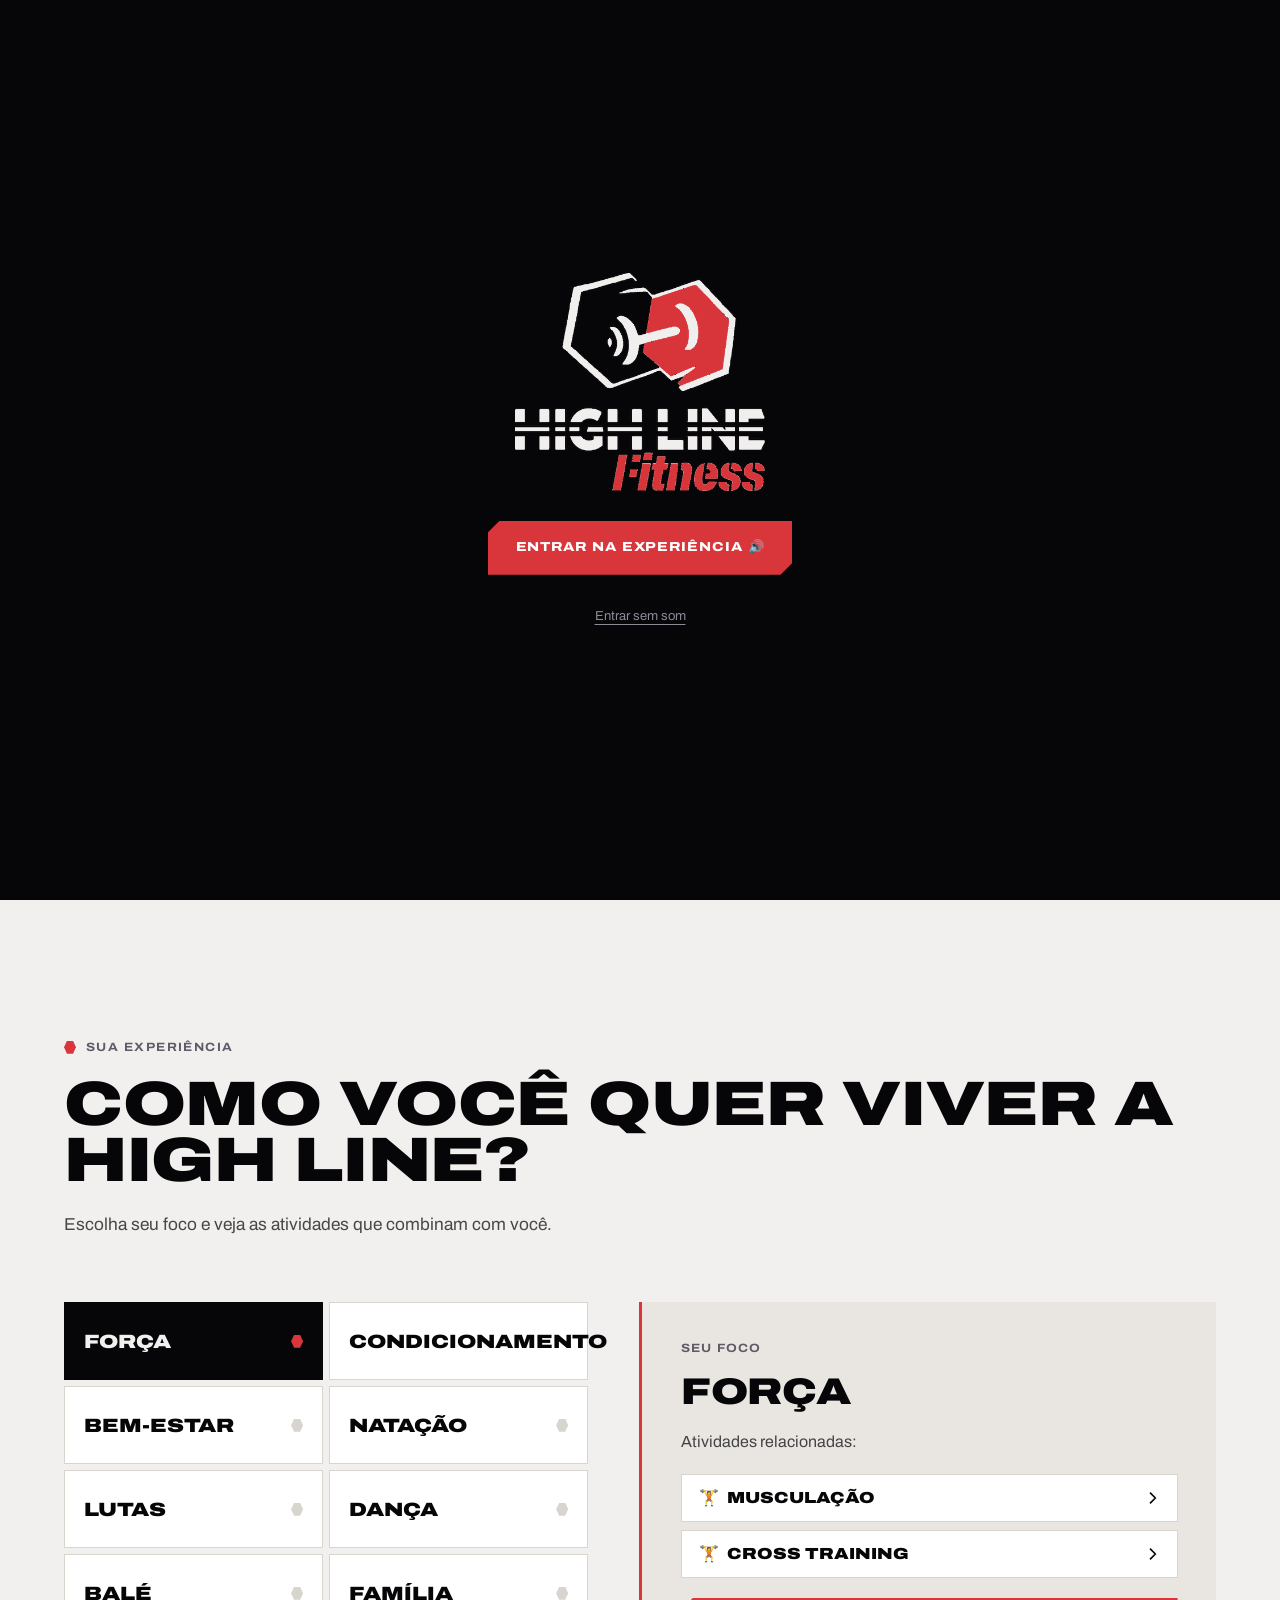
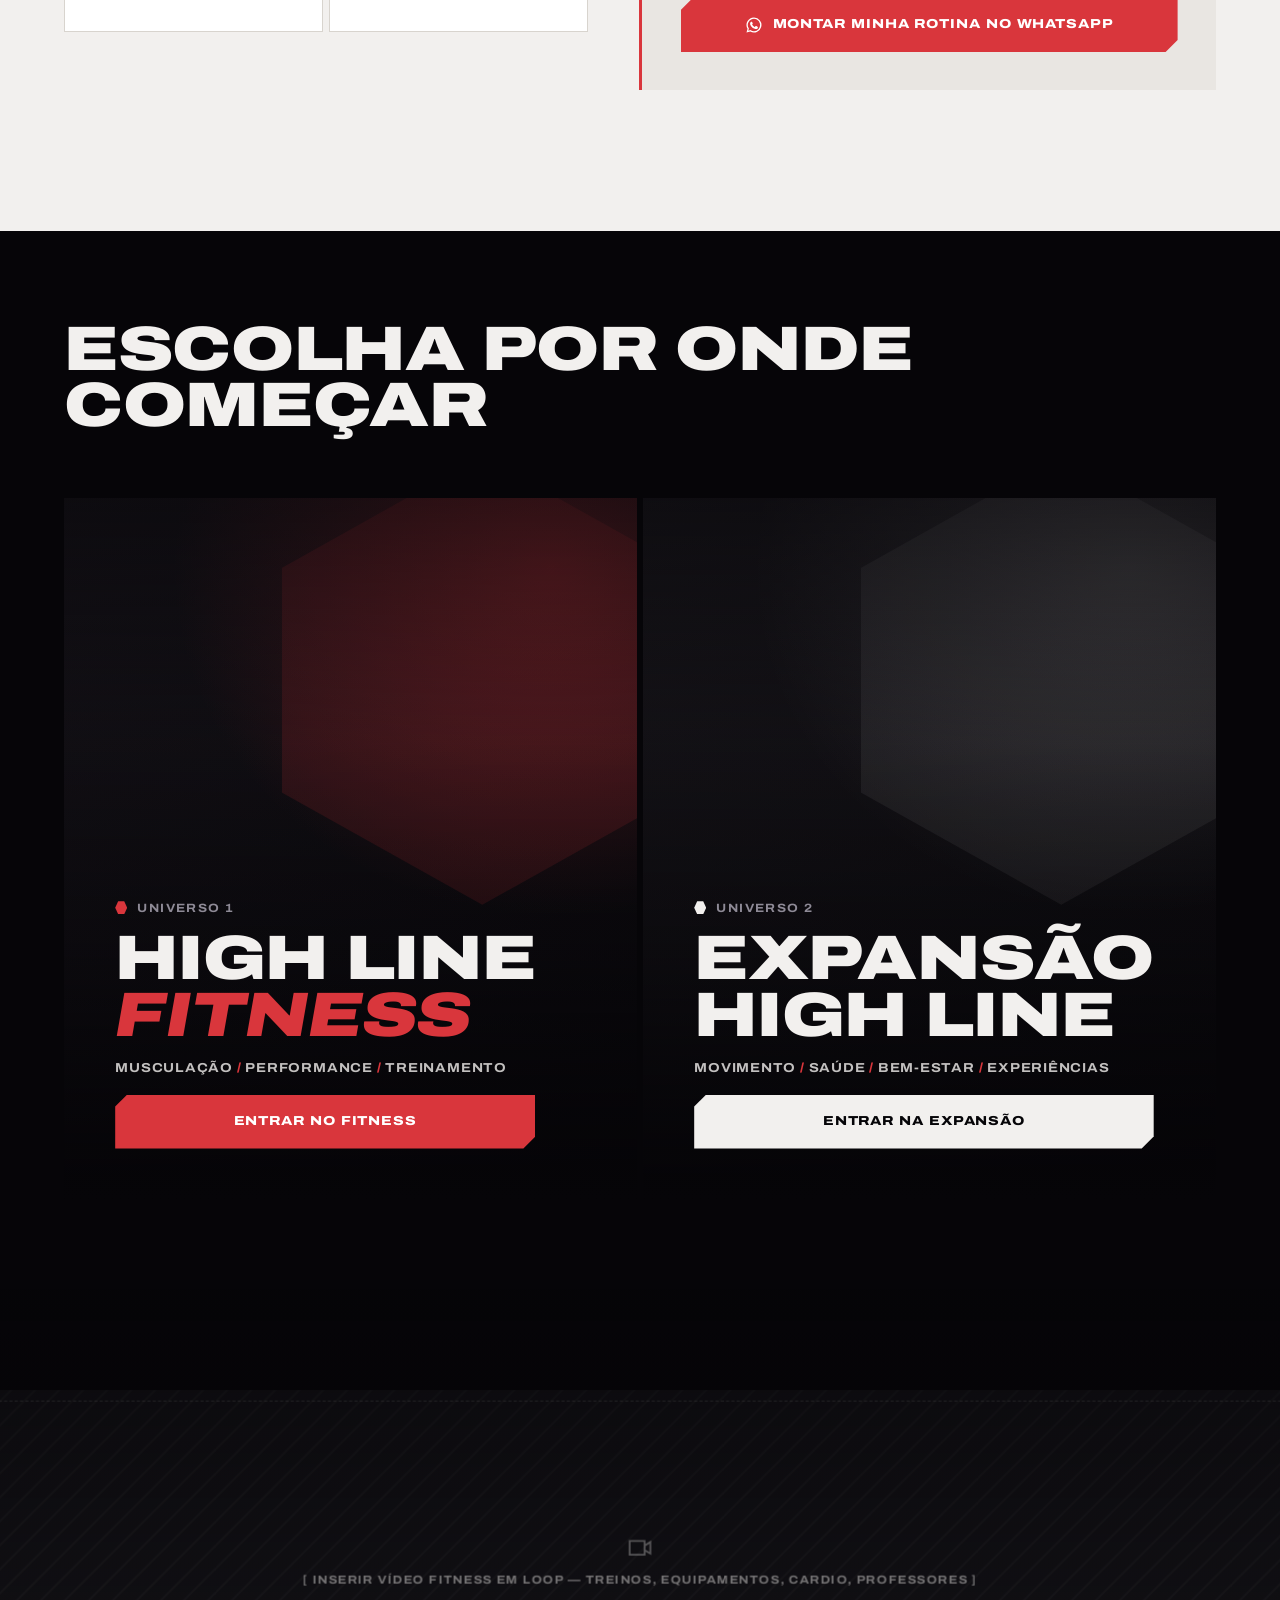
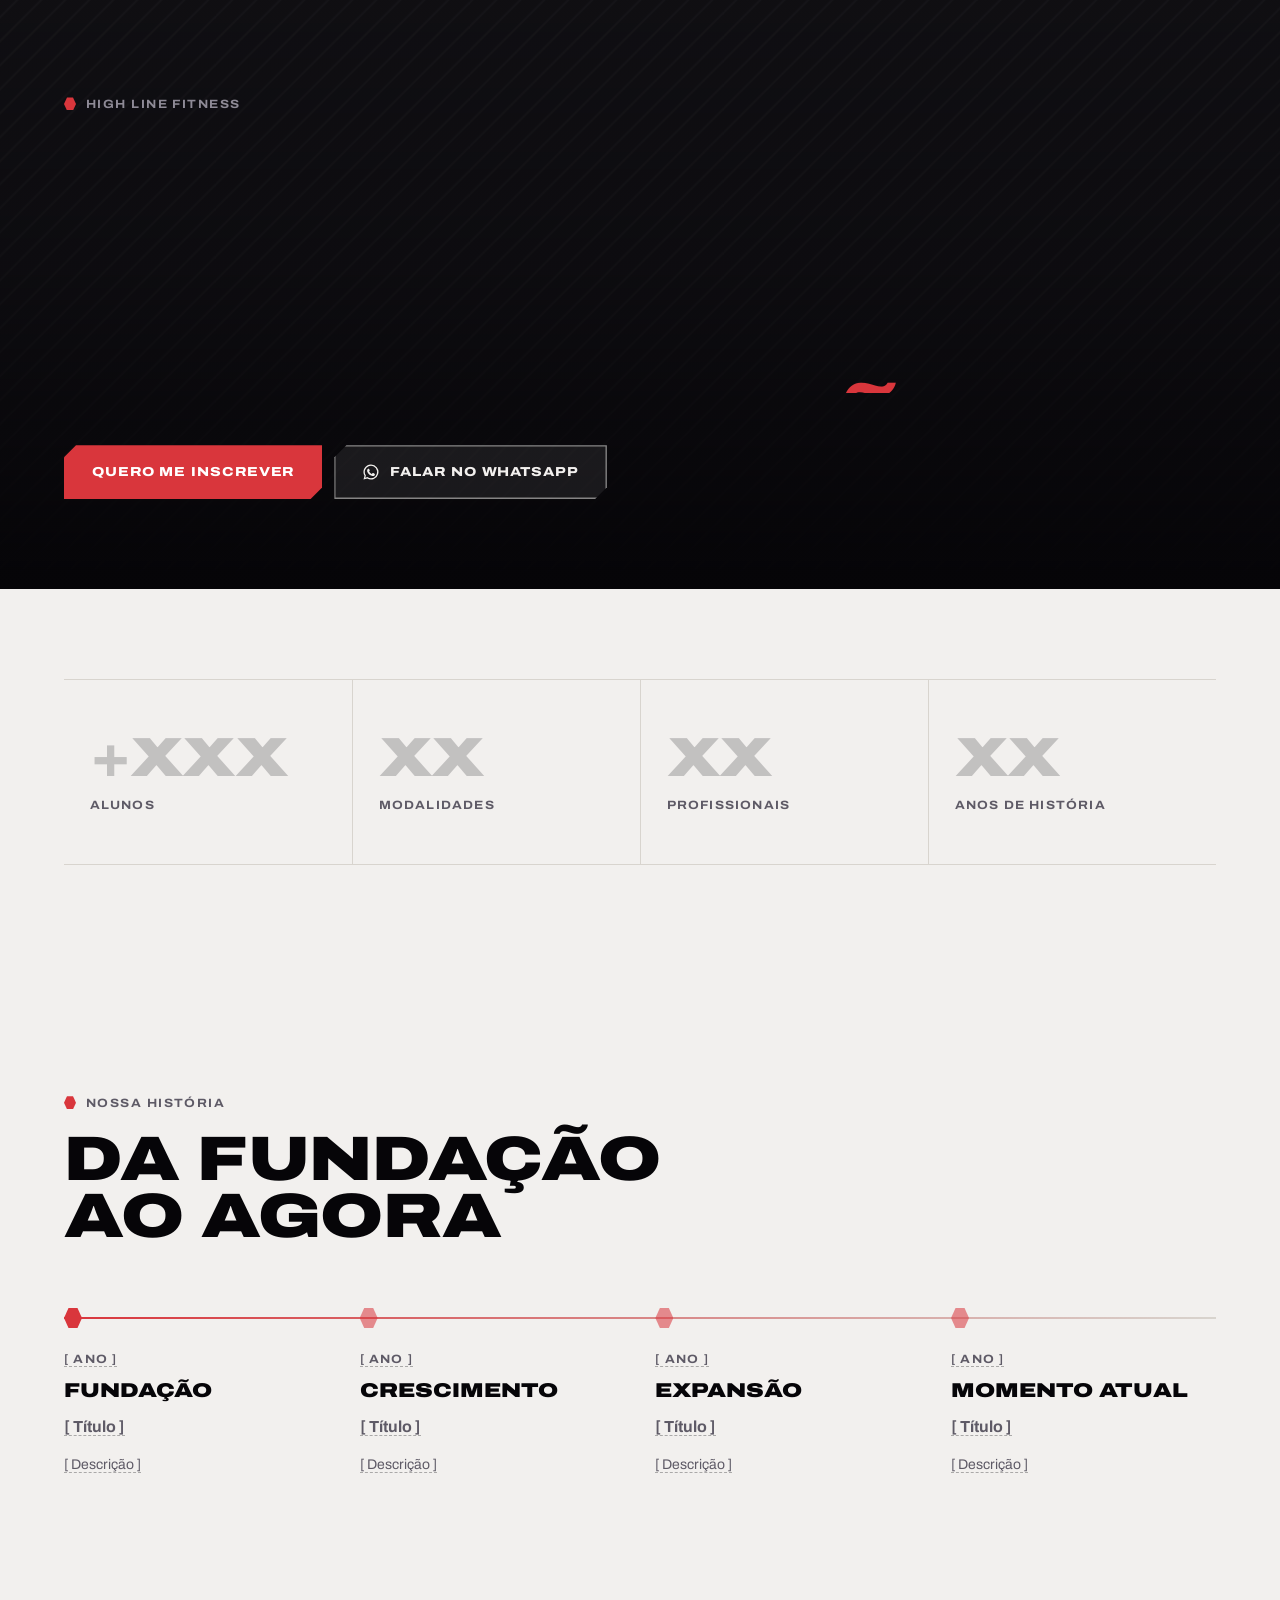
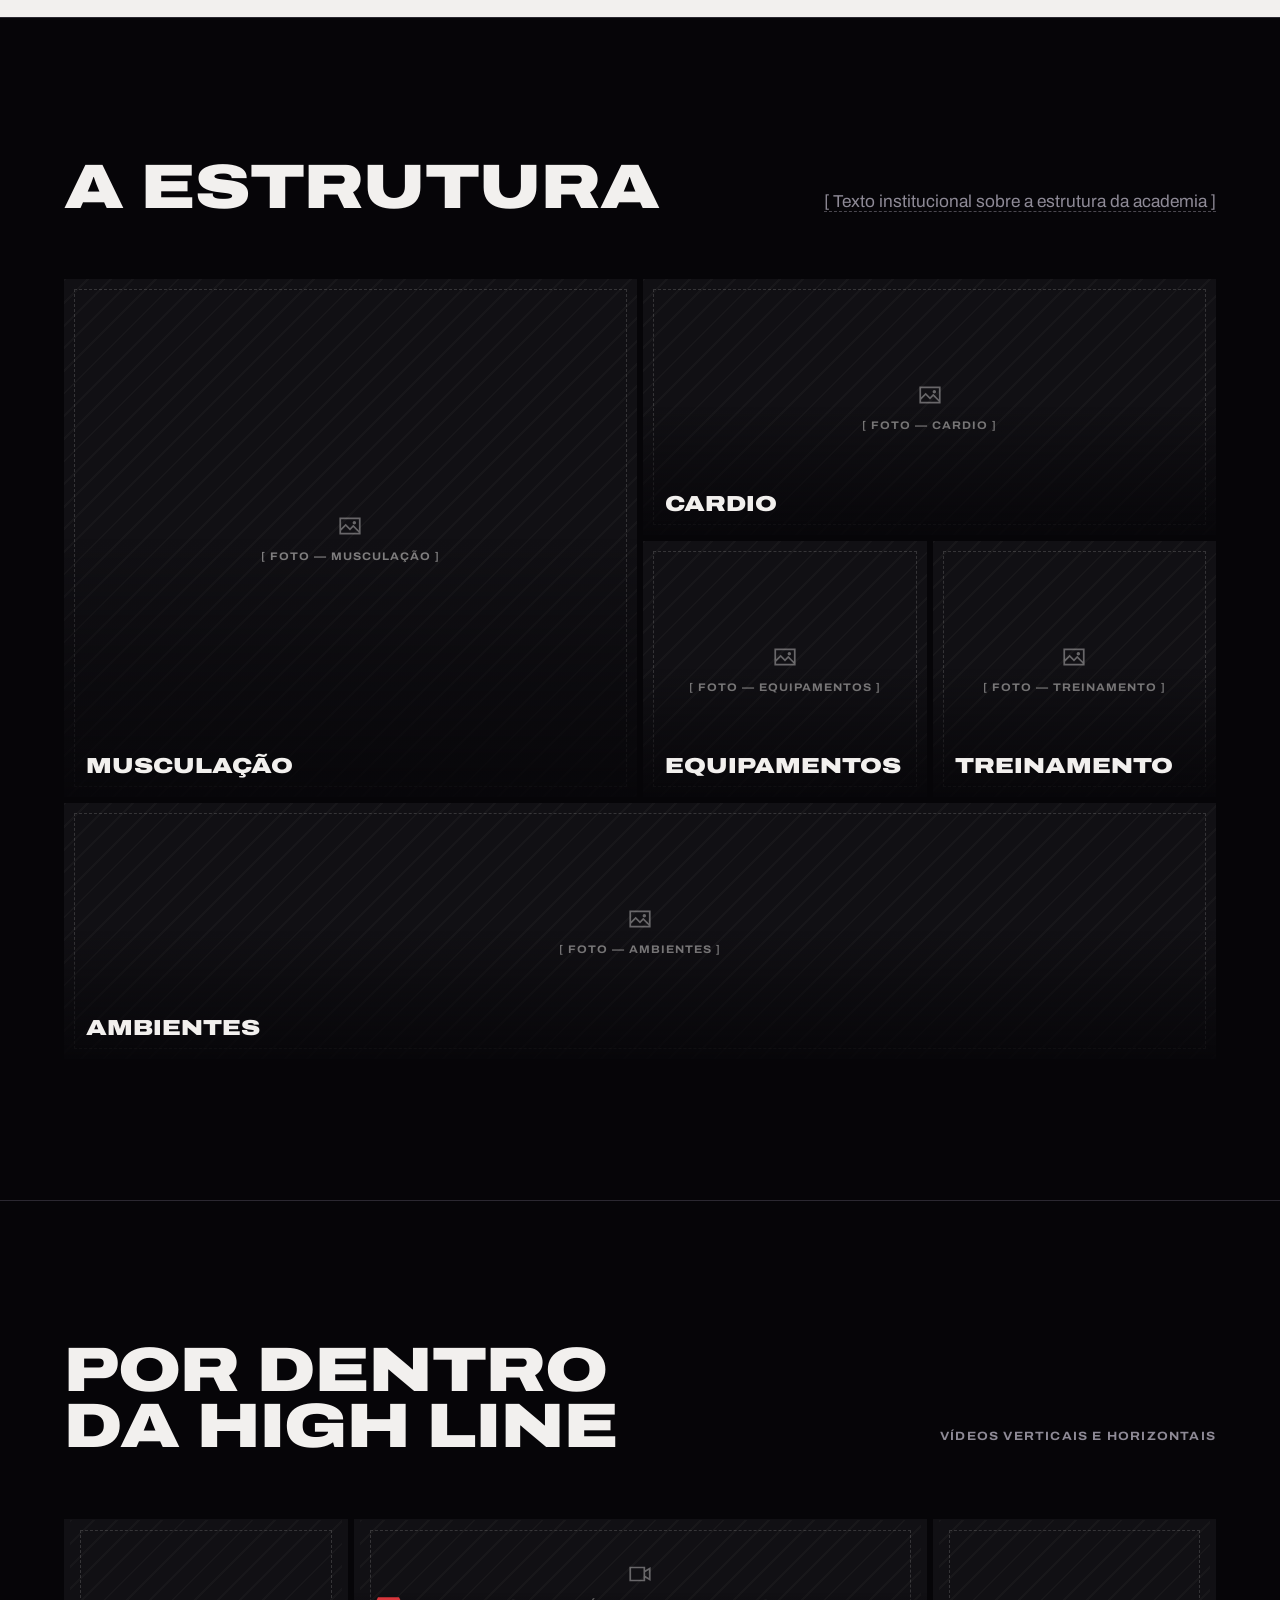
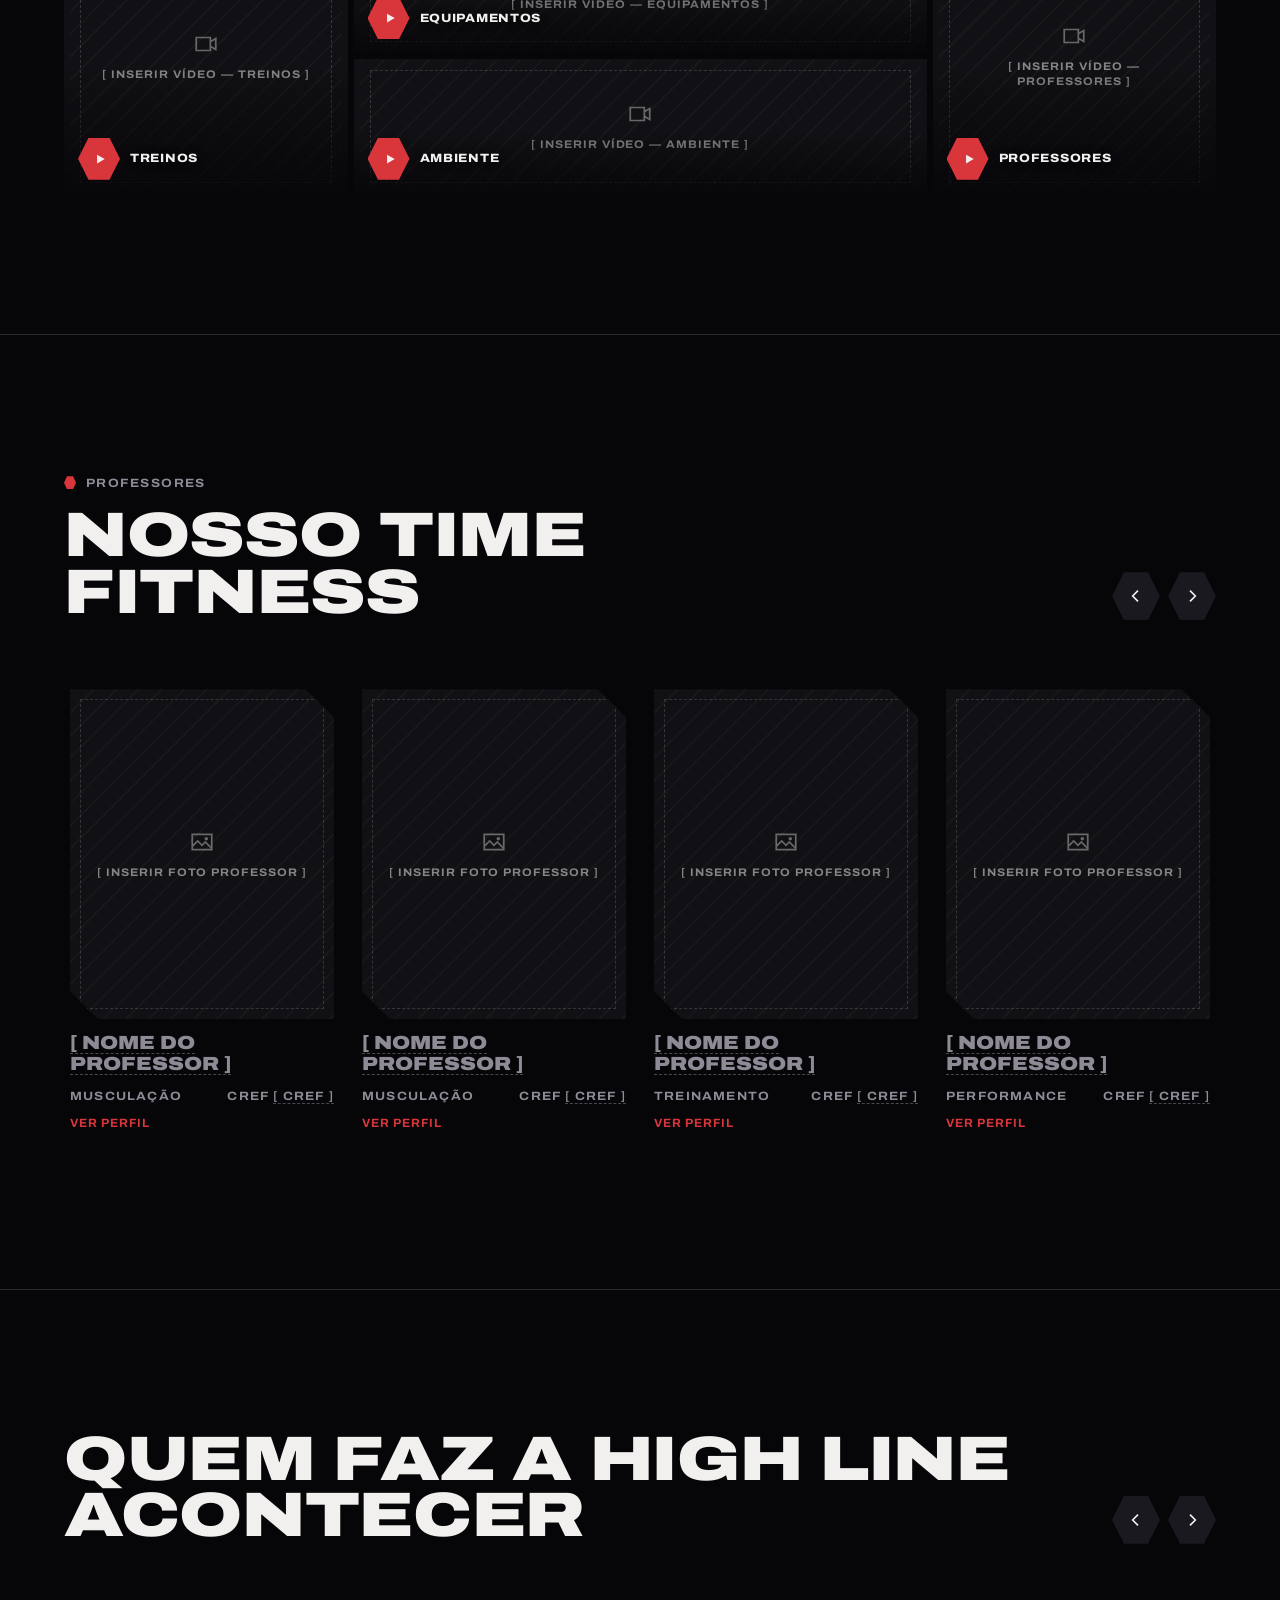
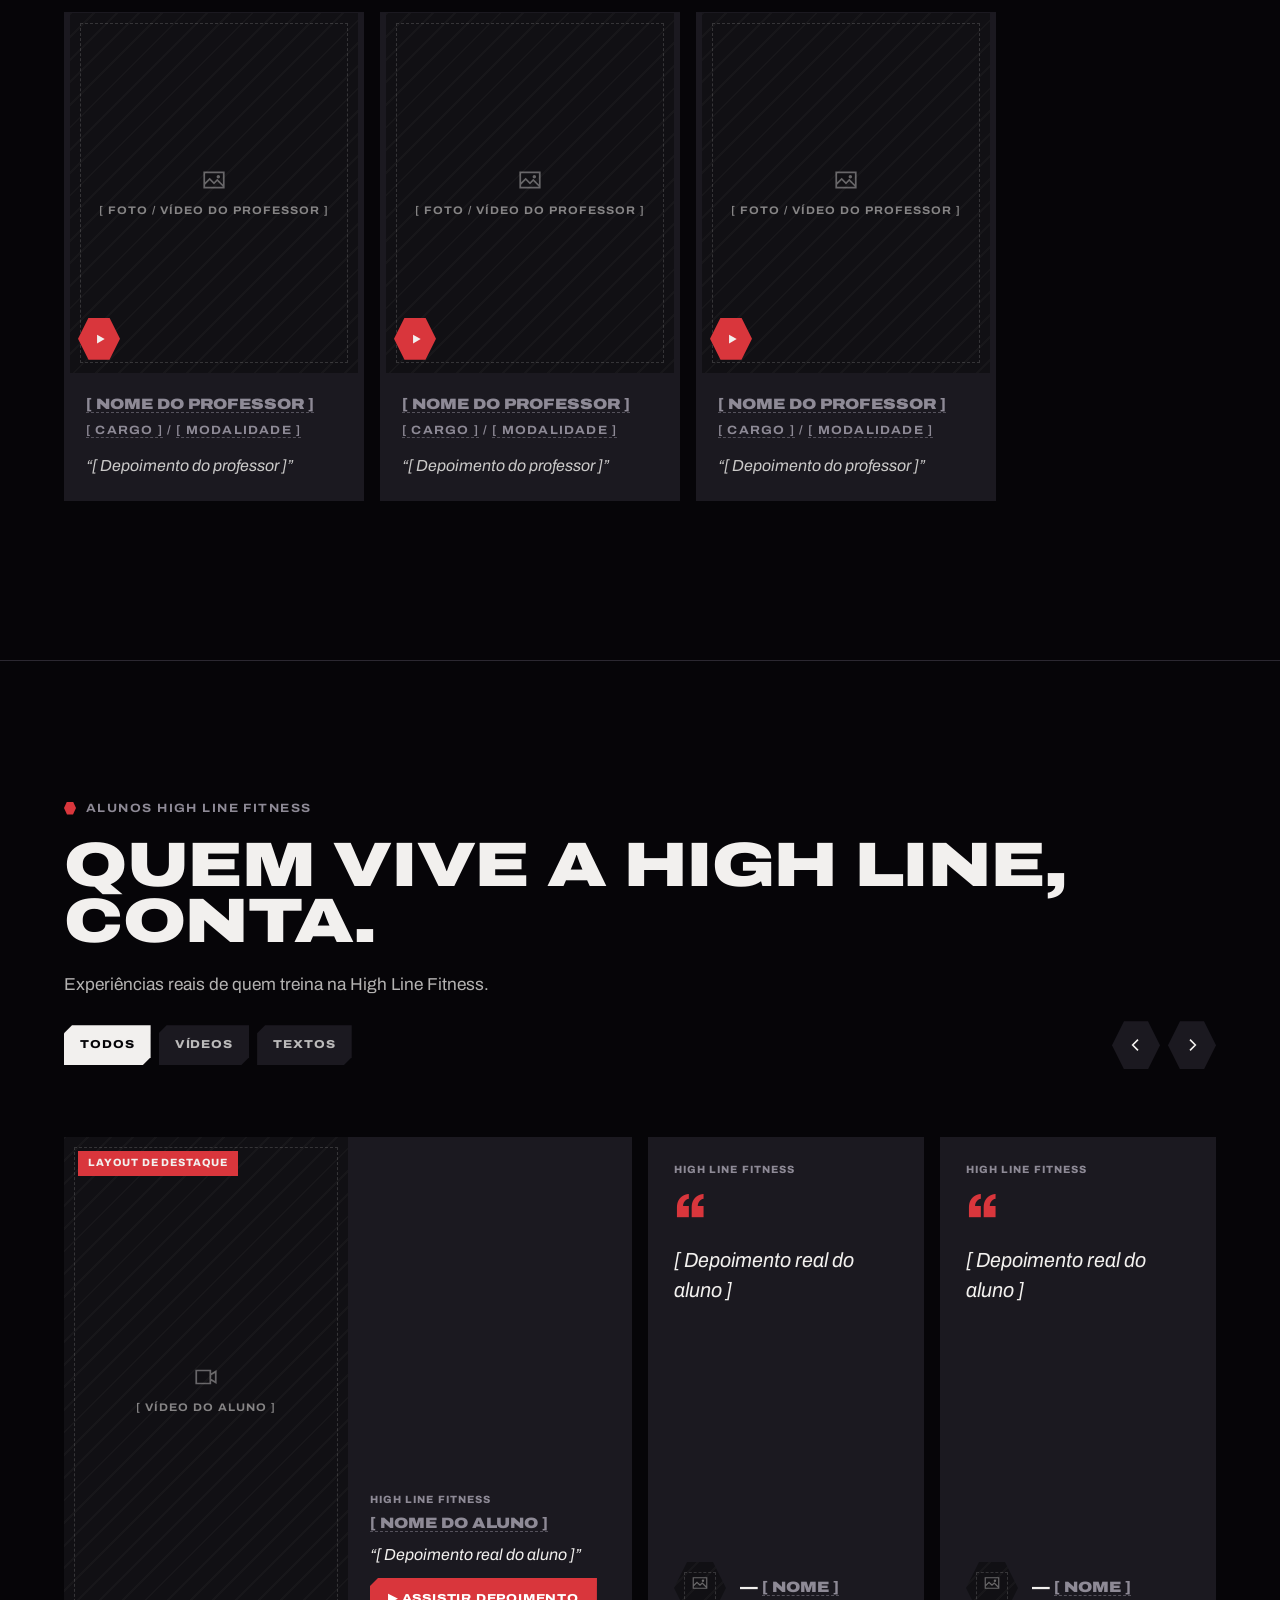
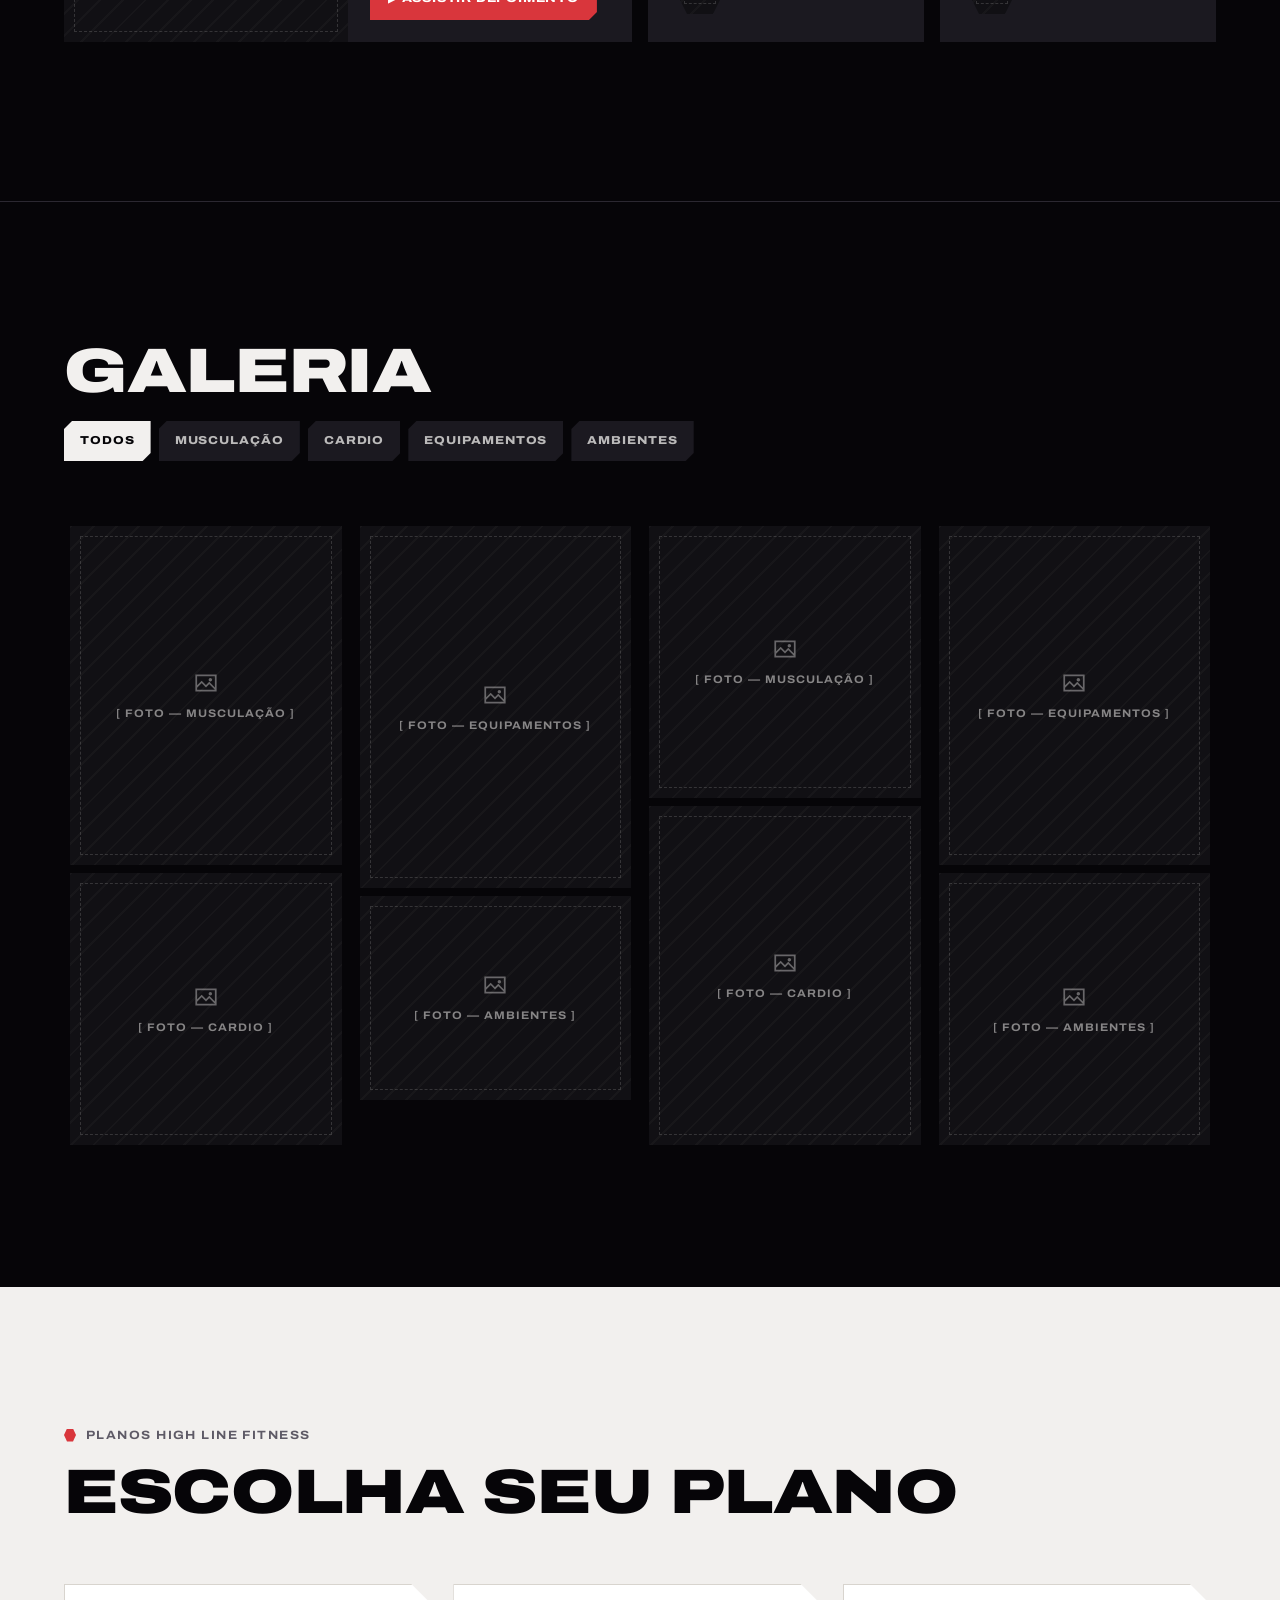
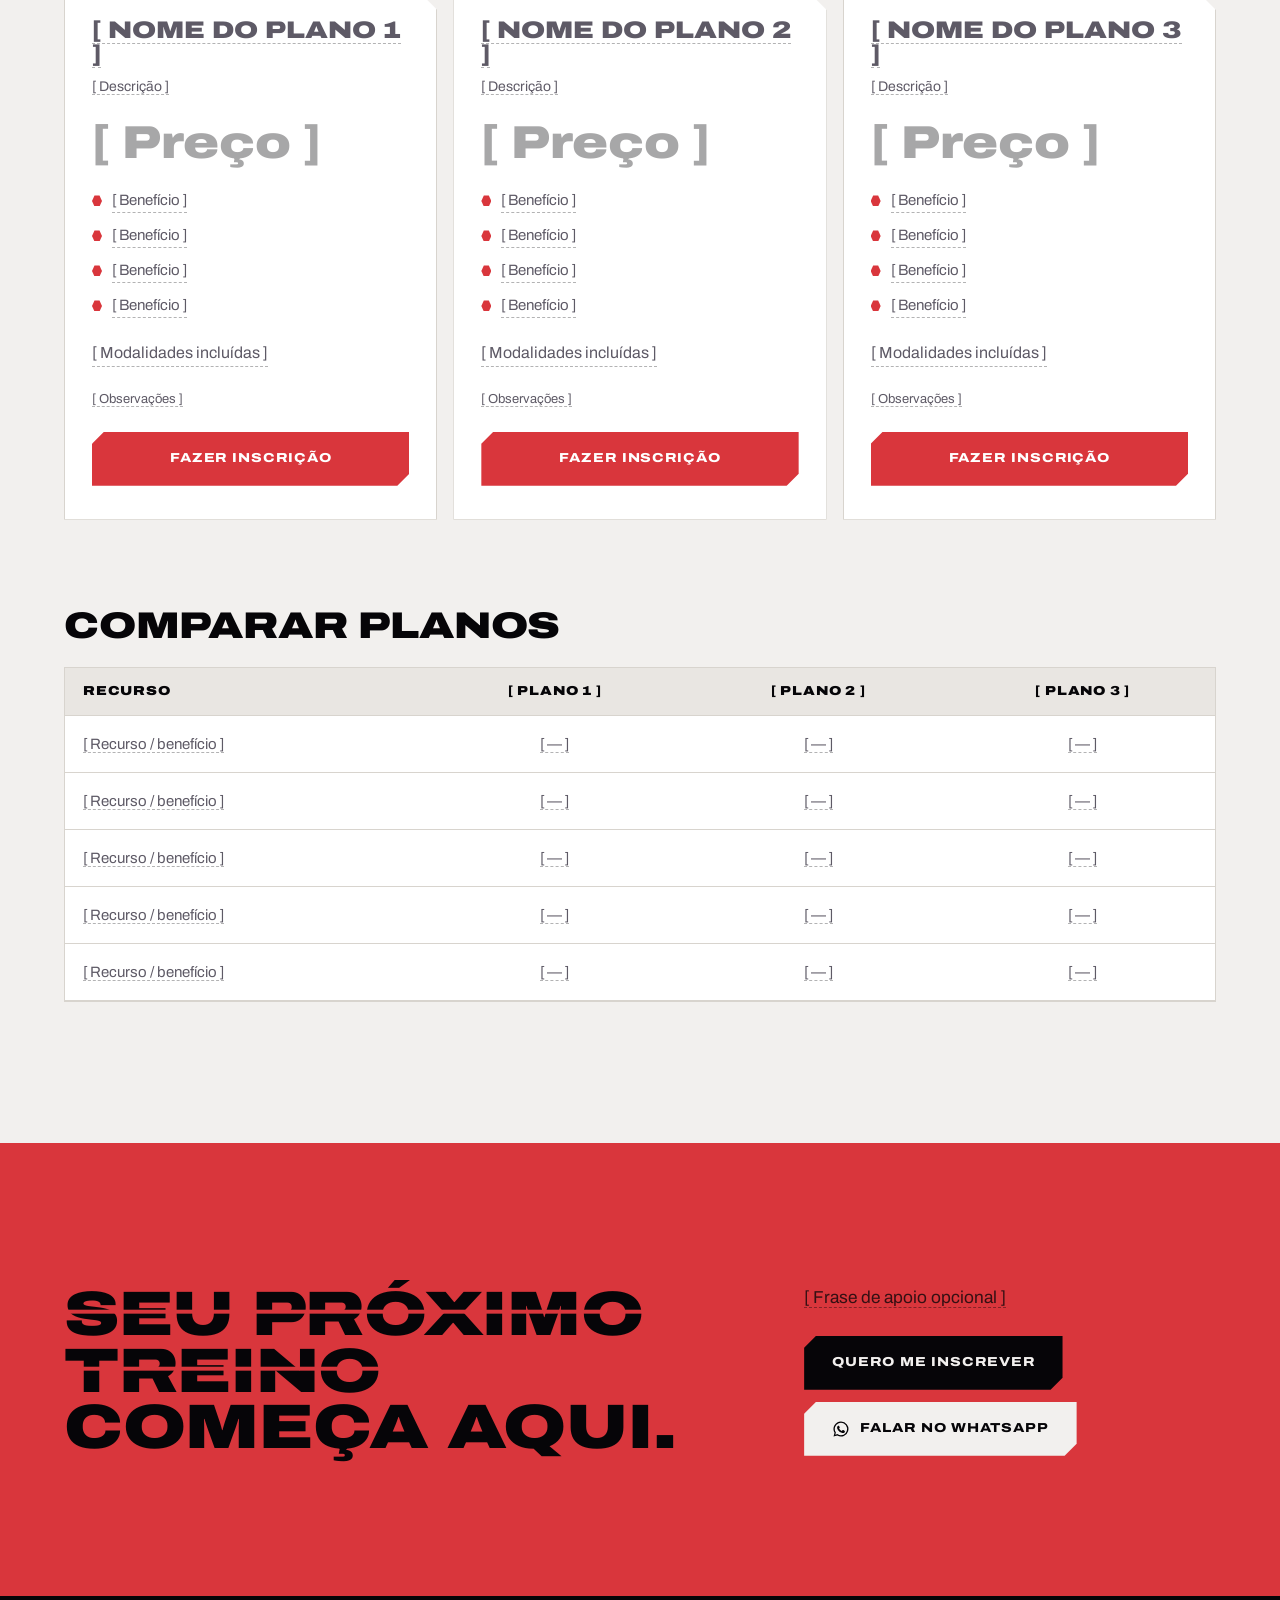
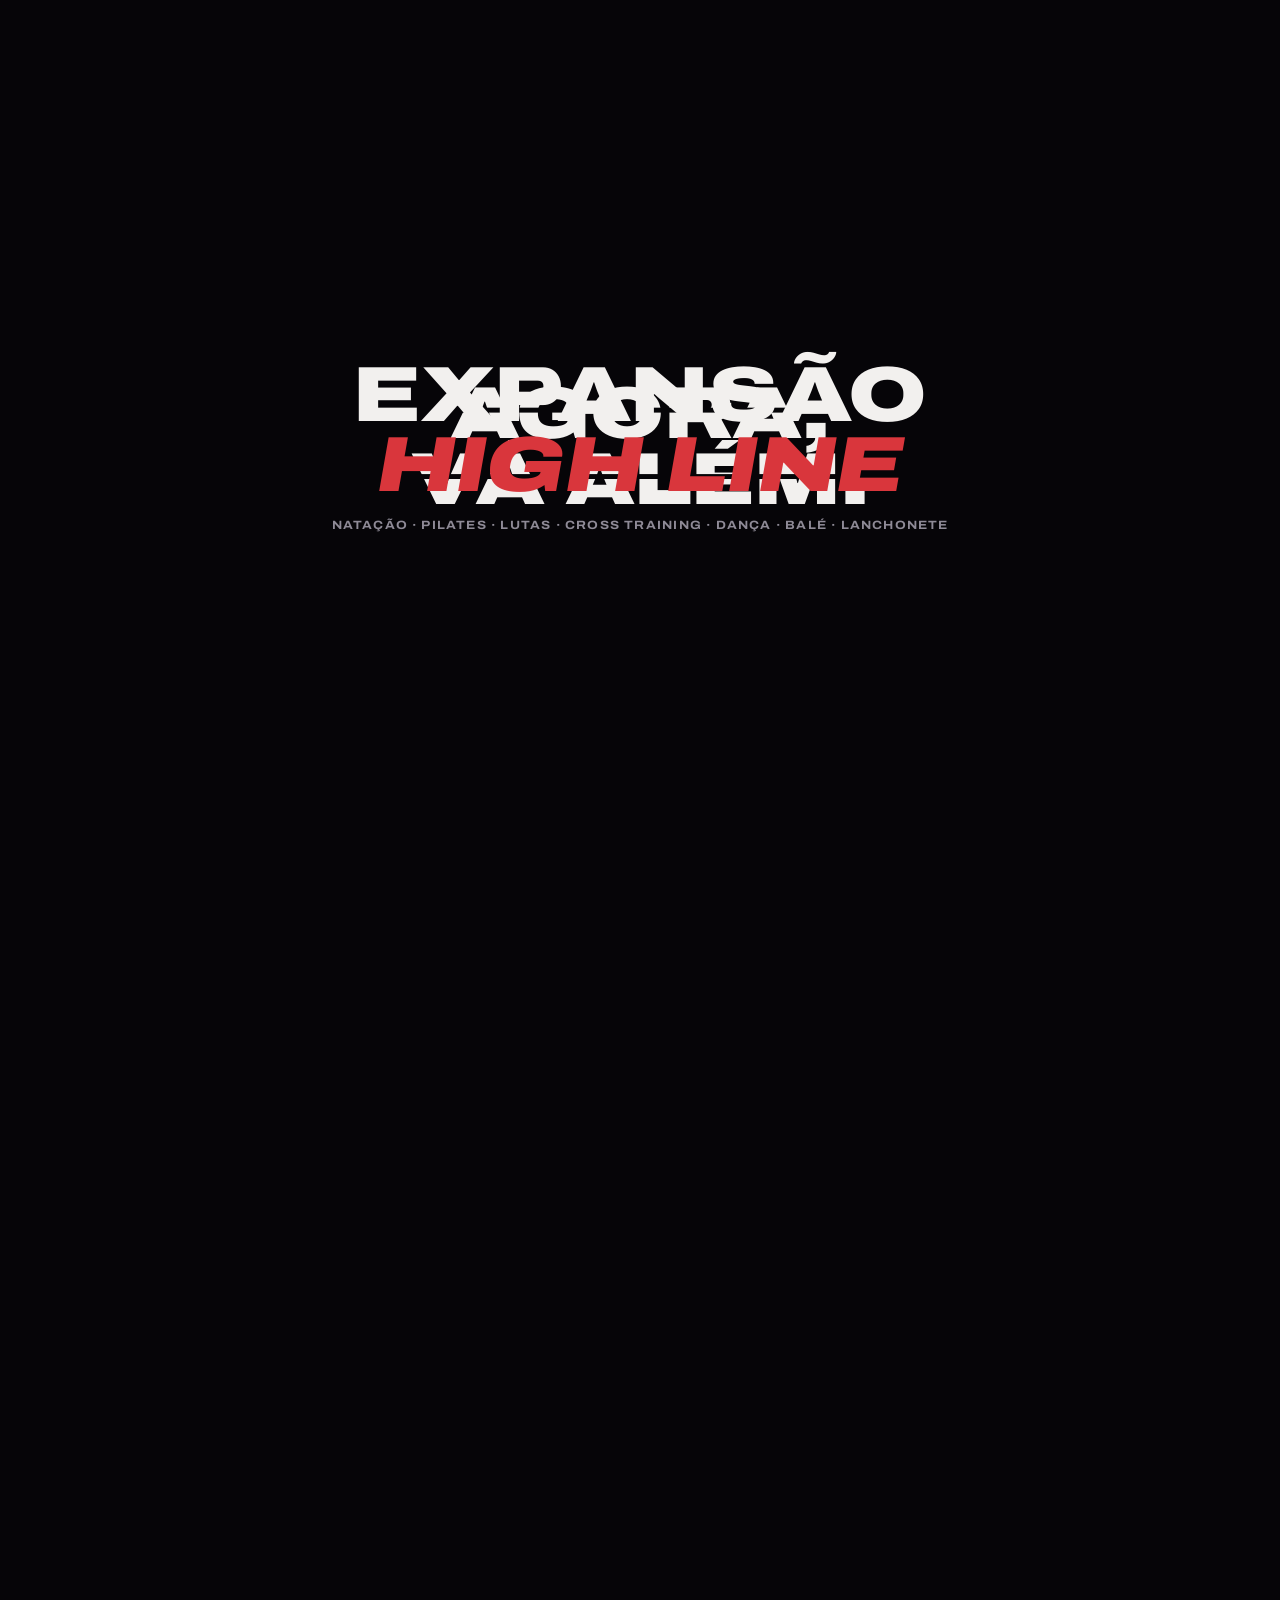
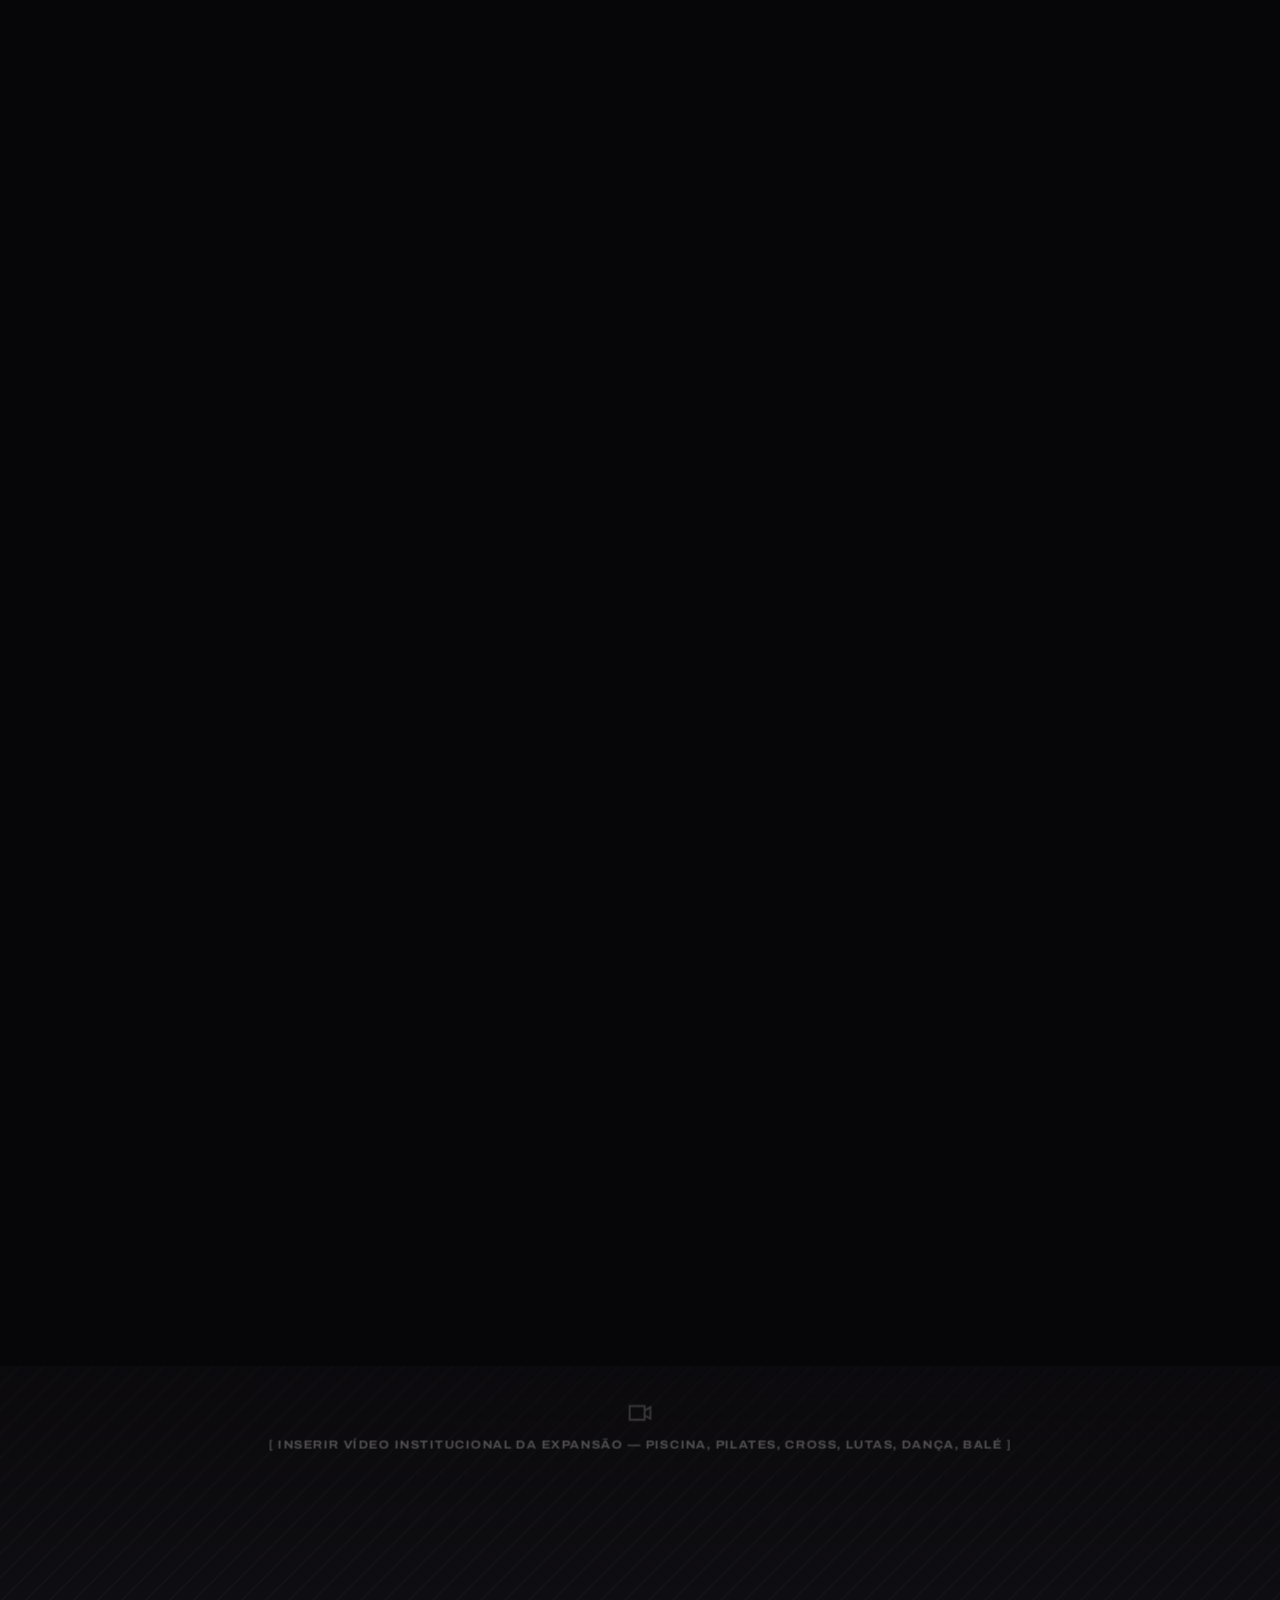
==== index.html @ fccf5918 "Add files via upload" ====
<!DOCTYPE html>
<html lang="pt-BR">
<head>
<meta charset="utf-8">
<meta name="viewport" content="width=device-width, initial-scale=1, viewport-fit=cover">
<title>High Line Fitness — Dois espaços. Uma experiência.</title>
<meta name="description" content="High Line Fitness e Expansão High Line: musculação, natação, Pilates, lutas, Cross Training, dança, balé e lanchonete.">
<meta name="theme-color" content="#060508">
<link rel="icon" type="image/png" href="assets/img/simbolo.png">
<link rel="preconnect" href="https://fonts.googleapis.com">
<link rel="preconnect" href="https://fonts.gstatic.com" crossorigin>
<link href="https://fonts.googleapis.com/css2?family=Archivo:ital,wdth,wght@0,62..125,100..900;1,62..125,100..900&family=Cormorant+Garamond:ital,wght@0,500;1,400;1,500&display=swap" rel="stylesheet">
<link rel="stylesheet" href="assets/css/styles.css">
</head>
<body>
<!-- ===== Ícones (sprite) ===== -->
<svg width="0" height="0" style="position:absolute" aria-hidden="true">
  <symbol id="i-wa" viewBox="0 0 24 24"><path fill="currentColor" d="M12 2a10 10 0 0 0-8.6 15.1L2 22l5-1.3A10 10 0 1 0 12 2zm0 18.2c-1.5 0-3-.4-4.3-1.2l-.3-.2-3 .8.8-2.9-.2-.3A8.2 8.2 0 1 1 12 20.2zm4.5-6.1c-.2-.1-1.5-.7-1.7-.8-.2-.1-.4-.1-.6.1l-.8 1c-.1.2-.3.2-.5.1a6.7 6.7 0 0 1-3.3-2.9c-.3-.4.2-.4.7-1.3.1-.2 0-.3 0-.4l-.8-1.8c-.2-.5-.4-.4-.6-.4h-.5a1 1 0 0 0-.7.3 3 3 0 0 0-.9 2.2c0 1.3.9 2.5 1 2.7.1.2 1.8 2.8 4.4 3.9 1.6.7 2.3.8 3.1.6.5-.1 1.5-.6 1.7-1.2.2-.6.2-1.1.2-1.2-.1-.1-.3-.2-.5-.3z"/></symbol>
  <symbol id="i-play" viewBox="0 0 24 24"><path fill="currentColor" d="M7 4.5v15l13-7.5z"/></symbol>
  <symbol id="i-pause" viewBox="0 0 24 24"><path fill="currentColor" d="M6 4h4v16H6zM14 4h4v16h-4z"/></symbol>
  <symbol id="i-vol" viewBox="0 0 24 24"><path fill="none" stroke="currentColor" stroke-width="2" d="M4 9h4l5-4v14l-5-4H4zM16.5 8.5a5 5 0 0 1 0 7M19 6a8.5 8.5 0 0 1 0 12"/></symbol>
  <symbol id="i-mute" viewBox="0 0 24 24"><path fill="none" stroke="currentColor" stroke-width="2" d="M4 9h4l5-4v14l-5-4H4zM16 9l6 6M22 9l-6 6"/></symbol>
  <symbol id="i-l" viewBox="0 0 24 24"><path fill="none" stroke="currentColor" stroke-width="2.4" d="M15 4l-8 8 8 8"/></symbol>
  <symbol id="i-r" viewBox="0 0 24 24"><path fill="none" stroke="currentColor" stroke-width="2.4" d="M9 4l8 8-8 8"/></symbol>
  <symbol id="i-x" viewBox="0 0 24 24"><path fill="none" stroke="currentColor" stroke-width="2.6" d="M5 5l14 14M19 5L5 19"/></symbol>
  <symbol id="i-img" viewBox="0 0 24 24"><path fill="none" stroke="currentColor" stroke-width="1.6" d="M3 5h18v14H3zM3 16l5-5 4 4 3-3 6 6"/><circle cx="16" cy="9" r="1.6" fill="currentColor"/></symbol>
  <symbol id="i-vid" viewBox="0 0 24 24"><path fill="none" stroke="currentColor" stroke-width="1.6" d="M3 6h13v12H3zM16 10l5-3v10l-5-3"/></symbol>
  <symbol id="i-pin" viewBox="0 0 24 24"><path fill="none" stroke="currentColor" stroke-width="1.6" d="M12 21s7-6.2 7-12a7 7 0 0 0-14 0c0 5.8 7 12 7 12z"/><circle cx="12" cy="9" r="2.4" fill="none" stroke="currentColor" stroke-width="1.6"/></symbol>
  <symbol id="i-user" viewBox="0 0 24 24"><circle cx="12" cy="8" r="4" fill="none" stroke="currentColor" stroke-width="1.6"/><path fill="none" stroke="currentColor" stroke-width="1.6" d="M4 21c1-4.5 4.5-6.5 8-6.5s7 2 8 6.5"/></symbol>
  <symbol id="i-ig" viewBox="0 0 24 24"><rect x="3" y="3" width="18" height="18" rx="5" fill="none" stroke="currentColor" stroke-width="1.8"/><circle cx="12" cy="12" r="4.2" fill="none" stroke="currentColor" stroke-width="1.8"/><circle cx="17.3" cy="6.7" r="1.2" fill="currentColor"/></symbol>
  <symbol id="i-fb" viewBox="0 0 24 24"><path fill="currentColor" d="M13.5 21v-7.5H16l.4-3h-2.9V8.6c0-.9.3-1.5 1.5-1.5h1.5V4.4a20 20 0 0 0-2.3-.1c-2.3 0-3.8 1.4-3.8 3.9v2.3H8v3h2.4V21z"/></symbol>
  <symbol id="i-tt" viewBox="0 0 24 24"><path fill="currentColor" d="M16.5 3c.4 2.2 1.8 3.6 4 3.8v3a7 7 0 0 1-4-1.3v6.3a5.8 5.8 0 1 1-5.8-5.8h.6v3.1a2.7 2.7 0 1 0 2.1 2.7V3z"/></symbol>
  <symbol id="i-yt" viewBox="0 0 24 24"><path fill="currentColor" d="M21.6 7.2a2.6 2.6 0 0 0-1.8-1.8C18.2 5 12 5 12 5s-6.2 0-7.8.4a2.6 2.6 0 0 0-1.8 1.8C2 8.8 2 12 2 12s0 3.2.4 4.8a2.6 2.6 0 0 0 1.8 1.8C5.8 19 12 19 12 19s6.2 0 7.8-.4a2.6 2.6 0 0 0 1.8-1.8c.4-1.6.4-4.8.4-4.8s0-3.2-.4-4.8zM10 15V9l5.2 3z"/></symbol>
</svg>

<!-- ===== 2. Portão da experiência sonora ===== -->
<div class="gate" id="gate" role="dialog" aria-label="Entrar no site">
  <div class="gate__half gate__half--t"></div>
  <div class="gate__half gate__half--b"></div>
  <div class="gate__line"></div>
  <div class="gate__box">
    <img src="assets/img/logo.png" alt="High Line Fitness">
    <button class="btn btn--red" id="gateSound">Entrar na experiência 🔊</button>
    <button class="gate__skip" id="gateMute">Entrar sem som</button>
  </div>
</div>

<!-- ===== Cortina cinematográfica (ida para o Fitness) ===== -->
<div class="curtain" id="curtain" aria-hidden="true">
  <div class="curtain__half curtain__half--t"></div>
  <div class="curtain__half curtain__half--b"></div>
  <div class="curtain__line"></div>
  <div class="curtain__c">
    <p class="d"><span class="ln"><span class="slit">High Line</span></span><span class="ln"><span class="it red">Fitness</span></span></p>
    <p class="meta curtain__sub">Musculação / Performance / Treinamento</p>
  </div>
</div>

<!-- ===== 3. Menu principal ===== -->
<header class="hdr" id="hdr">
  <div class="hdr__in">
    <a class="hdr__logo" href="#inicio" aria-label="High Line Fitness — início"><img src="assets/img/logo-horizontal.png" alt="High Line Fitness" width="394" height="96"></a>
    <nav class="nav" id="nav" aria-label="Principal">
      <a href="#inicio" data-key="inicio">Início</a>
      <div class="nav__i" data-mega="fitness"><button class="nav__btn" data-key="fitness" aria-expanded="false" aria-controls="mega-fitness">Fitness<svg class="nav__car" viewBox="0 0 24 24"><path fill="none" stroke="currentColor" stroke-width="2.6" d="M6 9l6 6 6-6"/></svg></button></div>
      <div class="nav__i" data-mega="expansao"><button class="nav__btn" data-key="expansao" aria-expanded="false" aria-controls="mega-expansao">Expansão<svg class="nav__car" viewBox="0 0 24 24"><path fill="none" stroke="currentColor" stroke-width="2.6" d="M6 9l6 6 6-6"/></svg></button></div>
      <a href="#professores" data-key="professores">Professores</a>
      <a href="#depoimentos" data-key="depoimentos">Depoimentos</a>
      <a href="#planos" data-key="planos">Planos</a>
      <a href="#contato" data-key="contato">Contato</a>
      <a class="nav__xp" href="#personalizar" data-key="experiencia"><span class="nav__hex"></span>Sua experiência</a>
    </nav>
    <div class="hdr__act">
      <a class="hdr__ico hdr__ig" data-social="instagram" target="_blank" rel="noopener" aria-label="Instagram"><svg><use href="#i-ig"/></svg></a>
      <a class="btn btn--ghost btn--sm hdr__ins" data-link="inscricao" target="_blank" rel="noopener">Inscreva-se</a>
      <a class="btn btn--red btn--sm hdr__wa" data-wa="geral" target="_blank" rel="noopener" aria-label="Falar no WhatsApp"><svg class="wa-ico"><use href="#i-wa"/></svg><span class="hdr__wa-t">WhatsApp</span></a>
    </div>
    <button class="burger" id="burger" aria-label="Abrir menu" aria-expanded="false"><span></span></button>
  </div>

  <!-- Mega menu: Fitness -->
  <div class="mega" id="mega-fitness">
    <div class="mega__in">
      <div class="mega__intro">
        <span class="tag">Universo 1</span>
        <p class="d d-m">High Line<br><span class="it red">Fitness</span></p>
        <p class="mega__lead">Musculação / Performance / Treinamento</p>
        <a class="btn btn--red btn--sm" href="#fitness">Ir para o Fitness →</a>
      </div>
      <div class="mega__grid">
        <a class="mlink" href="#historia"><span class="mlink__t">Nossa história</span><span class="mlink__d">Da fundação ao momento atual</span></a>
        <a class="mlink" href="#estrutura"><span class="mlink__t">Estrutura</span><span class="mlink__d">Musculação, cardio, equipamentos</span></a>
        <a class="mlink" href="#videos-fitness"><span class="mlink__t">Vídeos</span><span class="mlink__d">Treinos, ambiente e bastidores</span></a>
        <a class="mlink" href="#professores"><span class="mlink__t">Nosso time</span><span class="mlink__d">Professores e perfis completos</span></a>
        <a class="mlink" href="#depoimentos"><span class="mlink__t">Depoimentos</span><span class="mlink__d">Quem vive a High Line, conta</span></a>
        <a class="mlink" href="#galeria"><span class="mlink__t">Galeria</span><span class="mlink__d">Fotos por categoria</span></a>
        <a class="mlink" href="#planos"><span class="mlink__t">Planos</span><span class="mlink__d">Escolha seu plano</span></a>
        <a class="mlink" href="#comparar-fitness"><span class="mlink__t">Comparar planos</span><span class="mlink__d">Benefícios lado a lado</span></a>
        <a class="mlink mlink--wa" data-wa="musculacao" target="_blank" rel="noopener"><span class="mlink__t">WhatsApp</span><span class="mlink__d">Falar sobre musculação</span></a>
      </div>
    </div>
  </div>

  <!-- Mega menu: Expansão -->
  <div class="mega" id="mega-expansao">
    <div class="mega__in">
      <div class="mega__intro">
        <span class="tag tag--exp">Universo 2</span>
        <p class="d d-m">Expansão<br>High Line</p>
        <p class="mega__lead">Movimento / Saúde / Bem-estar / Experiências</p>
        <a class="btn btn--light btn--sm" href="#expansao">Ir para a Expansão →</a>
      </div>
      <div>
        <p class="meta" style="margin:0 0 12px">Atividades</p>
        <div class="mega__acts" id="megaActs"></div>
      </div>
      <div class="mega__side">
        <p class="meta" style="margin:0 0 12px">Explore</p>
        <a href="#horarios">Horários <span>→</span></a>
        <a href="#professores-expansao">Professores <span>→</span></a>
        <a href="#depoimentos-expansao">Depoimentos <span>→</span></a>
        <a href="#vivido">Vídeos dos alunos <span>→</span></a>
        <a href="#planos-expansao">Planos <span>→</span></a>
      </div>
    </div>
  </div>

  <!-- 45. Navegação entre os dois universos -->
  <div class="uni" id="uni">
    <a href="#fitness" data-u="fitness"><span class="uni__dot"></span>← High Line Fitness</a>
    <span class="uni__bar"><i id="uniBar"></i></span>
    <a href="#expansao" data-u="expansao">Expansão High Line →<span class="uni__dot"></span></a>
  </div>
  <i class="hdr__prog" id="hdrProg" aria-hidden="true"></i>
</header>
<nav class="mnav" id="mnav" aria-label="Menu mobile">
  <a class="mnav__xp" href="#personalizar"><span class="nav__hex"></span>Monte sua experiência</a>
  <a href="#inicio">Início</a>
  <a href="#fitness">Fitness</a>
  <div class="mnav__sub">
    <a class="chip" href="#estrutura">Estrutura</a><a class="chip" href="#videos-fitness">Vídeos</a><a class="chip" href="#galeria">Galeria</a><a class="chip" href="#planos">Planos</a>
  </div>
  <a href="#expansao">Expansão</a>
  <div class="mnav__sub" id="mnavActs"></div>
  <a href="#professores">Professores</a>
  <a href="#depoimentos">Depoimentos</a>
  <a href="#planos">Planos</a>
  <a href="#contato">Contato</a>
  <div class="btns mnav__btns">
    <a class="btn btn--ghost" data-link="inscricao" target="_blank" rel="noopener">Inscreva-se</a>
    <a class="btn btn--red" data-wa="geral" target="_blank" rel="noopener"><svg class="wa-ico"><use href="#i-wa"/></svg>Falar no WhatsApp</a>
  </div>
</nav>

<main>
<!-- ===== 1. Abertura cinematográfica ===== -->
<section class="open shade" id="inicio" data-wa-ctx="geral">
  <div class="open__split" id="openMedia">
    <div class="slot" data-media="fachadaFitness" data-label="[ Inserir foto da fachada — High Line Fitness ]"></div>
    <div class="slot" data-media="fachadaExpansao" data-label="[ Inserir foto da fachada — Expansão High Line ]"></div>
  </div>
  <div class="wrap open__content">
    <img class="open__logo" src="assets/img/simbolo.png" alt="" aria-hidden="true">
    <h1 class="d d-xl reveal-t"><span class="ln"><span class="slit">High Line</span></span><span class="ln"><span class="it red">Fitness</span></span></h1>
    <p class="open__sub">Dois espaços. Uma experiência.</p>
    <div class="btns">
      <a class="btn btn--red" href="#fitness">Conheça a High Line Fitness</a>
      <a class="btn btn--ghost" href="#expansao">Explore a Expansão</a>
      <a class="btn btn--light" href="#personalizar"><span class="nav__hex"></span>Monte sua experiência</a>
    </div>
  </div>
  <div class="open__scroll">Role</div>
</section>

<!-- ===== 34. Experiência personalizada (2ª seção) ===== -->
<section class="sec sec--light" id="personalizar" data-wa-ctx="geral">
  <div class="wrap">
    <div class="head">
      <span class="tag">Sua experiência</span>
      <h2 class="d d-l rv">Como você quer viver a High Line?</h2>
      <p class="lead">Escolha seu foco e veja as atividades que combinam com você.</p>
    </div>
    <div class="pers">
      <div class="pers__opts" id="persOpts"></div>
      <div class="pers__res" id="persRes" aria-live="polite"></div>
    </div>
  </div>
</section>

<!-- ===== 4. Duas experiências ===== -->
<section class="sec sec--tight" id="universos" data-wa-ctx="geral">
  <div class="wrap head">
    <h2 class="d d-l rv">Escolha por onde começar</h2>
  </div>
  <div class="duo full-bleed" style="padding:0 var(--pad)">
    <a class="duo__p shade" href="#fitness">
      <div class="slot" data-media="painelFitness" data-fallback="fachadaFitness" data-optional="fit"></div>
      <div class="duo__txt">
        <span class="tag">Universo 1</span>
        <h3 class="d d-l">High Line<br><span class="it red">Fitness</span></h3>
        <p class="duo__mods">Musculação <b>/</b> Performance <b>/</b> Treinamento</p>
        <span class="btn btn--red">Entrar no Fitness</span>
      </div>
    </a>
    <a class="duo__p shade" href="#expansao">
      <div class="slot" data-media="painelExpansao" data-fallback="fachadaExpansao" data-optional="exp"></div>
      <div class="duo__txt">
        <span class="tag tag--exp">Universo 2</span>
        <h3 class="d d-l">Expansão<br>High Line</h3>
        <p class="duo__mods">Movimento <b>/</b> Saúde <b>/</b> Bem-estar <b>/</b> Experiências</p>
        <span class="btn btn--light">Entrar na Expansão</span>
      </div>
    </a>
  </div>
</section>

<!-- ================================================= -->
<!-- ================ HIGH LINE FITNESS =============== -->
<!-- ================================================= -->
<div id="fitness" data-universe="fitness">

<!-- 5. Hero fitness -->
<section class="hero shade" data-wa-ctx="musculacao">
  <div class="slot slot--cover" data-media="fitnessHero" data-type="video" data-label="[ Inserir vídeo fitness em loop — treinos, equipamentos, cardio, professores ]"></div>
  <div class="wrap hero__c">
    <span class="tag">High Line Fitness</span>
    <h2 class="d d-xl reveal-t"><span class="ln"><span class="slit">Seu treino.</span></span><span class="ln"><span class="slit">Seu ritmo.</span></span><span class="ln"><span class="it red">Sua evolução.</span></span></h2>
    <i class="hero__bar" aria-hidden="true"></i>
    <div class="btns">
      <a class="btn btn--red" data-link="inscricao" target="_blank" rel="noopener">Quero me inscrever</a>
      <a class="btn btn--ghost" data-wa="musculacao" target="_blank" rel="noopener"><svg class="wa-ico"><use href="#i-wa"/></svg>Falar no WhatsApp</a>
    </div>
  </div>
</section>

<!-- 6. Números -->
<section class="sec sec--tight sec--light" data-wa-ctx="musculacao">
  <div class="wrap">
    <div class="nums" id="nums"></div>
  </div>
</section>

<!-- 7. História -->
<section class="sec sec--line sec--light" id="historia" data-wa-ctx="musculacao">
  <div class="wrap">
    <div class="head">
      <span class="tag">Nossa história</span>
      <h2 class="d d-l rv">Da fundação<br>ao agora</h2>
    </div>
    <div class="tl" id="timeline"></div>
  </div>
</section>

<!-- 8. Estrutura -->
<section class="sec sec--line" id="estrutura" data-wa-ctx="musculacao">
  <div class="wrap">
    <div class="head head--split">
      <h2 class="d d-l rv">A estrutura</h2>
      <p class="lead"><span class="tp">[ Texto institucional sobre a estrutura da academia ]</span></p>
    </div>
    <div class="bento" id="bento"></div>
  </div>
</section>

<!-- 9. Vídeos fitness -->
<section class="sec sec--line" id="videos-fitness" data-wa-ctx="musculacao">
  <div class="wrap">
    <div class="head head--split">
      <h2 class="d d-l rv">Por dentro<br>da High Line</h2>
      <p class="meta">Vídeos verticais e horizontais</p>
    </div>
    <div class="vgrid" id="videosFitness"></div>
  </div>
</section>

<!-- 10. Time fitness -->
<section class="sec sec--line" id="professores" data-wa-ctx="musculacao">
  <div class="wrap head head--split">
    <div style="display:grid;gap:18px">
      <span class="tag">Professores</span>
      <h2 class="d d-l rv">Nosso time<br>fitness</h2>
    </div>
    <div class="rail-ctl" data-for="railProfFitness"></div>
  </div>
  <div class="rail-wrap full-bleed"><div class="rail" id="railProfFitness"></div></div>
</section>

<!-- 11. Depoimentos dos professores -->
<section class="sec sec--line" data-wa-ctx="musculacao">
  <div class="wrap head head--split">
    <h2 class="d d-l rv">Quem faz a High Line acontecer</h2>
    <div class="rail-ctl" data-for="railStaff"></div>
  </div>
  <div class="rail-wrap full-bleed"><div class="rail tst-rail" id="railStaff"></div></div>
</section>

<!-- 12. Depoimentos reais — alunos fitness -->
<section class="sec sec--line" id="depoimentos" data-wa-ctx="musculacao">
  <div class="wrap head">
    <span class="tag">Alunos High Line Fitness</span>
    <h2 class="d d-l rv">Quem vive a High Line, conta.</h2>
    <p class="lead">Experiências reais de quem treina na High Line Fitness.</p>
    <div class="head--split" style="display:grid;gap:18px;align-items:center">
      <div class="chips" data-filter-for="tstFitness">
        <button class="chip on" data-f="todos">Todos</button>
        <button class="chip" data-f="video">Vídeos</button>
        <button class="chip" data-f="texto">Textos</button>
      </div>
      <div class="rail-ctl" data-for="tstFitness"></div>
    </div>
  </div>
  <div class="rail-wrap full-bleed"><div class="rail tst-rail" id="tstFitness"></div></div>
</section>

<!-- 16. Galeria fitness -->
<section class="sec sec--line" id="galeria" data-wa-ctx="musculacao">
  <div class="wrap">
    <div class="head">
      <h2 class="d d-l rv">Galeria</h2>
      <div class="chips" data-filter-for="gal">
        <button class="chip on" data-f="todos">Todos</button>
        <button class="chip" data-f="musculacao">Musculação</button>
        <button class="chip" data-f="cardio">Cardio</button>
        <button class="chip" data-f="equipamentos">Equipamentos</button>
        <button class="chip" data-f="ambientes">Ambientes</button>
      </div>
    </div>
    <div class="gal" id="gal"></div>
  </div>
</section>

<!-- 18. Planos fitness -->
<section class="sec sec--line sec--light" id="planos" data-wa-ctx="planos">
  <div class="wrap">
    <div class="head">
      <span class="tag">Planos High Line Fitness</span>
      <h2 class="d d-l rv">Escolha seu plano</h2>
    </div>
    <div class="plans" id="plansFitness"></div>
    <!-- 19. Comparador -->
    <h3 class="d d-m" id="comparar-fitness" style="margin:clamp(56px,7vw,96px) 0 24px">Comparar planos</h3>
    <div id="cmpFitness"></div>
  </div>
</section>

<!-- 20. CTA fitness -->
<section class="sec cta-red" data-wa-ctx="musculacao">
  <div class="wrap cta-red__row">
    <h2 class="d d-l"><span class="slit ink">Seu próximo treino</span><br>começa aqui.</h2>
    <div style="display:grid;gap:24px">
      <p class="lead"><span style="border-bottom:1px dashed rgba(6,5,8,.4)">[ Frase de apoio opcional ]</span></p>
      <div class="btns">
        <a class="btn btn--ink" data-link="inscricao" target="_blank" rel="noopener">Quero me inscrever</a>
        <a class="btn btn--light" data-wa="musculacao" target="_blank" rel="noopener"><svg class="wa-ico"><use href="#i-wa"/></svg>Falar no WhatsApp</a>
      </div>
    </div>
  </div>
</section>
</div><!-- /fitness -->

<!-- 21. Transição cinematográfica -->
<section class="trans" id="trans" aria-label="Transição para a Expansão High Line">
  <div class="trans__stage">
    <div class="trans__line"></div>
    <div class="trans__a"><h2 class="d"><span class="slit">Agora,</span><br><span class="slit">vá além.</span></h2></div>
    <div class="trans__b">
      <h2 class="d">Expansão<br><span class="it red">High Line</span></h2>
      <p class="meta">Natação · Pilates · Lutas · Cross Training · Dança · Balé · Lanchonete</p>
    </div>
  </div>
</section>

<!-- ================================================= -->
<!-- ================ EXPANSÃO HIGH LINE ============== -->
<!-- ================================================= -->
<div id="expansao" data-universe="expansao">

<!-- 22. Hero expansão -->
<section class="hero shade" data-wa-ctx="expansao">
  <div class="slot slot--cover" data-media="expansaoHero" data-type="video" data-label="[ Inserir vídeo institucional da Expansão — piscina, Pilates, Cross, lutas, dança, balé ]"></div>
  <div class="wrap hero__c">
    <span class="tag tag--exp">Expansão High Line</span>
    <h2 class="d d-xl reveal-t"><span class="ln"><span class="slit">Muito além</span></span><span class="ln"><span class="slit">da musculação.</span></span></h2>
    <i class="hero__bar" aria-hidden="true"></i>
    <div class="btns"><a class="btn btn--light" href="#atividades">Explorar atividades</a></div>
  </div>
</section>

<!-- 23 + 31. Atividades + filtro -->
<section class="sec" id="atividades" data-wa-ctx="expansao">
  <div class="wrap">
    <div class="head">
      <h2 class="d d-l rv">Atividades</h2>
    </div>
    <div class="filters-row">
      <span class="meta">Filtrar por público</span>
      <div class="chips" id="actFilter">
        <button class="chip on" data-f="todas">Todas</button>
        <button class="chip" data-f="criancas">Crianças</button>
        <button class="chip" data-f="adultos">Adultos</button>
        <button class="chip" data-f="performance">Performance</button>
        <button class="chip" data-f="bem-estar">Bem-estar</button>
        <button class="chip" data-f="familia">Família</button>
      </div>
    </div>
    <div class="acts-nav" id="actsNav"></div>
    <p class="note" id="actFilterNote" hidden></p>
  </div>
</section>

<!-- 24–30. Seções de cada atividade (geradas pelo componente ActivitySection) -->
<div id="actSections"></div>

<!-- 32. Horários -->
<section class="sec sec--line sec--light" id="horarios" data-wa-ctx="expansao">
  <div class="wrap">
    <div class="head head--split">
      <h2 class="d d-l rv">Horários</h2>
      <p class="lead">Selecione o dia para ver as aulas.</p>
    </div>
    <div class="days" id="days" role="tablist"></div>
    <div class="sched" id="sched"></div>
  </div>
</section>

<!-- 33. Professores da expansão -->
<section class="sec sec--line" id="professores-expansao" data-wa-ctx="expansao">
  <div class="wrap head head--split">
    <div style="display:grid;gap:18px">
      <span class="tag tag--exp">Professores</span>
      <h2 class="d d-l rv">Professores<br>da Expansão</h2>
    </div>
    <div class="rail-ctl" data-for="railProfExp"></div>
  </div>
  <div class="rail-wrap full-bleed"><div class="rail" id="railProfExp"></div></div>
</section>

<!-- 13. Depoimentos reais — expansão -->
<section class="sec sec--line" id="depoimentos-expansao" data-wa-ctx="expansao">
  <div class="wrap head">
    <span class="tag tag--exp">Alunos Expansão High Line</span>
    <h2 class="d d-l rv">Experiências que vão além.</h2>
    <p class="lead">Conheça a experiência de quem vive a Expansão High Line.</p>
    <div class="head--split" style="display:grid;gap:18px;align-items:center">
      <div class="chips" data-filter-for="tstExp">
        <button class="chip on" data-f="todos">Todos</button>
        <button class="chip" data-f="natacao">Natação</button>
        <button class="chip" data-f="pilates">Pilates</button>
        <button class="chip" data-f="lutas">Lutas</button>
        <button class="chip" data-f="cross">Cross Training</button>
        <button class="chip" data-f="danca">Dança</button>
        <button class="chip" data-f="bale">Balé</button>
      </div>
      <div class="rail-ctl" data-for="tstExp"></div>
    </div>
  </div>
  <div class="rail-wrap full-bleed"><div class="rail tst-rail" id="tstExp"></div></div>
</section>

<!-- 14. Vídeos de experiências -->
<section class="sec sec--line" id="vivido" data-wa-ctx="expansao">
  <div class="wrap">
    <div class="head head--split">
      <h2 class="d d-l rv">Vivido por quem está aqui.</h2>
      <p class="meta">Toque para assistir</p>
    </div>
    <div class="mosaic" id="mosaic"></div>
  </div>
</section>

<!-- 35. Planos expansão -->
<section class="sec sec--line sec--light" id="planos-expansao" data-wa-ctx="planos">
  <div class="wrap">
    <div class="head">
      <span class="tag tag--exp">Planos</span>
      <h2 class="d d-l rv">Encontre seu plano</h2>
    </div>
    <div class="plans" id="plansExp"></div>
    <p class="note">Os nomes dos cards acima são apenas estrutura de exemplo. Substitua pelos planos reais em <b>HL.planosExpansao</b>.</p>
    <!-- 36. Comparador geral -->
    <h3 class="d d-m" style="margin:clamp(56px,7vw,96px) 0 24px">Comparador geral</h3>
    <div id="cmpGeral"></div>
  </div>
</section>
</div><!-- /expansao -->

<!-- 37. Localização -->
<section class="sec sec--line sec--light" id="contato" data-wa-ctx="geral">
  <div class="wrap">
    <div class="head"><h2 class="d d-l rv">Encontre a High Line</h2></div>
    <div class="loc" id="loc"></div>
  </div>
</section>

<!-- 38. Redes sociais -->
<section class="sec sec--tight" data-wa-ctx="geral">
  <div class="wrap">
    <div class="head"><h2 class="d d-m">Acompanhe a High Line</h2></div>
    <div class="social" id="social"></div>
  </div>
</section>

<!-- 39. CTA final -->
<section class="final shade" data-wa-ctx="geral">
  <div class="slot slot--cover" data-media="ctaFinal" data-optional="fit"></div>
  <div class="wrap final__c">
    <h2 class="d d-xl"><span class="slit">Seu movimento</span><br><span class="slit">não tem limites.</span></h2>
    <p class="final__sub">High Line Fitness + Expansão High Line</p>
    <div class="btns" style="justify-content:center">
      <a class="btn btn--red" data-link="inscricao" target="_blank" rel="noopener">Quero me inscrever</a>
      <a class="btn btn--ghost" data-wa="geral" target="_blank" rel="noopener"><svg class="wa-ico"><use href="#i-wa"/></svg>Falar no WhatsApp</a>
    </div>
  </div>
</section>
</main>

<!-- 40. Rodapé -->
<footer class="foot">
  <div class="wrap">
    <div class="foot__g">
      <div style="display:grid;gap:20px;align-content:start">
        <img src="assets/img/logo.png" alt="High Line Fitness">
        <p class="lead" style="font-size:14px"><span class="tp">[ Frase curta institucional ]</span></p>
      </div>
      <div>
        <h3 class="meta">Navegue</h3>
        <ul>
          <li><a href="#inicio">Início</a></li><li><a href="#fitness">Fitness</a></li><li><a href="#expansao">Expansão</a></li>
          <li><a href="#atividades">Atividades</a></li><li><a href="#professores">Professores</a></li><li><a href="#depoimentos">Depoimentos</a></li>
          <li><a href="#planos">Planos</a></li><li><a href="#contato">Contato</a></li>
        </ul>
      </div>
      <div>
        <h3 class="meta">Contato</h3>
        <ul id="footContato"></ul>
      </div>
      <div>
        <h3 class="meta">Redes</h3>
        <ul id="footRedes"></ul>
      </div>
    </div>
    <div class="foot__bot">
      <span>© <span id="year"></span> High Line Fitness. Todos os direitos reservados.</span>
      <span class="tp">[ CNPJ / razão social ]</span>
    </div>
  </div>
</footer>

<!-- 17. WhatsApp contextual (flutuante) -->
<a class="wa-float" id="waFloat" target="_blank" rel="noopener" aria-label="Falar no WhatsApp">
  <span class="wa-float__i"><svg><use href="#i-wa"/></svg></span>
  <span class="wa-float__t" id="waFloatT">Falar no WhatsApp</span>
</a>

<!-- 2. Controle de áudio global -->
<div class="aud" id="aud" role="group" aria-label="Música ambiente">
  <button id="audToggle" aria-label="Ligar som"><svg><use href="#i-mute"/></svg></button>
  <span class="aud__eq" aria-hidden="true"><i></i><i></i><i></i><i></i></span>
  <span class="aud__name" id="audName">Trilha principal</span>
</div>

<!-- Modal do professor -->
<dialog class="modal" id="profModal" aria-label="Perfil do professor">
  <button class="m-x" data-close aria-label="Fechar"><svg><use href="#i-x"/></svg></button>
  <div id="profModalBody"></div>
</dialog>

<!-- Modal de vídeo -->
<dialog class="modal vm" id="vidModal" aria-label="Vídeo">
  <button class="m-x" data-close aria-label="Fechar"><svg><use href="#i-x"/></svg></button>
  <div class="vm__stage" id="vmStage"></div>
  <div class="vm__bar">
    <div><div class="meta" id="vmCount"></div><div class="d d-s" id="vmTitle" style="margin-top:6px"></div></div>
    <div class="vm__nav">
      <button id="vmPrev" aria-label="Vídeo anterior"><svg><use href="#i-l"/></svg></button>
      <button id="vmNext" aria-label="Próximo vídeo"><svg><use href="#i-r"/></svg></button>
    </div>
  </div>
</dialog>

<!-- Conteúdo editável -->
<script src="assets/js/config.js"></script>
<!-- Componentes e interações -->
<script src="assets/js/app.js"></script>
</body>
</html>
---- assets/css/styles.css ----
/* =========================================================
   HIGH LINE FITNESS — ESTILOS
   Paleta da marca: vermelho + preto + branco
   ========================================================= */
:root{
  --ink:#060508;        /* preto da marca (fundo do logo) */
  --carbon:#111014;     /* superfícies */
  --graphite:#1B1920;   /* cards */
  --line:#2B2831;       /* divisórias */
  --steel:#8E8A96;      /* texto secundário */
  --chalk:#F2F0EE;      /* branco da marca */
  --red:#D9363C;        /* vermelho da marca */
  --red-deep:#9E1F26;
  --bg:var(--ink); --fg:var(--chalk);
  --display:"Archivo","Arial Black","Helvetica Neue",Arial,sans-serif;
  --serif:"Cormorant Garamond",Georgia,"Times New Roman",serif;
  --pad:clamp(20px,5vw,72px);
  --max:1280px;
  --hdr:64px;
  --cut:12px;           /* chanfro (ecoa o hexágono do logo) */
  box-sizing:border-box;
  padding-top:env(safe-area-inset-top,0px);
  padding-bottom:env(safe-area-inset-bottom,0px);
}
/* A marca é escura: os dois temas usam a mesma base preta */
@media (prefers-color-scheme:dark){:root:not([data-theme="light"]){--bg:#060508;--fg:#F2F0EE}}
:root[data-theme="dark"]{--bg:#060508;--fg:#F2F0EE}

*,*::before,*::after{box-sizing:inherit}
html{scroll-behavior:smooth;scroll-padding-top:calc(var(--hdr) + 40px + env(safe-area-inset-top,0px));-webkit-text-size-adjust:100%}
body{margin:0;background:var(--bg);color:var(--fg);font:400 16px/1.6 var(--display);font-stretch:100%;-webkit-font-smoothing:antialiased;overflow-x:hidden}
img,video,iframe{max-width:100%;display:block}
a{color:inherit;text-decoration:none}
button{font:inherit;color:inherit;background:none;border:0;cursor:pointer}
:focus-visible{outline:2px solid var(--red);outline-offset:3px}
.sr{position:absolute;width:1px;height:1px;overflow:hidden;clip:rect(0 0 0 0)}
body.locked{overflow:hidden}

/* ---------- Tipografia ---------- */
.d{font-family:var(--display);font-weight:900;font-stretch:125%;text-transform:uppercase;line-height:.9;letter-spacing:-.005em;margin:0}
.d-xl{font-size:clamp(38px,8vw,126px)}
.d-l{font-size:clamp(28px,4.9vw,72px)}
.d-m{font-size:clamp(23px,2.9vw,40px)}
.d-s{font-size:clamp(20px,2vw,26px);line-height:1}
.it{font-style:italic}
.red{color:var(--red)}
/* A "linha" do logo: corte horizontal atravessando o título */
.slit{--c:var(--chalk);color:transparent;-webkit-background-clip:text;background-clip:text;
  background-image:linear-gradient(180deg,var(--c) 0 52%,transparent 52% 59%,var(--c) 59% 100%);
  background-size:100% 1lh;background-repeat:repeat-y}
.slit.red{--c:var(--red)}
.slit.ink{--c:var(--ink)}
.lead{font-size:clamp(16px,1.35vw,19px);line-height:1.6;color:rgba(242,240,238,.74);max-width:58ch;margin:0}
.meta{font:700 12px/1.2 var(--display);font-stretch:112%;letter-spacing:.1em;text-transform:uppercase;color:var(--steel)}
.tp{color:var(--steel);border-bottom:1px dashed rgba(142,138,150,.5)} /* texto placeholder */
.tp-block{display:block;padding:14px 16px;border:1px dashed rgba(242,240,238,.16);color:var(--steel);font-size:14px;line-height:1.5}

/* ---------- Layout ---------- */
.wrap{max-width:var(--max);margin:0 auto;padding:0 var(--pad)}
.sec{position:relative;padding:clamp(84px,11vw,150px) 0}
.sec--tight{padding:clamp(60px,7vw,96px) 0}
.sec--line{border-top:1px solid var(--line)}
.head{display:grid;gap:22px;margin-bottom:clamp(36px,5vw,64px)}
.head--split{grid-template-columns:1fr auto;align-items:end}
.tag{display:inline-flex;align-items:center;gap:10px;font:700 12px/1 var(--display);font-stretch:112%;letter-spacing:.12em;text-transform:uppercase;color:var(--steel)}
.tag::before{content:"";width:12px;height:13px;background:var(--red);clip-path:polygon(25% 0,75% 0,100% 50%,75% 100%,25% 100%,0 50%)}
.tag--exp::before{background:var(--chalk)}

/* ---------- Botões (cantos chanfrados = hexágono) ---------- */
.btn{display:inline-flex;align-items:center;justify-content:center;gap:10px;min-height:54px;padding:0 28px;
  font:800 13px/1 var(--display);font-stretch:118%;letter-spacing:.07em;text-transform:uppercase;white-space:nowrap;
  clip-path:polygon(var(--cut) 0,100% 0,100% calc(100% - var(--cut)),calc(100% - var(--cut)) 100%,0 100%,0 var(--cut));
  transition:background .25s,color .25s,transform .25s}
.btn--red{background:var(--red);color:#fff}
.btn--red:hover{background:#ea4148}
.btn--light{background:var(--chalk);color:var(--ink)}
.btn--light:hover{background:#fff}
.btn--ghost{background:rgba(242,240,238,.08);color:var(--chalk);box-shadow:inset 0 0 0 1.5px rgba(242,240,238,.5)}
.btn--ghost:hover{background:rgba(242,240,238,.16)}
.btn--ink{background:var(--ink);color:var(--chalk)}
.btn--ink:hover{background:#1a1720}
.btn--sm{min-height:42px;padding:0 18px;font-size:11.5px;--cut:8px}
.btns{display:flex;flex-wrap:wrap;gap:12px}
.wa-ico{width:18px;height:18px;flex:none}

/* ---------- Placeholders de mídia ---------- */
.slot{position:relative;overflow:hidden;background:var(--carbon);aspect-ratio:var(--r,16/9)}
.slot.is-empty{background:repeating-linear-gradient(135deg,rgba(255,255,255,.028) 0 2px,transparent 2px 16px),var(--carbon)}
.slot.is-empty::after{content:"";position:absolute;inset:10px;border:1px dashed rgba(242,240,238,.16);pointer-events:none}
.slot__ph{position:absolute;inset:0;display:grid;place-content:center;justify-items:center;gap:10px;padding:18px;text-align:center;
  color:rgba(242,240,238,.52);font:700 11px/1.35 var(--display);font-stretch:110%;letter-spacing:.09em;text-transform:uppercase;z-index:1}
.slot__ph svg{width:26px;height:26px;opacity:.75}
.slot img,.slot video,.slot iframe{position:absolute;inset:0;width:100%;height:100%;object-fit:cover;border:0}
.slot--cover{position:absolute;inset:0;aspect-ratio:auto}
.slot--cover .slot__ph,.open__split .slot__ph{place-content:start center;padding-top:calc(var(--hdr) + 72px + env(safe-area-inset-top,0px))}
.slot--v{--r:9/16}.slot--h{--r:16/9}.slot--p{--r:4/5}.slot--sq{--r:1/1}.slot--w{--r:21/9}
.shade::before{content:"";position:absolute;inset:0;z-index:2;pointer-events:none;
  background:linear-gradient(180deg,rgba(6,5,8,.55) 0%,rgba(6,5,8,.1) 35%,rgba(6,5,8,.35) 65%,var(--ink) 100%)}

/* ---------- Portão de entrada (áudio) ---------- */
.gate{position:fixed;inset:0;z-index:200;display:grid;place-items:center;background:var(--ink)}
.gate__half{position:absolute;left:0;right:0;height:50%;background:var(--ink);transition:transform 1.1s cubic-bezier(.77,0,.18,1) .35s}
.gate__half--t{top:0}.gate__half--b{bottom:0}
.gate__line{position:absolute;left:0;top:50%;height:3px;width:100%;background:var(--red);transform:scaleX(0);transform-origin:left;transition:transform .5s cubic-bezier(.6,0,.2,1),opacity .4s 1s;z-index:2}
.gate__box{position:relative;z-index:3;display:grid;justify-items:center;gap:30px;padding:24px;text-align:center;transition:opacity .35s}
.gate__box img{width:min(250px,56vw);height:auto}
.gate__skip{font-size:13px;color:var(--steel);text-decoration:underline;text-underline-offset:4px}
.gate.open .gate__box{opacity:0}
.gate.open .gate__line{transform:scaleX(1);opacity:0}
.gate.open .gate__half--t{transform:translateY(-100%)}
.gate.open .gate__half--b{transform:translateY(100%)}
.gate.gone{display:none}

/* ---------- Header ---------- */
.hdr{position:fixed;inset:0 0 auto 0;z-index:60;padding-top:env(safe-area-inset-top,0px);transition:background .3s,border-color .3s;border-bottom:1px solid transparent}
.hdr.scrolled{background:rgba(6,5,8,.88);-webkit-backdrop-filter:blur(14px);backdrop-filter:blur(14px);border-color:var(--line)}
.hdr__in{height:var(--hdr);display:flex;align-items:center;gap:20px;max-width:1480px;margin:0 auto;padding:0 var(--pad)}
.hdr__logo{flex:none;display:block}
.hdr__logo img{height:40px;width:auto;max-width:none}
.nav{display:flex;gap:2px;margin-left:auto}
.nav a{position:relative;padding:10px 12px;font:700 12px/1 var(--display);font-stretch:112%;letter-spacing:.09em;text-transform:uppercase;color:rgba(242,240,238,.7);transition:color .2s}
.nav a:hover,.nav a.on{color:#fff}
.nav a.on::after{content:"";position:absolute;left:12px;right:12px;bottom:2px;height:2px;background:var(--red)}
.burger{display:none;margin-left:auto;width:44px;height:44px;place-items:center}
.burger span,.burger span::before,.burger span::after{display:block;width:22px;height:2px;background:var(--chalk);position:relative;transition:.3s}
.burger span::before,.burger span::after{content:"";position:absolute;left:0}
.burger span::before{top:-7px}.burger span::after{top:7px}
.menu-open .burger span{background:transparent}
.menu-open .burger span::before{top:0;transform:rotate(45deg)}
.menu-open .burger span::after{top:0;transform:rotate(-45deg)}
/* barra dos dois universos */
.uni{display:flex;justify-content:space-between;align-items:center;height:40px;max-width:1480px;margin:0 auto;padding:0 var(--pad);border-top:1px solid var(--line);
  font:800 11.5px/1 var(--display);font-stretch:118%;letter-spacing:.09em;text-transform:uppercase;transition:opacity .3s;opacity:0;pointer-events:none}
.hdr.show-uni .uni{opacity:1;pointer-events:auto}
.uni a{color:var(--steel);display:flex;align-items:center;gap:8px;padding:8px 0;transition:color .2s}
.uni a.on{color:var(--chalk)}
.uni a.on .uni__dot{background:var(--red)}
.uni__dot{width:8px;height:9px;background:var(--line);clip-path:polygon(25% 0,75% 0,100% 50%,75% 100%,25% 100%,0 50%)}
.uni__bar{flex:1;height:2px;margin:0 20px;background:var(--line);position:relative;overflow:hidden}
.uni__bar i{position:absolute;inset:0;background:var(--red);transform-origin:left;transform:scaleX(var(--p,0))}

/* ---------- Abertura ---------- */
.open{position:relative;min-height:100vh;min-height:100svh;display:flex;align-items:flex-end;overflow:hidden}
.open__split{position:absolute;inset:0;display:grid;grid-template-columns:1fr 1fr}
.open__split .slot{aspect-ratio:auto}
.open__split::after{content:"";position:absolute;top:0;bottom:0;left:50%;width:3px;background:var(--red);transform:skewX(-8deg);z-index:3}
.open__content{position:relative;z-index:4;width:100%;padding-bottom:clamp(48px,9vh,110px)}
.open__logo{width:72px;height:auto;margin-bottom:26px}
.open h1{margin-bottom:22px}
.open h1 .it{display:block}
.open__sub{font:800 clamp(15px,1.6vw,22px)/1.2 var(--display);font-stretch:120%;letter-spacing:.14em;text-transform:uppercase;margin:0 0 34px}
.open__scroll{position:absolute;right:var(--pad);bottom:clamp(48px,9vh,110px);z-index:4;writing-mode:vertical-rl;font:700 11px/1 var(--display);letter-spacing:.2em;text-transform:uppercase;color:var(--steel);display:flex;align-items:center;gap:14px}
.open__scroll::after{content:"";width:1px;height:70px;background:linear-gradient(var(--red),transparent)}

/* ---------- Dois universos ---------- */
.duo{display:flex;gap:6px;min-height:clamp(520px,78vh,760px)}
.duo__p{position:relative;flex:1;overflow:hidden;display:flex;align-items:flex-end;transition:flex .6s cubic-bezier(.6,0,.2,1)}
.duo__p:hover,.duo__p:focus-within{flex:1.35}
.duo__p .slot{position:absolute;inset:0;aspect-ratio:auto;transition:transform 1.2s cubic-bezier(.2,.6,.2,1)}
.duo__p:hover .slot{transform:scale(1.04)}
.duo__txt{position:relative;z-index:3;padding:clamp(26px,4vw,52px);display:grid;gap:16px}
.duo__mods{font:700 13px/1.5 var(--display);font-stretch:112%;letter-spacing:.06em;text-transform:uppercase;color:rgba(242,240,238,.8);margin:0}
.duo__mods b{color:var(--red);font-weight:900}

/* ---------- Hero de universo ---------- */
.hero{position:relative;min-height:100vh;min-height:100svh;display:flex;align-items:flex-end;overflow:hidden}
.hero .slot--cover{will-change:transform}
.hero__c{position:relative;z-index:4;width:100%;padding-bottom:clamp(56px,10vh,120px);display:grid;gap:30px}
.hero__c .d-xl{font-size:clamp(38px,7vw,116px)}

/* ---------- Números ---------- */
.nums{display:grid;grid-template-columns:repeat(4,1fr);border-top:1px solid var(--line);border-bottom:1px solid var(--line)}
.num{padding:clamp(28px,4vw,52px) clamp(14px,2vw,28px);border-left:1px solid var(--line)}
.num:first-child{border-left:0}
.num__v{font:900 clamp(32px,4.3vw,64px)/1 var(--display);font-stretch:125%;letter-spacing:-.01em}
.num__v.is-ph{color:rgba(242,240,238,.28)}
.num__l{margin-top:12px}

/* ---------- Timeline ---------- */
.tl{display:grid;grid-template-columns:repeat(4,1fr);gap:clamp(18px,2.4vw,34px);position:relative;counter-reset:tl}
.tl::before{content:"";position:absolute;left:0;right:0;top:9px;height:2px;background:linear-gradient(90deg,var(--red),var(--line))}
.tl__i{position:relative;padding-top:44px;display:grid;gap:14px;align-content:start}
.tl__i::before{content:"";position:absolute;top:0;left:0;width:18px;height:20px;background:var(--red);clip-path:polygon(25% 0,75% 0,100% 50%,75% 100%,25% 100%,0 50%)}
.tl__i:not(:first-child)::before{background:var(--ink);box-shadow:inset 0 0 0 3px var(--red)}
.tl__i:not(:first-child)::before{background:var(--red);clip-path:polygon(25% 0,75% 0,100% 50%,75% 100%,25% 100%,0 50%);opacity:.55}
.tl__step{font:900 20px/1 var(--display);font-stretch:125%;text-transform:uppercase}
.tl__i p{margin:0;font-size:14px;color:var(--steel)}

/* ---------- Bento (estrutura) ---------- */
.bento{display:grid;grid-template-columns:repeat(4,1fr);grid-auto-rows:clamp(180px,20vw,280px);gap:6px}
.bento__t{position:relative;overflow:hidden;display:flex;align-items:flex-end}
.bento__t .slot{position:absolute;inset:0;aspect-ratio:auto;transition:transform .9s cubic-bezier(.2,.6,.2,1)}
.bento__t:hover .slot{transform:scale(1.05)}
.bento__t:nth-child(1){grid-column:span 2;grid-row:span 2}
.bento__t:nth-child(2){grid-column:span 2}
.bento__t:nth-child(5){grid-column:span 4}
.bento__lbl{position:relative;z-index:3;padding:20px 22px;font:900 clamp(16px,1.7vw,24px)/1 var(--display);font-stretch:125%;text-transform:uppercase}
.bento__t::after{content:"";position:absolute;inset:0;z-index:2;background:linear-gradient(180deg,transparent 50%,rgba(6,5,8,.85));pointer-events:none}

/* ---------- Grade de vídeos ---------- */
.vgrid{display:grid;grid-template-columns:repeat(6,1fr);gap:6px;align-items:start}
.vcard{position:relative;display:block;width:100%;text-align:left;overflow:hidden;background:var(--carbon)}
.vgrid .vcard.is-v{grid-column:span 1}
.vgrid .vcard.is-h{grid-column:span 2}
.vcard .slot{transition:transform .8s cubic-bezier(.2,.6,.2,1)}
.vcard:hover .slot{transform:scale(1.04)}
.vcard__play{position:absolute;z-index:3;left:14px;bottom:14px;right:14px;display:flex;align-items:center;gap:10px}
.vcard__btn{flex:none;width:42px;height:42px;display:grid;place-items:center;background:var(--red);clip-path:polygon(25% 0,75% 0,100% 50%,75% 100%,25% 100%,0 50%)}
.vcard__btn svg{width:14px;height:14px;margin-left:2px}
.vcard__t{font:800 12px/1.25 var(--display);font-stretch:112%;letter-spacing:.06em;text-transform:uppercase;text-shadow:0 1px 8px rgba(0,0,0,.6)}
.vcard::after{content:"";position:absolute;inset:0;z-index:2;background:linear-gradient(180deg,transparent 55%,rgba(6,5,8,.85));pointer-events:none}

/* ---------- Carrossel ---------- */
.rail-wrap{position:relative}
.rail{display:grid;grid-auto-flow:column;grid-auto-columns:var(--cw,minmax(260px,300px));gap:16px;overflow-x:auto;scroll-snap-type:x mandatory;padding:4px var(--pad) 18px;
  scrollbar-width:thin;scrollbar-color:var(--red) transparent;overscroll-behavior-x:contain}
.rail::-webkit-scrollbar{height:4px}
.rail::-webkit-scrollbar-thumb{background:var(--red)}
.rail>*{scroll-snap-align:start}
.rail-ctl{display:flex;gap:8px}
.rail-ctl button{width:48px;height:48px;display:grid;place-items:center;background:var(--graphite);transition:background .2s;clip-path:polygon(25% 0,75% 0,100% 50%,75% 100%,25% 100%,0 50%)}
.rail-ctl button:hover{background:var(--red)}
.rail-ctl svg{width:16px;height:16px}
.full-bleed{max-width:1480px;margin:0 auto}

/* ---------- Professor ---------- */
.pcard{display:grid;gap:14px;text-align:left;width:100%}
.pcard .slot{--r:4/5;clip-path:polygon(0 0,calc(100% - 28px) 0,100% 28px,100% 100%,28px 100%,0 calc(100% - 28px))}
.pcard__n{font:900 19px/1.1 var(--display);font-stretch:118%;text-transform:uppercase}
.pcard__m{display:flex;justify-content:space-between;gap:8px}
.pcard:hover .pcard__n{color:var(--red)}
.pcard__more{font:700 12px/1 var(--display);letter-spacing:.08em;text-transform:uppercase;color:var(--red)}

/* ---------- Depoimentos ---------- */
.chips{display:flex;flex-wrap:wrap;gap:8px}
.chip{min-height:40px;padding:0 16px;font:800 11.5px/1 var(--display);font-stretch:115%;letter-spacing:.08em;text-transform:uppercase;
  background:var(--graphite);color:rgba(242,240,238,.75);transition:.2s;clip-path:polygon(8px 0,100% 0,100% calc(100% - 8px),calc(100% - 8px) 100%,0 100%,0 8px)}
.chip:hover{color:#fff}
.chip.on{background:var(--chalk);color:var(--ink)}
.tst-rail{--cw:minmax(270px,300px)}
.tst{position:relative;display:flex;flex-direction:column;background:var(--graphite);min-height:100%}
.tst--text{padding:28px 26px;gap:22px}
.tst--text .q{font:400 italic clamp(19px,1.6vw,22px)/1.45 var(--display);font-stretch:95%;margin:0;flex:1}
.tst--text .q::before{content:"“";display:block;font:900 64px/0.6 var(--display);color:var(--red);margin-bottom:10px}
.tst__who{display:flex;align-items:center;gap:14px}
.tst__who .slot{width:52px;flex:none;--r:1/1;clip-path:polygon(25% 0,75% 0,100% 50%,75% 100%,25% 100%,0 50%)}
.tst__who .slot__ph{font-size:0}
.tst__who .slot__ph svg{width:18px;height:18px}
.tst__n{font:900 15px/1.15 var(--display);font-stretch:118%;text-transform:uppercase}
.tst--video .slot{--r:9/16}
.tst--video .tst__body{position:absolute;z-index:3;left:0;right:0;bottom:0;padding:22px;display:grid;gap:10px}
.tst--video::after{content:"";position:absolute;inset:0;z-index:2;background:linear-gradient(180deg,transparent 45%,rgba(6,5,8,.92));pointer-events:none}
.tst--video .btn{justify-self:start}
.tst.is-full{grid-column:span 2}
.tst.is-full.tst--video{display:grid;grid-template-columns:1fr 1fr}
.tst__badge{position:absolute;z-index:4;top:14px;left:14px;padding:7px 10px;background:var(--red);font:800 10.5px/1 var(--display);letter-spacing:.08em;text-transform:uppercase}
.stars{color:var(--red);letter-spacing:3px;font-size:14px}
.tst__unit{font:800 10.5px/1 var(--display);letter-spacing:.1em;text-transform:uppercase;color:var(--steel)}
.empty{padding:40px 28px;border:1px dashed rgba(242,240,238,.18);color:var(--steel);text-align:center;font-size:15px}
.pill{display:inline-block;padding:5px 9px;background:rgba(217,54,60,.14);color:#ff7a80;font:800 10.5px/1 var(--display);letter-spacing:.08em;text-transform:uppercase}

/* ---------- Galeria ---------- */
.gal{columns:4 220px;column-gap:6px}
.gal__i{break-inside:avoid;margin-bottom:6px;display:block;width:100%;position:relative}
.gal__i .slot{transition:filter .3s}
.gal__i:hover .slot{filter:brightness(1.15)}
.gal__i[hidden]{display:none}

/* ---------- Planos ---------- */
.plans{display:grid;grid-template-columns:repeat(auto-fit,minmax(260px,1fr));gap:16px}
.plan{position:relative;display:flex;flex-direction:column;gap:22px;padding:34px 28px;background:var(--graphite);
  clip-path:polygon(0 0,calc(100% - 26px) 0,100% 26px,100% 100%,0 100%)}
.plan.is-hot{background:var(--chalk);color:var(--ink)}
.plan.is-hot .meta,.plan.is-hot .tp{color:#5d5964}
.plan__name{font:900 24px/1 var(--display);font-stretch:125%;text-transform:uppercase}
.plan__price{font:900 clamp(34px,3.6vw,48px)/1 var(--display);font-stretch:120%}
.plan__price small{font-size:14px;font-weight:600;color:var(--steel);margin-left:6px}
.plan ul{list-style:none;margin:0;padding:0;display:grid;gap:10px;flex:1}
.plan li{display:flex;gap:10px;font-size:15px}
.plan li::before{content:"";flex:none;width:10px;height:11px;margin-top:7px;background:var(--red);clip-path:polygon(25% 0,75% 0,100% 50%,75% 100%,25% 100%,0 50%)}
.plan__obs{font-size:13px;color:var(--steel);margin:0}
.plan .btn{width:100%}
.note{display:flex;gap:10px;align-items:flex-start;margin-top:22px;font-size:13.5px;color:var(--steel)}
.note::before{content:"i";flex:none;width:20px;height:20px;display:grid;place-items:center;border:1px solid var(--steel);border-radius:50%;font:700 12px/1 var(--display)}

/* ---------- Tabelas ---------- */
.tbl-wrap{overflow-x:auto;border:1px solid var(--line)}
.tbl{width:100%;border-collapse:collapse;min-width:640px;font-size:15px}
.tbl th,.tbl td{padding:16px 18px;text-align:left;border-bottom:1px solid var(--line)}
.tbl thead th{font:900 13px/1.2 var(--display);font-stretch:118%;letter-spacing:.06em;text-transform:uppercase;background:var(--carbon);position:sticky;top:0}
.tbl td:not(:first-child),.tbl th:not(:first-child){text-align:center}
.tbl tbody tr:hover{background:rgba(242,240,238,.03)}
.yes{color:var(--red);font-weight:900}
.no{color:var(--line)}

/* ---------- CTA vermelho ---------- */
.cta-red{background:var(--red);color:var(--ink);overflow:hidden}
.cta-red .d{color:var(--ink)}
.cta-red__row{display:grid;grid-template-columns:1.7fr 1fr;gap:40px;align-items:end}
.cta-red .lead{color:rgba(6,5,8,.78)}

/* ---------- Transição Fitness → Expansão ---------- */
.trans{position:relative;height:330vh;background:var(--ink)}
.trans__stage{position:sticky;top:0;height:100vh;height:100svh;display:grid;place-items:center;overflow:hidden;text-align:center}
.trans__a,.trans__b{grid-area:1/1;padding:0 var(--pad)}
.trans__a{opacity:calc(1 - var(--p2,0));transform:scale(calc(.82 + var(--p1,0) * .28))}
.trans__a .d{font-size:clamp(34px,7vw,116px)}
.trans__line{position:absolute;left:0;top:50%;width:100%;height:3px;background:var(--red);transform:scaleX(var(--p2,0));z-index:1}
.trans__b{opacity:var(--p3,0);transform:translateY(calc((1 - var(--p3,0)) * 30px));z-index:2}
.trans__b .d{font-size:clamp(32px,6.1vw,102px)}
.trans__b p{margin:18px auto 0}

/* ---------- Atividades (navegação) ---------- */
.acts-nav{display:grid;grid-template-columns:repeat(7,1fr);gap:6px}
.anav{position:relative;display:grid;gap:14px;justify-items:start;padding:22px 18px 20px;background:var(--graphite);transition:background .25s,opacity .3s,transform .3s;min-height:150px;align-content:space-between}
.anav:hover{background:#26232b}
.anav__hex{width:46px;height:52px;display:grid;place-items:center;background:var(--red);clip-path:polygon(50% 0,100% 25%,100% 75%,50% 100%,0 75%,0 25%);font-size:21px}
.anav__n{font:900 14px/1.1 var(--display);font-stretch:118%;text-transform:uppercase}
.anav.dim{opacity:.25;transform:scale(.97)}
.filters-row{display:flex;flex-wrap:wrap;align-items:center;gap:14px 20px;margin-bottom:22px}

/* ---------- Seção de atividade (mini landing) ---------- */
.act{position:relative;padding:clamp(80px,10vw,140px) 0;border-top:1px solid var(--line)}
.act__top{display:grid;grid-template-columns:1fr 1.25fr;gap:clamp(28px,4vw,64px);align-items:center}
.act--flip .act__top{grid-template-columns:1.25fr 1fr}
.act--flip .act__media{order:-1}
.act__txt{display:grid;gap:22px;align-content:center}
.act__icon{width:58px;height:66px;display:grid;place-items:center;background:var(--red);clip-path:polygon(50% 0,100% 25%,100% 75%,50% 100%,0 75%,0 25%);font-size:26px}
.act__media .slot{--r:16/10}
.act__row{display:grid;grid-template-columns:repeat(3,1fr);gap:6px;margin-top:6px}
.act__row .slot{--r:4/3}
.act__grid{display:grid;grid-template-columns:1.2fr 1fr;gap:clamp(24px,3vw,48px);margin-top:clamp(40px,5vw,64px)}
.info{display:grid;grid-template-columns:repeat(2,1fr);border-top:1px solid var(--line);margin:0}
.info div{padding:18px 16px 18px 0;border-bottom:1px solid var(--line)}
.info dt{margin-bottom:6px}
.info dd{margin:0;font-size:15px}
.mini-prof{display:grid;grid-template-columns:96px 1fr;gap:18px;align-items:center;padding:18px;background:var(--graphite);text-align:left;width:100%}
.mini-prof .slot{--r:4/5;clip-path:polygon(0 0,calc(100% - 14px) 0,100% 14px,100% 100%,14px 100%,0 calc(100% - 14px))}
.mini-prof .slot__ph{font-size:0}
.side{display:grid;gap:14px;align-content:start}
.subs{display:grid;grid-template-columns:repeat(auto-fit,minmax(230px,1fr));gap:12px;margin-top:clamp(36px,4vw,56px)}
.sub{background:var(--graphite);display:grid;align-content:start}
.sub__b{padding:18px 18px 22px;display:grid;gap:10px}
.sub__b dl{margin:0;display:grid;gap:6px;font-size:14px}
.sub__b dl div{display:flex;justify-content:space-between;gap:10px;border-bottom:1px solid var(--line);padding-bottom:6px}
.sub__b dt{color:var(--steel)}
.sub__b dd{margin:0}
.act__block-t{margin:clamp(40px,5vw,64px) 0 18px}
/* Cross: energia */
.act--cross{background:linear-gradient(115deg,transparent 0 62%,rgba(217,54,60,.1) 62% 100%)}
.act--cross .act__icon{background:var(--chalk);color:var(--ink)}
/* Natação: frio */
.act--agua{background:radial-gradient(1200px 500px at 85% 0%,rgba(242,240,238,.05),transparent 60%)}
/* Balé: elegância */
.act--bale{background:var(--chalk);color:var(--ink);border-top:0}
.act--bale .d{font-family:var(--serif);font-weight:500;font-style:italic;text-transform:none;letter-spacing:-.01em;line-height:.95;font-stretch:100%}
.act--bale .lead,.act--bale .meta,.act--bale .tp{color:#5d5964}
.act--bale .slot{background:#e6e3df}
.act--bale .slot.is-empty{background:repeating-linear-gradient(135deg,rgba(6,5,8,.04) 0 2px,transparent 2px 16px),#e6e3df}
.act--bale .slot.is-empty::after{border-color:rgba(6,5,8,.18)}
.act--bale .slot__ph{color:rgba(6,5,8,.5)}
.act--bale .info,.act--bale .info div{border-color:#d3cfca}
.act--bale .mini-prof{background:#e6e3df}
.act--bale .act__icon{background:var(--ink)}
.act--bale .btn--ghost{color:var(--ink);box-shadow:inset 0 0 0 1.5px var(--ink);background:transparent}
.act--bale .tag{color:#5d5964}
.act--bale .tag::before{background:var(--ink)}
/* Lanchonete: lifestyle */
.act--cafe .prods{display:grid;grid-template-columns:repeat(3,1fr);gap:12px}
.prod{background:var(--graphite)}
.prod__b{padding:16px 16px 20px;display:grid;gap:6px}

/* ---------- Horários ---------- */
.days{display:flex;gap:6px;overflow-x:auto;padding-bottom:4px}
.day{flex:1;min-width:64px;min-height:56px;font:900 15px/1 var(--display);font-stretch:125%;letter-spacing:.04em;background:var(--graphite);color:var(--steel);transition:.2s}
.day.on{background:var(--red);color:#fff}
.sched{margin-top:12px}
.sched .tbl{min-width:0}
.sched__empty td{color:var(--steel);opacity:.55}

/* ---------- Experiência personalizada ---------- */
.pers{display:grid;grid-template-columns:minmax(0,1fr) minmax(0,1.1fr);gap:clamp(28px,4vw,64px);align-items:start}
.pers__opts{display:grid;grid-template-columns:repeat(2,minmax(0,1fr));gap:6px}
.popt{min-height:78px;padding:0 20px;text-align:left;font:900 clamp(16px,1.5vw,20px)/1 var(--display);font-stretch:125%;text-transform:uppercase;background:var(--graphite);transition:.2s;display:flex;align-items:center;justify-content:space-between}
.popt::after{content:"";width:12px;height:13px;background:var(--line);clip-path:polygon(25% 0,75% 0,100% 50%,75% 100%,25% 100%,0 50%);transition:.2s}
.popt:hover::after{background:var(--steel)}
.popt.on{background:var(--chalk);color:var(--ink)}
.popt.on::after{background:var(--red)}
.pers__res .btn{white-space:normal;text-align:center;line-height:1.2;padding-block:12px}
.pers__res{min-height:340px;padding:clamp(24px,3vw,40px);background:var(--carbon);border-left:3px solid var(--red);display:grid;gap:20px;align-content:start}
.pers__list{display:grid;gap:8px}
.pers__item{display:flex;align-items:center;justify-content:space-between;gap:12px;padding:16px 18px;background:var(--graphite);font:900 16px/1 var(--display);font-stretch:120%;text-transform:uppercase;transition:.2s}
.pers__item:hover{background:var(--red)}

/* ---------- Mosaico de vídeos ---------- */
.mosaic{display:grid;grid-template-columns:repeat(5,1fr);gap:6px}
.mosaic .vcard:nth-child(5n+2),.mosaic .vcard:nth-child(5n+4){margin-top:48px}

/* ---------- Localização ---------- */
.loc{display:grid;grid-template-columns:1.3fr 1fr;gap:6px}
.loc .slot{--r:auto;aspect-ratio:auto;min-height:420px}
.loc__info{background:var(--graphite);padding:clamp(28px,3.4vw,48px);display:grid;gap:22px;align-content:start}
.loc__info dl{margin:0;display:grid;gap:18px}
.loc__info dd{margin:4px 0 0;font-size:16px}

/* ---------- Redes ---------- */
.social{display:grid;grid-template-columns:repeat(4,1fr);gap:6px}
.soc{display:flex;align-items:center;justify-content:space-between;gap:12px;padding:28px 24px;background:var(--graphite);transition:background .25s}
.soc:hover{background:var(--red)}
.soc svg{width:30px;height:30px}
.soc__n{font:900 18px/1 var(--display);font-stretch:122%;text-transform:uppercase}
.soc__h{font-size:13px;color:var(--steel);margin-top:6px}
.soc:hover .soc__h{color:rgba(255,255,255,.8)}

/* ---------- CTA final ---------- */
.final{position:relative;min-height:92vh;display:flex;align-items:center;overflow:hidden;text-align:center}
.final .slot--cover{opacity:.55}
.final .d-xl{font-size:clamp(32px,5.8vw,96px)}
.final__c{position:relative;z-index:4;width:100%;display:grid;justify-items:center;gap:26px}
.final__sub{font:800 clamp(13px,1.3vw,17px)/1.3 var(--display);font-stretch:120%;letter-spacing:.14em;text-transform:uppercase;color:rgba(242,240,238,.8);margin:0}

/* ---------- Rodapé ---------- */
.foot{border-top:1px solid var(--line);padding:clamp(60px,7vw,96px) 0 calc(40px + env(safe-area-inset-bottom,0px))}
.foot__g{display:grid;grid-template-columns:1.3fr 1fr 1.2fr 1fr;gap:40px}
.foot__g img{width:150px;height:auto}
.foot h3{margin:0 0 16px}
.foot ul{list-style:none;margin:0;padding:0;display:grid;gap:10px;font-size:15px}
.foot a:hover{color:var(--red)}
.foot__bot{display:flex;flex-wrap:wrap;justify-content:space-between;gap:12px;margin-top:56px;padding-top:24px;border-top:1px solid var(--line);font-size:13px;color:var(--steel)}

/* ---------- Flutuantes ---------- */
.wa-float{position:fixed;right:max(18px,env(safe-area-inset-right,0px));bottom:calc(18px + env(safe-area-inset-bottom,0px));z-index:70;display:flex;align-items:center;gap:0;height:58px;padding:0 0 0 0;background:#1FAF55;color:#fff;
  clip-path:polygon(12px 0,100% 0,100% calc(100% - 12px),calc(100% - 12px) 100%,0 100%,0 12px);box-shadow:0 10px 30px rgba(0,0,0,.4);transition:transform .3s}
.wa-float:hover{transform:translateY(-2px)}
.wa-float__i{width:58px;height:58px;display:grid;place-items:center;flex:none}
.wa-float__i svg{width:28px;height:28px}
.wa-float__t{max-width:260px;overflow:hidden;white-space:nowrap;padding-right:20px;font:800 12.5px/1 var(--display);font-stretch:112%;letter-spacing:.05em;text-transform:uppercase;transition:max-width .4s,padding .4s}
.wa-float.compact .wa-float__t{max-width:0;padding-right:0}

.aud{position:fixed;left:max(18px,env(safe-area-inset-left,0px));bottom:calc(18px + env(safe-area-inset-bottom,0px));z-index:70;display:flex;align-items:center;gap:4px;height:52px;padding:0 8px;
  background:rgba(17,16,20,.9);-webkit-backdrop-filter:blur(12px);backdrop-filter:blur(12px);border:1px solid var(--line)}
.aud button{width:38px;height:38px;display:grid;place-items:center}
.aud button:hover{color:var(--red)}
.aud svg{width:18px;height:18px}
.aud__eq{display:flex;align-items:flex-end;gap:2px;height:16px;width:22px;margin:0 6px}
.aud__eq i{flex:1;background:var(--red);height:20%;transition:height .3s}
.aud.playing .aud__eq i{animation:eq 1s ease-in-out infinite}
.aud.playing .aud__eq i:nth-child(2){animation-delay:-.4s}
.aud.playing .aud__eq i:nth-child(3){animation-delay:-.7s}
.aud.playing .aud__eq i:nth-child(4){animation-delay:-.2s}
@keyframes eq{0%,100%{height:20%}50%{height:100%}}
.aud__vol{width:84px;accent-color:var(--red)}
.aud__name{font:700 10.5px/1.2 var(--display);letter-spacing:.08em;text-transform:uppercase;color:var(--steel);max-width:140px;padding:0 8px 0 4px;white-space:nowrap;overflow:hidden;text-overflow:ellipsis}

/* ---------- Modais ---------- */
dialog.modal{padding:0;border:0;background:var(--carbon);color:var(--chalk);width:min(1040px,calc(100vw - 32px));max-height:calc(100dvh - 32px);overflow:auto}
dialog.modal::backdrop{background:rgba(6,5,8,.86);-webkit-backdrop-filter:blur(6px);backdrop-filter:blur(6px)}
dialog.modal[open]{animation:mIn .35s cubic-bezier(.2,.7,.2,1)}
@keyframes mIn{from{opacity:0;transform:translateY(16px)}}
.m-x{position:sticky;top:0;float:right;z-index:5;width:52px;height:52px;display:grid;place-items:center;background:var(--red)}
.m-x svg{width:18px;height:18px}
.pm{display:grid;grid-template-columns:.9fr 1.1fr}
.pm .slot{--r:4/5;height:100%}
.pm__b{padding:clamp(26px,3.4vw,46px);display:grid;gap:22px;align-content:start}
.pm dl{margin:0;display:grid;grid-template-columns:1fr 1fr;gap:0}
.pm dl div{padding:14px 12px 14px 0;border-top:1px solid var(--line)}
.pm dd{margin:6px 0 0;font-size:15px}
.pm dl .wide{grid-column:span 2}
.vm{background:#000;width:min(1100px,calc(100vw - 24px))}
.vm__stage{position:relative;display:grid;place-items:center;min-height:50vh;max-height:calc(100dvh - 140px)}
.vm__stage video{max-width:100%;max-height:calc(100dvh - 140px)}
.vm__stage .slot{width:min(100%,900px)}
.vm__stage .slot--v{width:min(100%,360px)}
.vm__bar{display:flex;align-items:center;justify-content:space-between;gap:16px;padding:14px 18px;background:var(--carbon)}
.vm__nav{display:flex;gap:6px}
.vm__nav button{width:46px;height:46px;display:grid;place-items:center;background:var(--graphite)}
.vm__nav button:hover{background:var(--red)}
.vm__nav svg{width:16px;height:16px}

/* ---------- Menu mobile ---------- */
.mnav{position:fixed;inset:0;z-index:55;background:var(--ink);padding:calc(var(--hdr) + 30px + env(safe-area-inset-top,0px)) var(--pad) calc(30px + env(safe-area-inset-bottom,0px));
  display:grid;align-content:start;gap:4px;transform:translateY(-100%);transition:transform .5s cubic-bezier(.77,0,.18,1);visibility:hidden}
.menu-open .mnav{transform:none;visibility:visible}
.mnav a:not(.btn){font:900 clamp(30px,8vw,46px)/1.15 var(--display);font-stretch:125%;text-transform:uppercase;padding:4px 0;border-bottom:1px solid var(--line)}
.mnav .btn{margin-top:26px}

/* ---------- Revelação suave (só títulos) ---------- */
.rv{opacity:0;transform:translateY(24px);transition:opacity .9s ease,transform .9s cubic-bezier(.2,.7,.2,1)}
.rv.in{opacity:1;transform:none}

/* ---------- Responsivo ---------- */
@media (max-width:1180px){
  .nav a{padding:10px 8px;font-size:11px}
  .acts-nav{grid-template-columns:repeat(4,1fr)}
  .vgrid{grid-template-columns:repeat(4,1fr)}
  .mosaic{grid-template-columns:repeat(4,1fr)}
  .foot__g{grid-template-columns:1fr 1fr}
}
@media (max-width:980px){
  .pers,.act__top,.act--flip .act__top,.act__grid,.loc,.cta-red__row{grid-template-columns:minmax(0,1fr)}
  .nav{display:none}
  .burger{display:grid;margin-left:4px}
  .duo{flex-direction:column;min-height:0}
  .duo__p{min-height:62vh}
  .duo__p:hover,.duo__p:focus-within{flex:1}
  .nums{grid-template-columns:repeat(2,1fr)}
  .num:nth-child(3){border-left:0}
  .num:nth-child(n+3){border-top:1px solid var(--line)}
  .tl{grid-template-columns:1fr;gap:34px;padding-left:36px}
  .tl::before{left:8px;right:auto;top:0;bottom:0;width:2px;height:auto;background:linear-gradient(180deg,var(--red),var(--line))}
  .tl__i{padding-top:0}
  .tl__i::before{left:-36px}
  .bento{grid-template-columns:repeat(2,1fr)}
  .bento__t:nth-child(5){grid-column:span 2}
  .act--flip .act__media{order:0}
  .pm{grid-template-columns:1fr}
  .pm .slot{height:auto;max-height:60vh}
  .social{grid-template-columns:repeat(2,1fr)}
  .head--split{grid-template-columns:1fr}
  .tst.is-full{grid-column:auto}
  .tst.is-full.tst--video{display:flex}
}
@media (max-width:680px){
  :root{--hdr:58px}
  .hdr__logo img{height:34px}
  .uni{font-size:10px}
  .uni__bar{margin:0 10px}
  .open__split .slot__ph{padding-left:10px;padding-right:10px;font-size:9.5px}
  .open__scroll{display:none}
  .btns .btn{flex:1 1 100%}
  .acts-nav{grid-template-columns:repeat(2,1fr)}
  .anav{min-height:120px}
  /* vídeos viram carrossel horizontal no celular */
  .vgrid,.mosaic{display:grid;grid-auto-flow:column;grid-template-columns:none;grid-auto-columns:62vw;overflow-x:auto;scroll-snap-type:x mandatory;margin:0 calc(var(--pad) * -1);padding:0 var(--pad) 12px}
  .vgrid .vcard,.mosaic .vcard{scroll-snap-align:start;margin-top:0!important}
  .vgrid .vcard.is-h{grid-column:auto}
  .vgrid .vcard.is-h .slot{--r:9/16}
  .gal{columns:2}
  .info{grid-template-columns:1fr}
  .act__row{grid-template-columns:repeat(3,70%);overflow-x:auto;scroll-snap-type:x mandatory}
  .pers__opts{grid-template-columns:1fr 1fr}
  .popt{min-height:60px;font-size:13px;font-stretch:108%;padding:0 12px}
  .act--cafe .prods{grid-template-columns:repeat(2,1fr)}

  .social{grid-template-columns:1fr}
  .foot__g{grid-template-columns:1fr}
  .aud__vol,.aud__name{display:none}
  .wa-float .wa-float__t{max-width:0;padding-right:0}
  .pm dl{grid-template-columns:1fr}
  .pm dl .wide{grid-column:auto}
  .loc .slot{min-height:300px}
  .tst-rail{--cw:78vw}
  .rail{--cw:78vw}
}
@media (prefers-reduced-motion:reduce){
  *,*::before,*::after{animation:none!important;transition:none!important;scroll-behavior:auto!important}
  .rv{opacity:1;transform:none}
  .trans{height:auto}
  .trans__stage{position:relative;height:auto;padding:120px 0;gap:40px}
  .trans__a,.trans__b{grid-area:auto;opacity:1!important;transform:none!important}
  .trans__line{display:none}
}

/* ---------- Ajustes: grade de vídeos mista e depoimento em destaque ---------- */
.vgrid{grid-auto-rows:clamp(130px,10.5vw,180px);grid-auto-flow:dense}
.vgrid .vcard{height:100%}
.vgrid .vcard.is-v{grid-row:span 2}
.vgrid .vcard .slot{aspect-ratio:auto;height:100%}
.tst.is-full.tst--video .tst__body{position:static;align-content:end;background:var(--graphite)}
.tst.is-full.tst--video::after{display:none}
.tst.is-full.tst--video .slot{height:100%}
.side .vcard{display:block}
@media (max-width:680px){
  .vgrid{grid-auto-rows:auto;grid-auto-flow:column}
  .vgrid .vcard{height:auto}
  .vgrid .vcard.is-v{grid-row:auto}
  .vgrid .vcard .slot{aspect-ratio:9/16;height:auto}
}

/* ---------- Seções claras (mais branco) ---------- */
.sec--light{--steel:#5E5A66;--line:#D8D4CE;--graphite:#FFFFFF;--carbon:#E9E6E2;background:var(--chalk);color:var(--ink)}
.sec--light .slit:not(.red){--c:var(--ink)}
.sec--light .lead{color:rgba(6,5,8,.72)}
.sec--light .tp{border-color:rgba(6,5,8,.3)}
.sec--light .slot.is-empty{background:repeating-linear-gradient(135deg,rgba(6,5,8,.04) 0 2px,transparent 2px 16px),var(--carbon)}
.sec--light .slot.is-empty::after{border-color:rgba(6,5,8,.18)}
.sec--light .slot__ph{color:rgba(6,5,8,.5)}
.sec--light .num__v.is-ph{color:rgba(6,5,8,.2)}
.sec--light .tag::before{background:var(--red)}
.sec--light .plan{box-shadow:inset 0 0 0 1px var(--line)}
.sec--light .plan.is-hot{background:var(--ink);color:var(--chalk)}
.sec--light .plan.is-hot .meta,.sec--light .plan.is-hot .tp{color:#a9a5b1}
.sec--light .btn--ghost{background:transparent;color:var(--ink);box-shadow:inset 0 0 0 1.5px var(--ink)}
.sec--light .btn--ghost:hover{background:rgba(6,5,8,.06)}
.sec--light .tbl-wrap{background:#fff}
.sec--light .tbl tbody tr:hover{background:rgba(6,5,8,.03)}
.sec--light .day:not(.on){color:var(--steel);box-shadow:inset 0 0 0 1px var(--line)}
.sec--light .rail-ctl button{box-shadow:inset 0 0 0 1px var(--line)}
.sec--light .rail-ctl button:hover{color:#fff}
.sec--light .loc__info{box-shadow:inset 0 0 0 1px var(--line)}
.sec--light.sec--line{border-top-color:transparent}

/* ---------- Animação dos títulos (linha a linha) ---------- */
.ln{display:block;overflow:hidden;padding:0 .14em .12em 0;margin-bottom:-.12em}
.ln>span{display:inline-block;transform:translateY(112%);transition:transform 1.25s cubic-bezier(.19,1,.22,1)}
.ln .slit{background-image:linear-gradient(180deg,var(--c) 0 43%,transparent 43% 50%,var(--c) 50% 100%)}
.play .ln>span{transform:none}
.play .ln:nth-child(2)>span{transition-delay:.16s}
.play .ln:nth-child(3)>span{transition-delay:.32s}
.hero__bar{display:block;width:clamp(80px,10vw,140px);height:3px;background:var(--red);transform:scaleX(0);transform-origin:left;transition:transform 1s cubic-bezier(.6,0,.2,1) .55s}
.hero .tag,.hero .btns{opacity:0;transform:translateY(14px);transition:opacity .8s ease .15s,transform .8s cubic-bezier(.2,.7,.2,1) .15s}
.hero .btns{transition-delay:.7s}
.hero.play .hero__bar{transform:none}
.hero.play .tag,.hero.play .btns{opacity:1;transform:none}
.open .open__sub,.open .btns,.open__logo{opacity:0;transform:translateY(14px);transition:opacity .8s ease .5s,transform .8s cubic-bezier(.2,.7,.2,1) .5s}
.open .btns{transition-delay:.7s}
.open.play .open__sub,.open.play .btns,.open.play .open__logo{opacity:1;transform:none}
.open.play .open__logo{transition-delay:0s}
@media (prefers-reduced-motion:reduce){
  .ln>span,.hero .tag,.hero .btns,.open .open__sub,.open .btns,.open__logo{transform:none!important;opacity:1!important}
  .hero__bar{transform:none}
}

/* ---------- Cortina cinematográfica (Fitness) ---------- */
.curtain{position:fixed;inset:0;z-index:150;visibility:hidden;pointer-events:none}
.curtain.on{visibility:visible;pointer-events:auto}
.curtain__half{position:absolute;left:0;right:0;height:50.5%;background:var(--ink);transition:transform .75s cubic-bezier(.77,0,.18,1)}
.curtain__half--t{top:0;transform:translateY(-100%)}
.curtain__half--b{bottom:0;transform:translateY(100%)}
.curtain.close .curtain__half{transform:none}
.curtain.is-open .curtain__half--t{transform:translateY(-100%)}
.curtain.is-open .curtain__half--b{transform:translateY(100%)}
.curtain__line{position:absolute;left:0;top:50%;width:100%;height:3px;margin-top:-1.5px;background:var(--red);z-index:2;transform:scaleX(0);transform-origin:left;transition:transform .9s cubic-bezier(.6,0,.2,1),opacity .4s}
.curtain.show .curtain__line{transform:scaleX(1)}
.curtain.is-open .curtain__line{opacity:0}
.curtain__c{position:absolute;inset:0;z-index:3;display:grid;place-content:center;justify-items:center;gap:22px;text-align:center;padding:0 var(--pad);transition:opacity .4s}
.curtain__c .d{font-size:clamp(34px,6.4vw,104px)}
.curtain__sub{margin:0;opacity:0;transform:translateY(10px);transition:opacity .6s ease .45s,transform .6s ease .45s}
.curtain.show .curtain__sub{opacity:1;transform:none}
.curtain.is-open .curtain__c{opacity:0}

/* ---------- Cabeçalho completo ---------- */
.hdr.mega-open{background:rgba(6,5,8,.97);border-color:var(--line)}
.nav{align-items:center}
.nav__i{position:static}
.nav__btn{position:relative;display:flex;align-items:center;gap:6px;padding:10px 12px;font:700 12px/1 var(--display);font-stretch:112%;letter-spacing:.09em;text-transform:uppercase;color:rgba(242,240,238,.7);transition:color .2s}
.nav__btn:hover,.nav__btn.on,.nav__i.is-open .nav__btn{color:#fff}
.nav__btn.on::after{content:"";position:absolute;left:12px;right:24px;bottom:2px;height:2px;background:var(--red)}
.nav__car{width:12px;height:12px;transition:transform .3s}
.nav__i.is-open .nav__car{transform:rotate(180deg);color:var(--red)}
.nav__hex{display:inline-block;width:10px;height:11px;background:var(--red);clip-path:polygon(25% 0,75% 0,100% 50%,75% 100%,25% 100%,0 50%);flex:none}
.nav .nav__xp{display:inline-flex;align-items:center;gap:8px;margin-left:8px;padding:11px 14px;color:#fff;box-shadow:inset 0 0 0 1.5px var(--red);
  clip-path:polygon(8px 0,100% 0,100% calc(100% - 8px),calc(100% - 8px) 100%,0 100%,0 8px);transition:background .25s}
.nav .nav__xp:hover,.nav .nav__xp.on{background:var(--red)}
.nav .nav__xp:hover .nav__hex,.nav .nav__xp.on .nav__hex{background:#fff}
.nav .nav__xp.on::after{display:none}
.nav__xp .nav__hex{animation:hexPulse 2.4s ease-in-out infinite}
@keyframes hexPulse{0%,100%{transform:scale(1)}50%{transform:scale(1.35) rotate(30deg)}}
.hdr__act{display:flex;align-items:center;gap:8px;margin-left:12px}
.hdr__ico{width:42px;height:42px;display:grid;place-items:center;color:rgba(242,240,238,.75);transition:color .2s}
.hdr__ico:hover{color:var(--red)}
.hdr__ico svg{width:20px;height:20px}
.hdr__prog{position:absolute;left:0;bottom:-1px;height:2px;width:100%;background:var(--red);transform-origin:left;transform:scaleX(var(--p,0));opacity:.85}
.btn .nav__hex{margin-right:2px}
.btn--light .nav__hex{background:var(--red)}

.mega{position:absolute;left:0;right:0;top:calc(var(--hdr) + env(safe-area-inset-top,0px));background:rgba(6,5,8,.97);-webkit-backdrop-filter:blur(16px);backdrop-filter:blur(16px);
  border-top:1px solid var(--line);border-bottom:1px solid var(--line);opacity:0;visibility:hidden;transform:translateY(-10px);transition:opacity .3s,transform .35s cubic-bezier(.2,.7,.2,1),visibility .3s;z-index:2;max-height:calc(100vh - var(--hdr));overflow:auto}
.mega.is-open{opacity:1;visibility:visible;transform:none}
.mega__in{max-width:1480px;margin:0 auto;padding:34px var(--pad) 40px;display:grid;grid-template-columns:minmax(220px,1fr) 2.4fr;gap:clamp(28px,4vw,56px)}
#mega-expansao .mega__in{grid-template-columns:minmax(220px,1fr) 2fr minmax(180px,.8fr)}
.mega__intro{display:grid;gap:14px;align-content:start;justify-items:start}
.mega__intro .d-m{font-size:clamp(24px,2.4vw,34px)}
.mega__lead{margin:0;font:700 11.5px/1.5 var(--display);letter-spacing:.08em;text-transform:uppercase;color:var(--steel)}
.mega__grid{display:grid;grid-template-columns:repeat(3,1fr);gap:6px}
.mlink{display:grid;gap:6px;padding:16px 18px;background:var(--graphite);border-left:2px solid transparent;transition:background .2s,border-color .2s,transform .2s}
.mlink:hover{background:#25222a;border-color:var(--red);transform:translateX(3px)}
.mlink__t{font:900 14px/1.1 var(--display);font-stretch:118%;text-transform:uppercase}
.mlink__d{font-size:13px;color:var(--steel);line-height:1.35}
.mlink--wa{background:rgba(31,175,85,.12)}
.mlink--wa:hover{background:rgba(31,175,85,.22);border-color:#1FAF55}
.mega__acts{display:grid;grid-template-columns:repeat(4,1fr);gap:6px}
.mact{display:grid;gap:10px;justify-items:start;padding:14px;background:var(--graphite);transition:background .2s,transform .2s}
.mact:hover{background:var(--red);transform:translateY(-2px)}
.mact__hex{width:36px;height:40px;display:grid;place-items:center;background:var(--red);clip-path:polygon(50% 0,100% 25%,100% 75%,50% 100%,0 75%,0 25%);font-size:17px;transition:background .2s}
.mact:hover .mact__hex{background:var(--ink)}
.mact__n{font:900 12.5px/1.1 var(--display);font-stretch:115%;text-transform:uppercase}
.mega__side{display:grid;align-content:start}
.mega__side a{display:flex;justify-content:space-between;padding:12px 0;border-bottom:1px solid var(--line);font:800 13px/1 var(--display);font-stretch:112%;letter-spacing:.05em;text-transform:uppercase;color:rgba(242,240,238,.8);transition:color .2s,padding .2s}
.mega__side a:hover{color:#fff;padding-left:6px}
.mega__side a span{color:var(--red)}

/* menu mobile completo */
.mnav{overflow-y:auto}
.mnav a:not(.btn):not(.chip){font-size:clamp(24px,6.6vw,38px)}
.mnav .mnav__xp{display:flex;align-items:center;gap:12px;margin-bottom:14px;padding:16px 18px!important;border:1.5px solid var(--red)!important;font-size:clamp(16px,4.6vw,22px)!important}
.mnav__sub{display:flex;flex-wrap:wrap;gap:6px;padding:10px 0 14px;border-bottom:1px solid var(--line)}
.mnav__sub .chip{display:inline-flex;align-items:center;font-size:11px;min-height:36px}
.mnav__btns{margin-top:24px}
.mnav__btns .btn{flex:1 1 100%;margin:0}
a.chip{display:inline-flex;align-items:center}

/* seção "Sua experiência" em fundo claro */
.sec--light .popt{color:var(--ink);box-shadow:inset 0 0 0 1px var(--line)}
.sec--light .popt.on{background:var(--ink);color:var(--chalk);box-shadow:none}
.sec--light .pers__item{color:var(--ink);box-shadow:inset 0 0 0 1px var(--line)}
.sec--light .pers__item:hover{color:#fff}

@media (max-width:1360px){.hdr__ig,.hdr__ins{display:none}.nav a,.nav__btn{padding:10px 9px}}
@media (max-width:1180px){.nav .nav__xp{padding:10px 10px;font-size:10.5px}.nav a,.nav__btn{font-size:10.5px;padding:10px 7px}}
@media (max-width:980px){.hdr__act{margin-left:auto}.mega{display:none}}
@media (max-width:420px){.hdr__act{display:none}}

.mnav .mnav__sub a.chip{font:800 11px/1 var(--display);font-stretch:112%;letter-spacing:.06em;padding:0 12px;border-bottom:0;min-height:36px;text-transform:uppercase}
.nav .nav__xp{white-space:nowrap}
.menu-open .wa-float,.menu-open .aud{opacity:0;pointer-events:none}
.wa-float,.aud{transition:opacity .3s,transform .3s}
@media (max-width:1180px){.hdr__logo img{height:34px}}
@media (max-width:420px){.burger{margin-left:auto}}

/* ---------- Cabeçalho: tudo cabe em qualquer largura ---------- */
.hdr__act{flex:none}
.nav{flex:none}
.hdr__in{max-width:1760px}
@media (max-width:1680px){.hdr__ig,.hdr__ins{display:none}}
@media (min-width:1121px) and (max-width:1400px){
  .hdr__wa{width:44px;min-height:44px;padding:0;--cut:8px}
  .hdr__wa-t{display:none}
  .hdr__wa .wa-ico{width:20px;height:20px}
}
@media (max-width:1120px){
  .nav,.mega{display:none}
  .burger{display:grid;margin-left:4px}
  .hdr__act{margin-left:auto}
}

/* ---------- Menos espaços de mídia ---------- */
.vgrid{grid-template-columns:repeat(4,1fr)}
.mosaic{grid-template-columns:repeat(5,1fr)}
/* fundo decorativo quando a mídia opcional não foi enviada */
.deco{position:absolute;inset:0;overflow:hidden;background:var(--carbon)}
.deco--fit{background:radial-gradient(120% 90% at 85% 10%,rgba(217,54,60,.35),transparent 55%),linear-gradient(160deg,#17141a,var(--ink))}
.deco--exp{background:radial-gradient(120% 90% at 85% 10%,rgba(242,240,238,.14),transparent 55%),linear-gradient(160deg,#1a181d,var(--ink))}
.deco::after{content:"";position:absolute;right:-8%;top:-6%;width:min(70%,520px);aspect-ratio:1/1.12;
  clip-path:polygon(50% 0,100% 25%,100% 75%,50% 100%,0 75%,0 25%);background:currentColor;opacity:.07}
.deco--fit::after{color:var(--red);opacity:.16}
.deco--exp::after{color:var(--chalk)}
.duo__p .deco{transition:transform 1.2s cubic-bezier(.2,.6,.2,1)}
.duo__p:hover .deco{transform:scale(1.04)}
.final .deco{opacity:1}

/* Lanchonete: cards de produto sem foto */
.prod{border-left:2px solid var(--red)}
.prod__b{padding:20px 20px 22px}
.act__grid--solo{grid-template-columns:1fr}
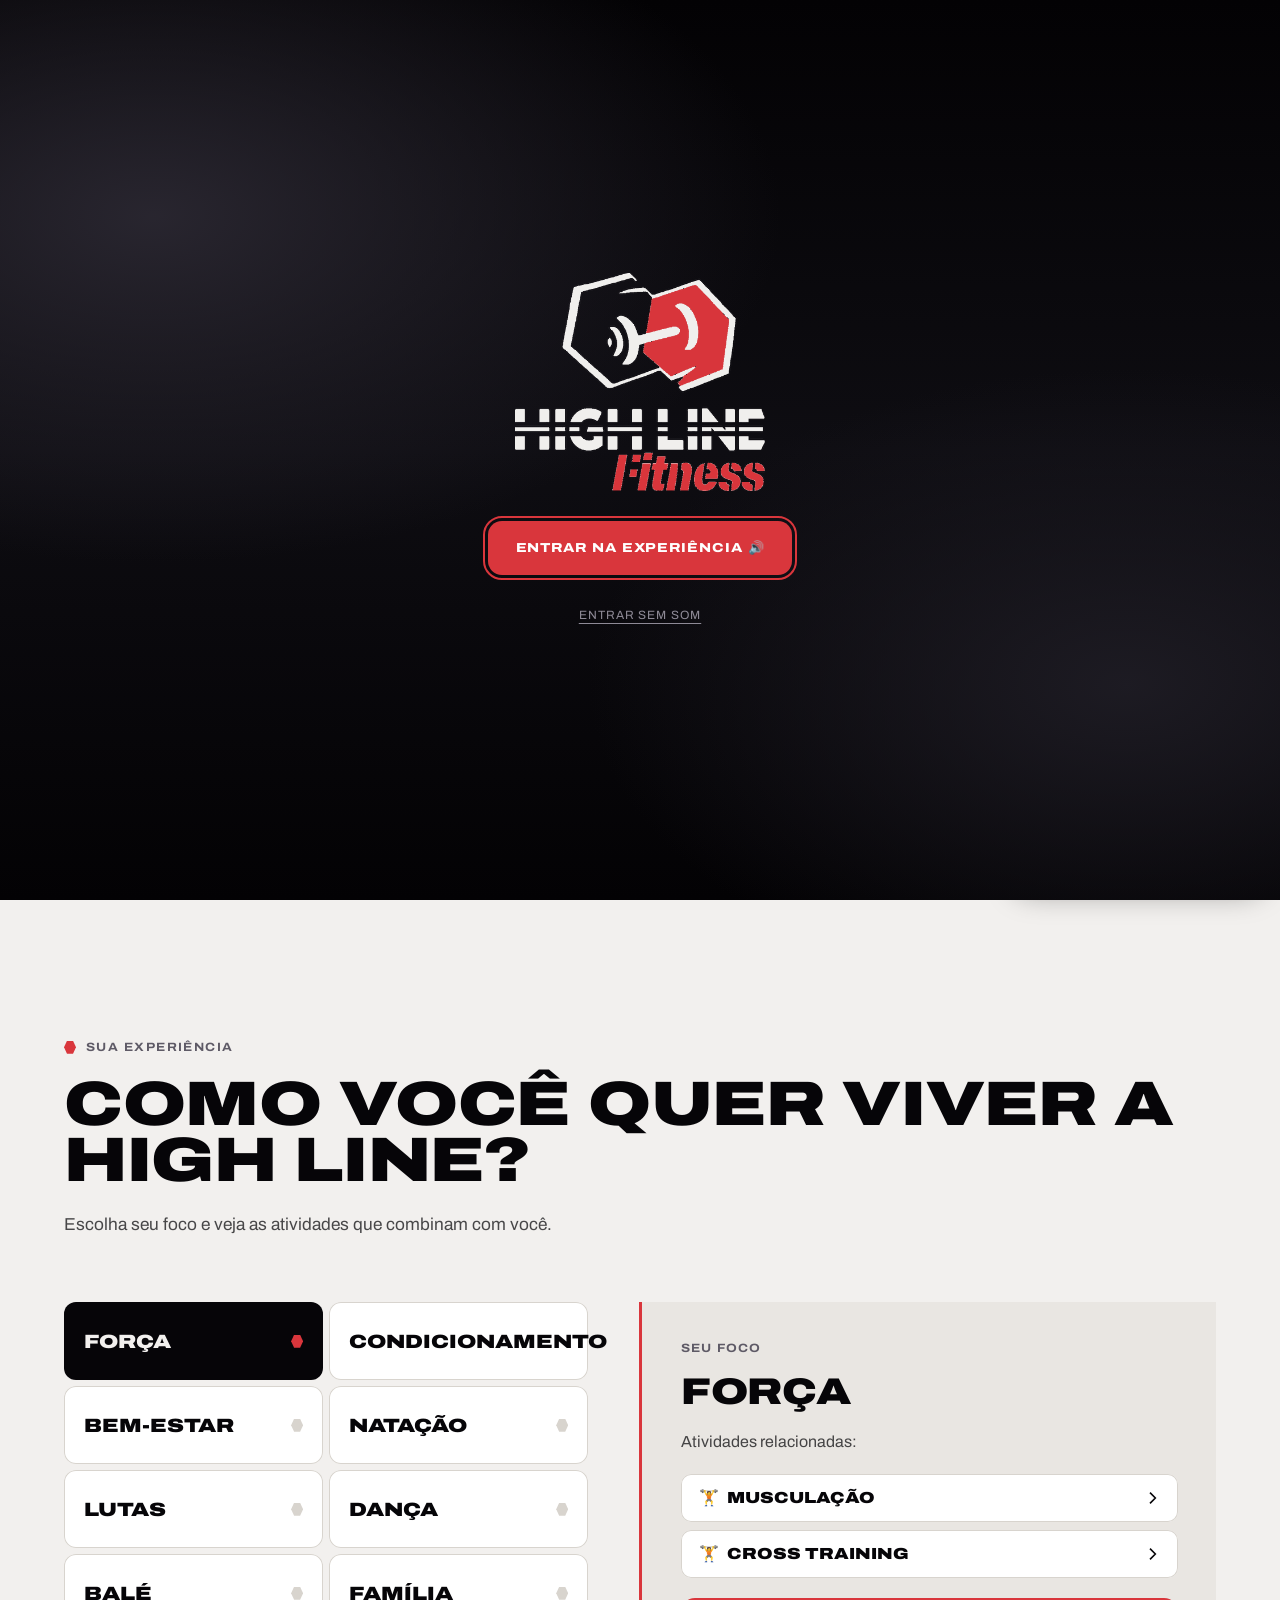
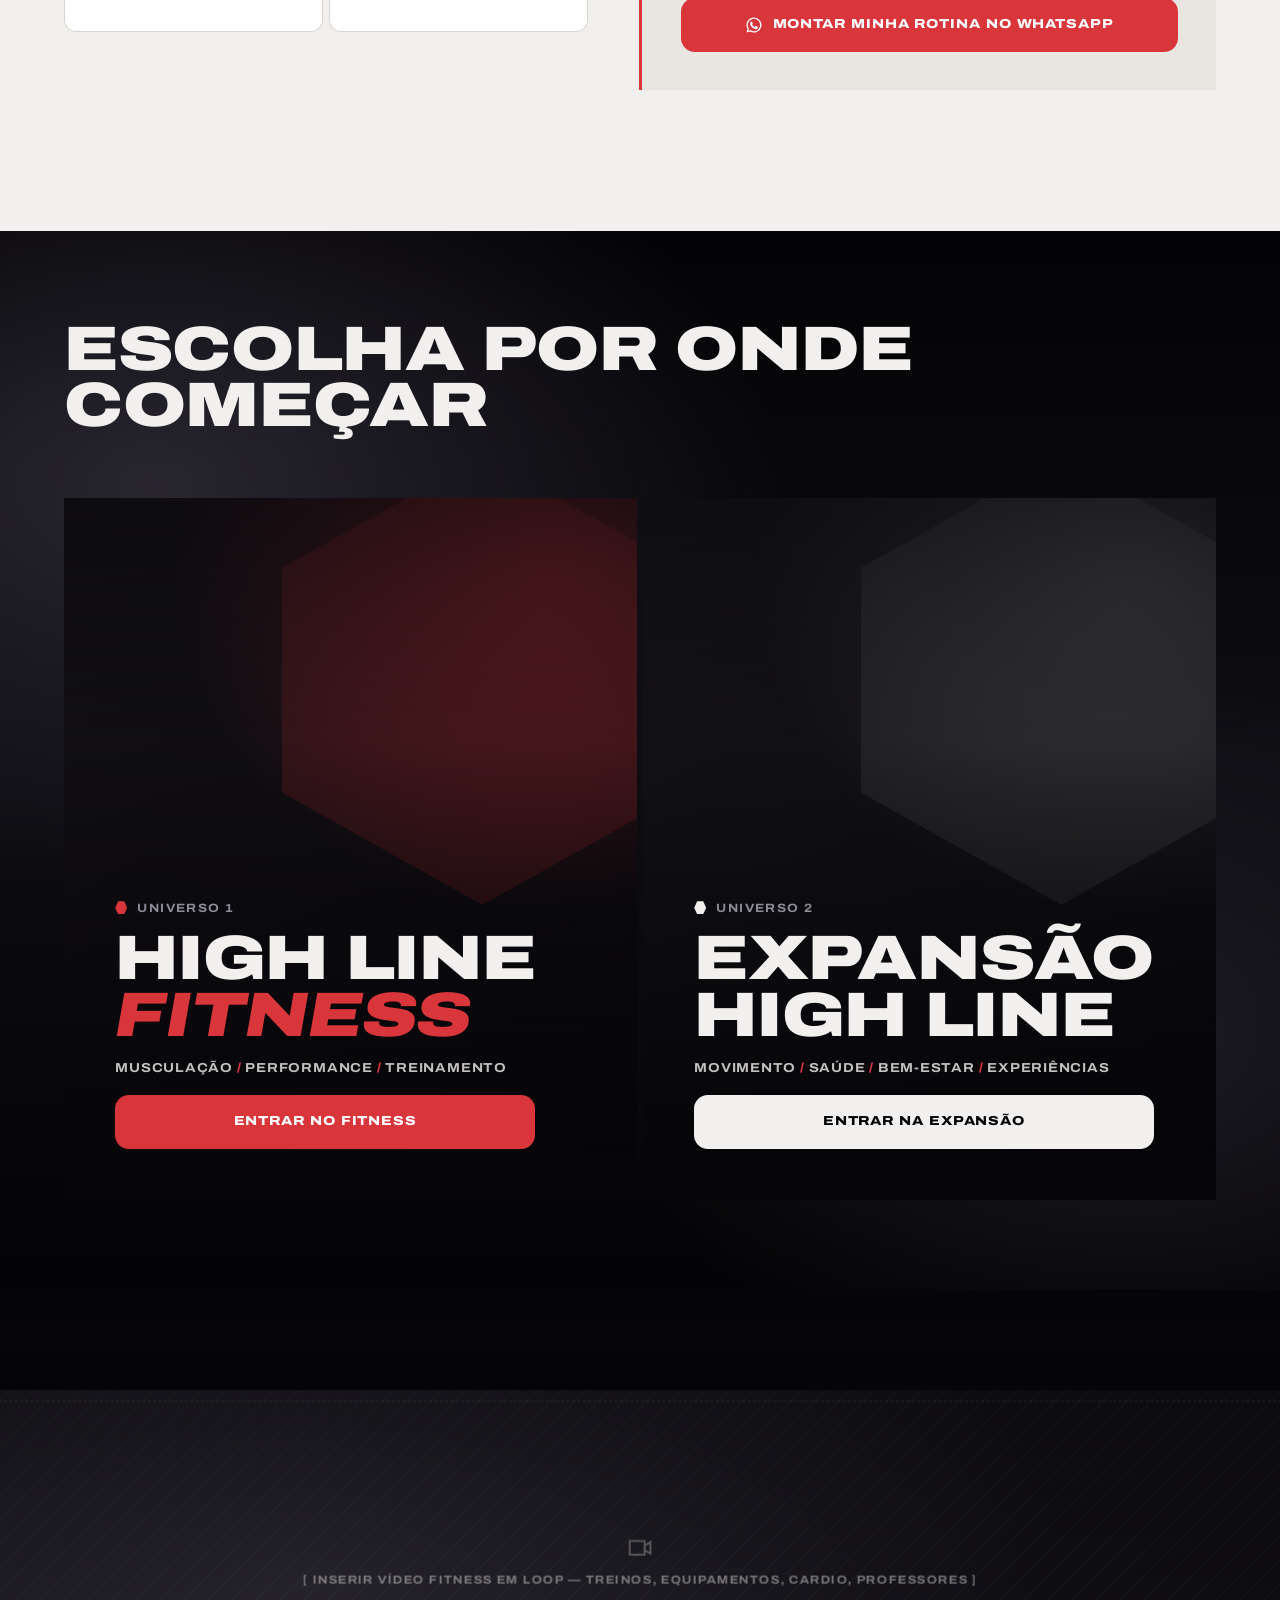
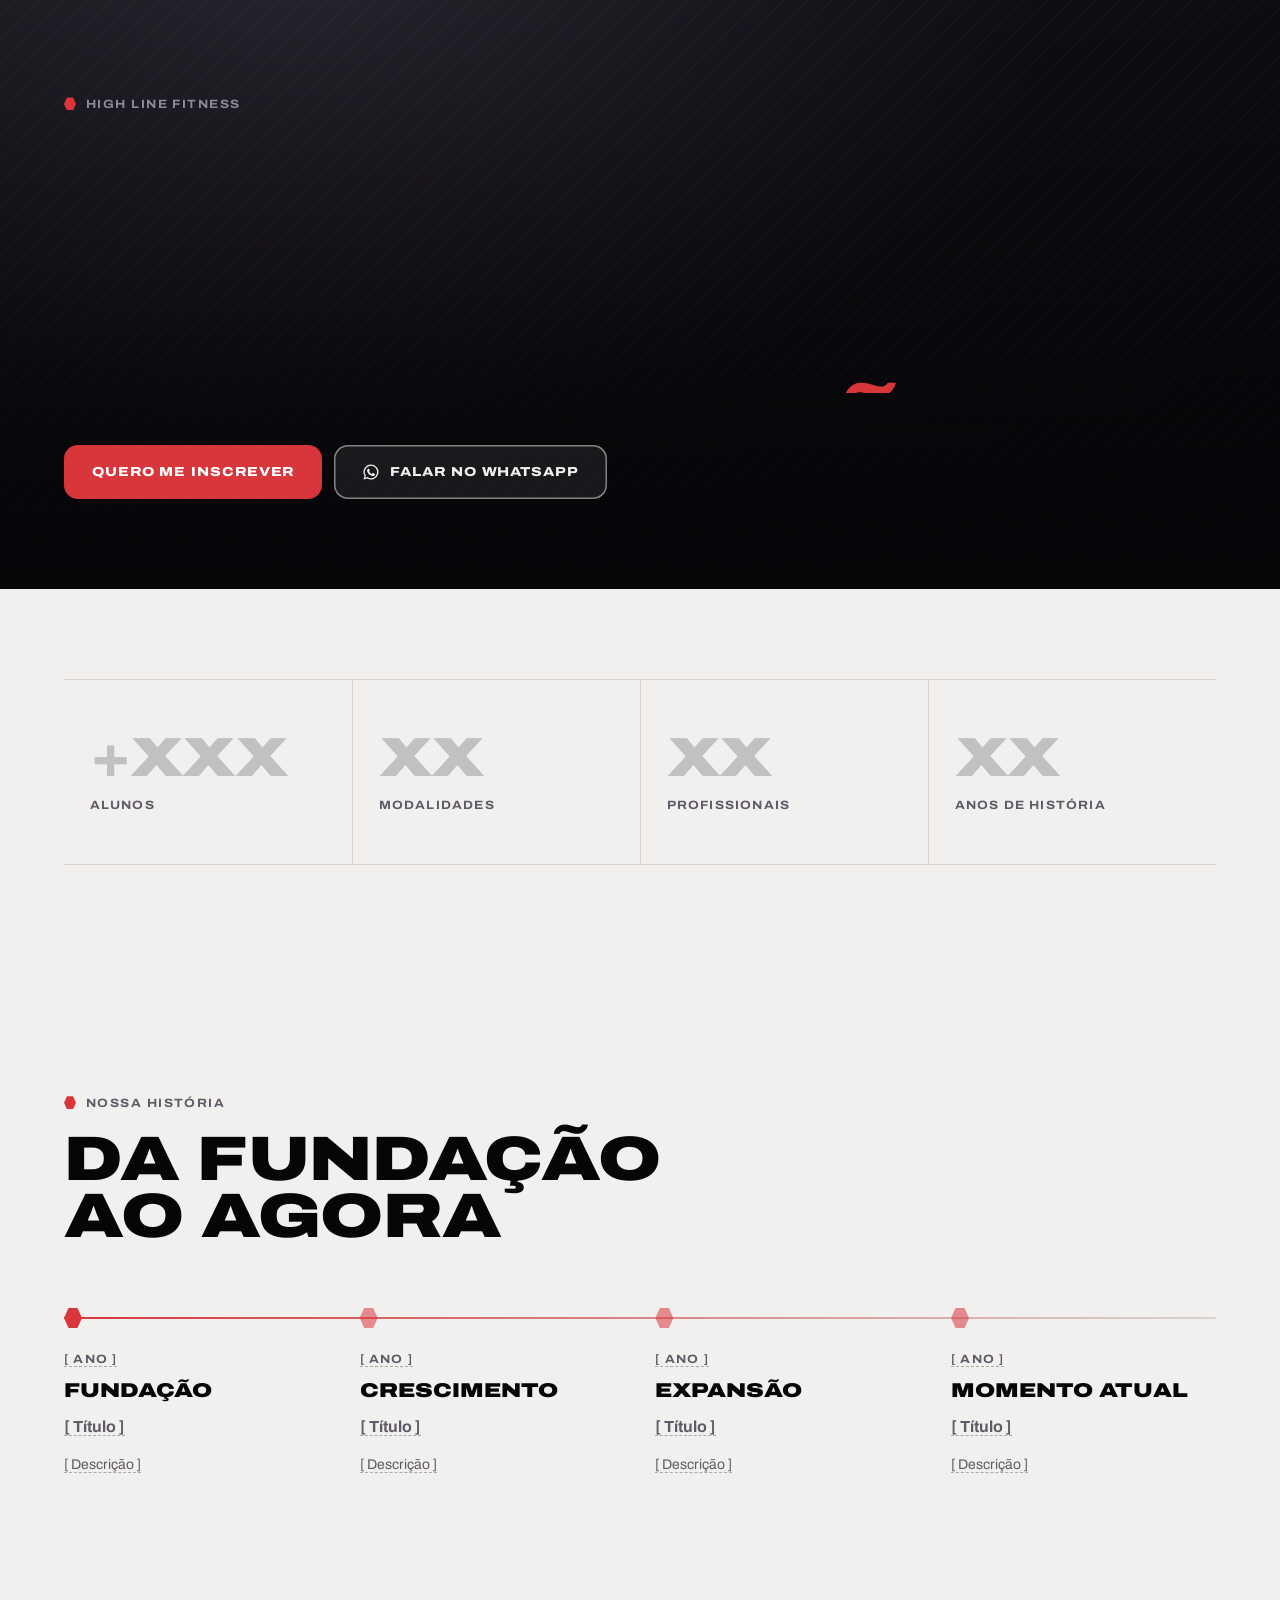
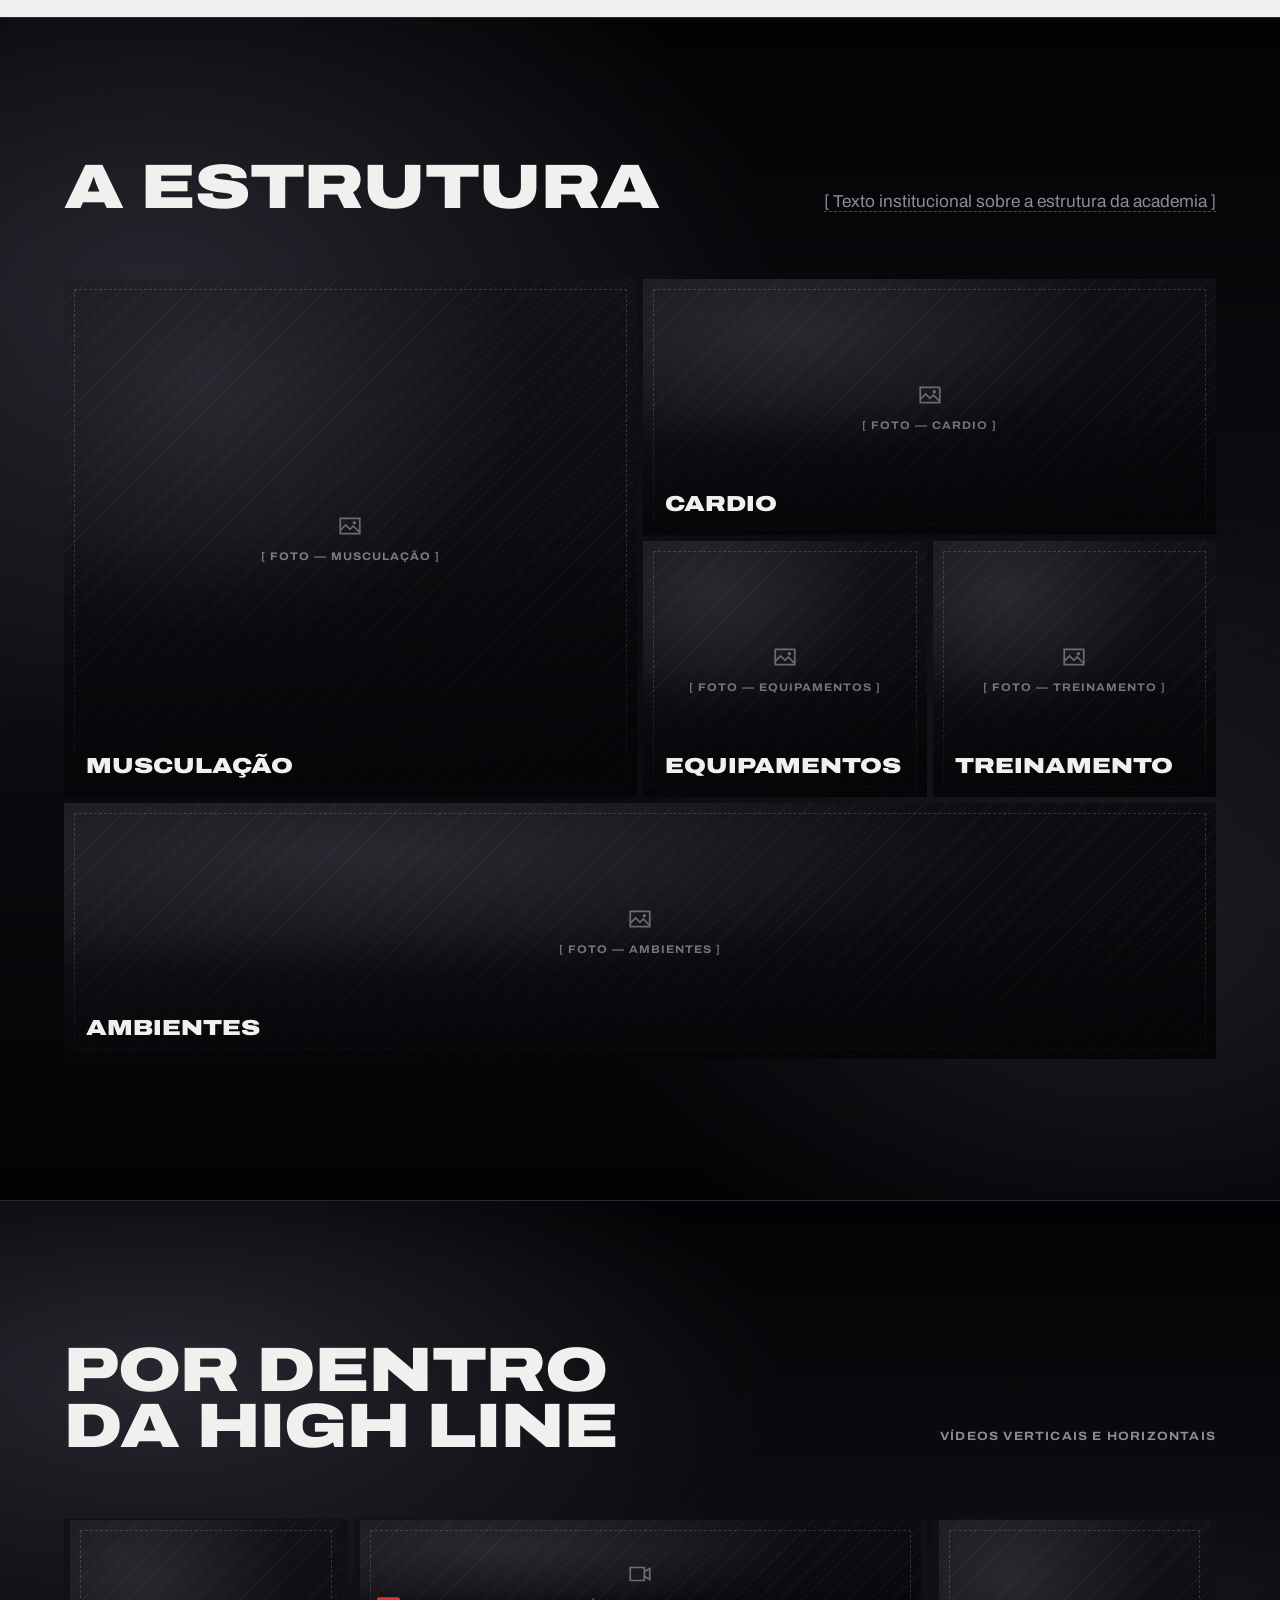
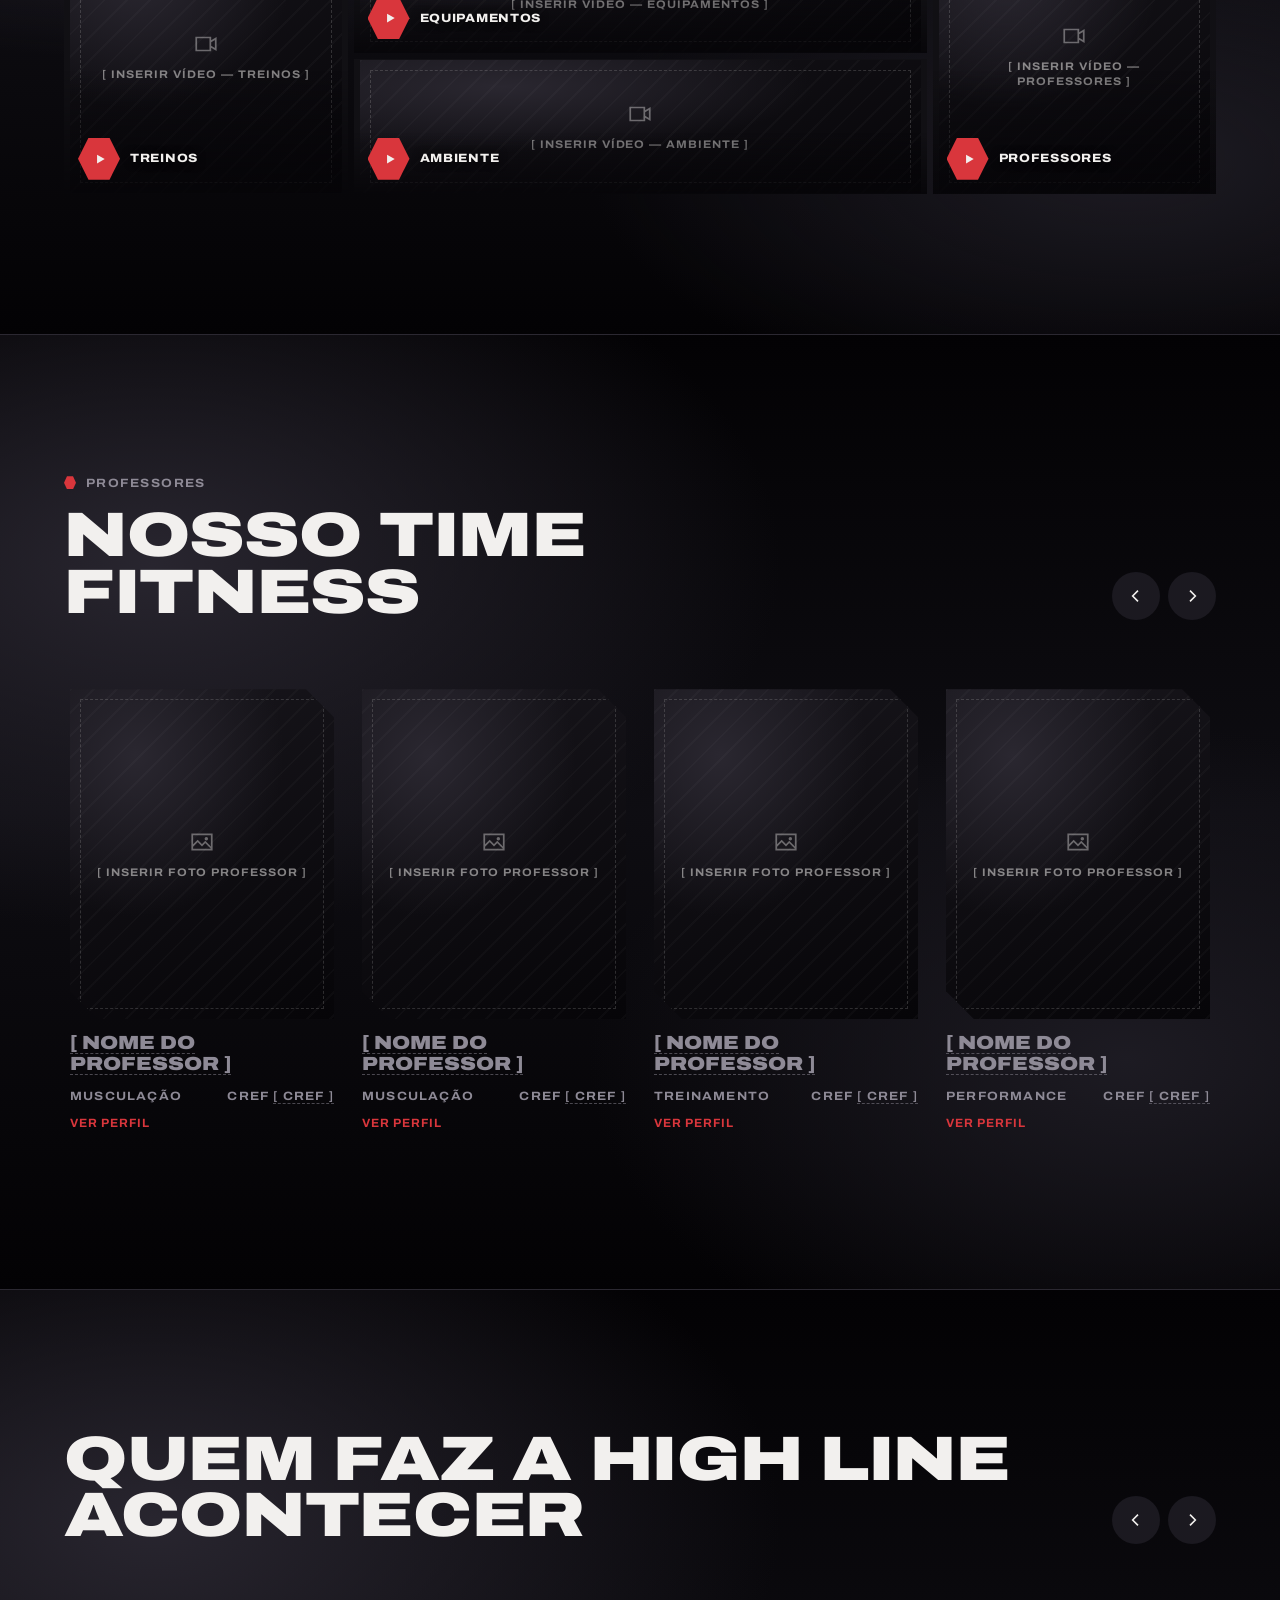
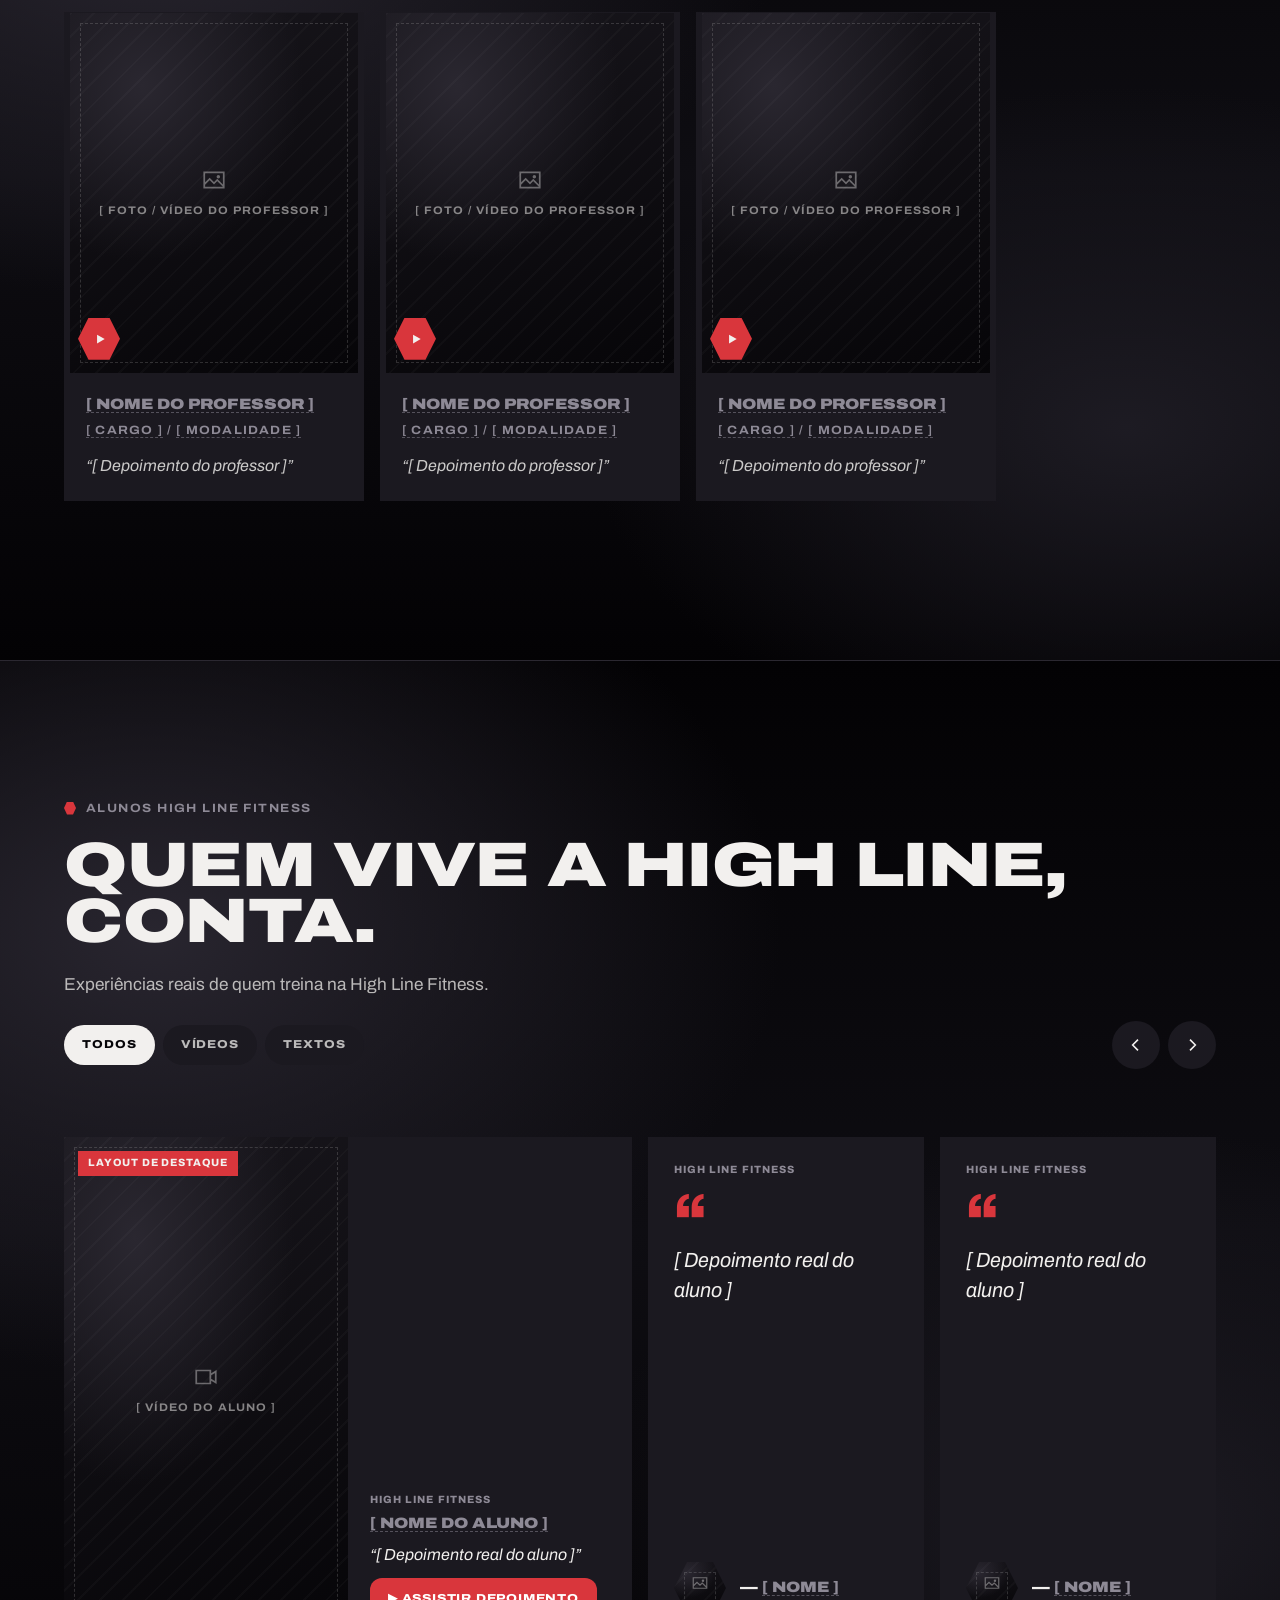
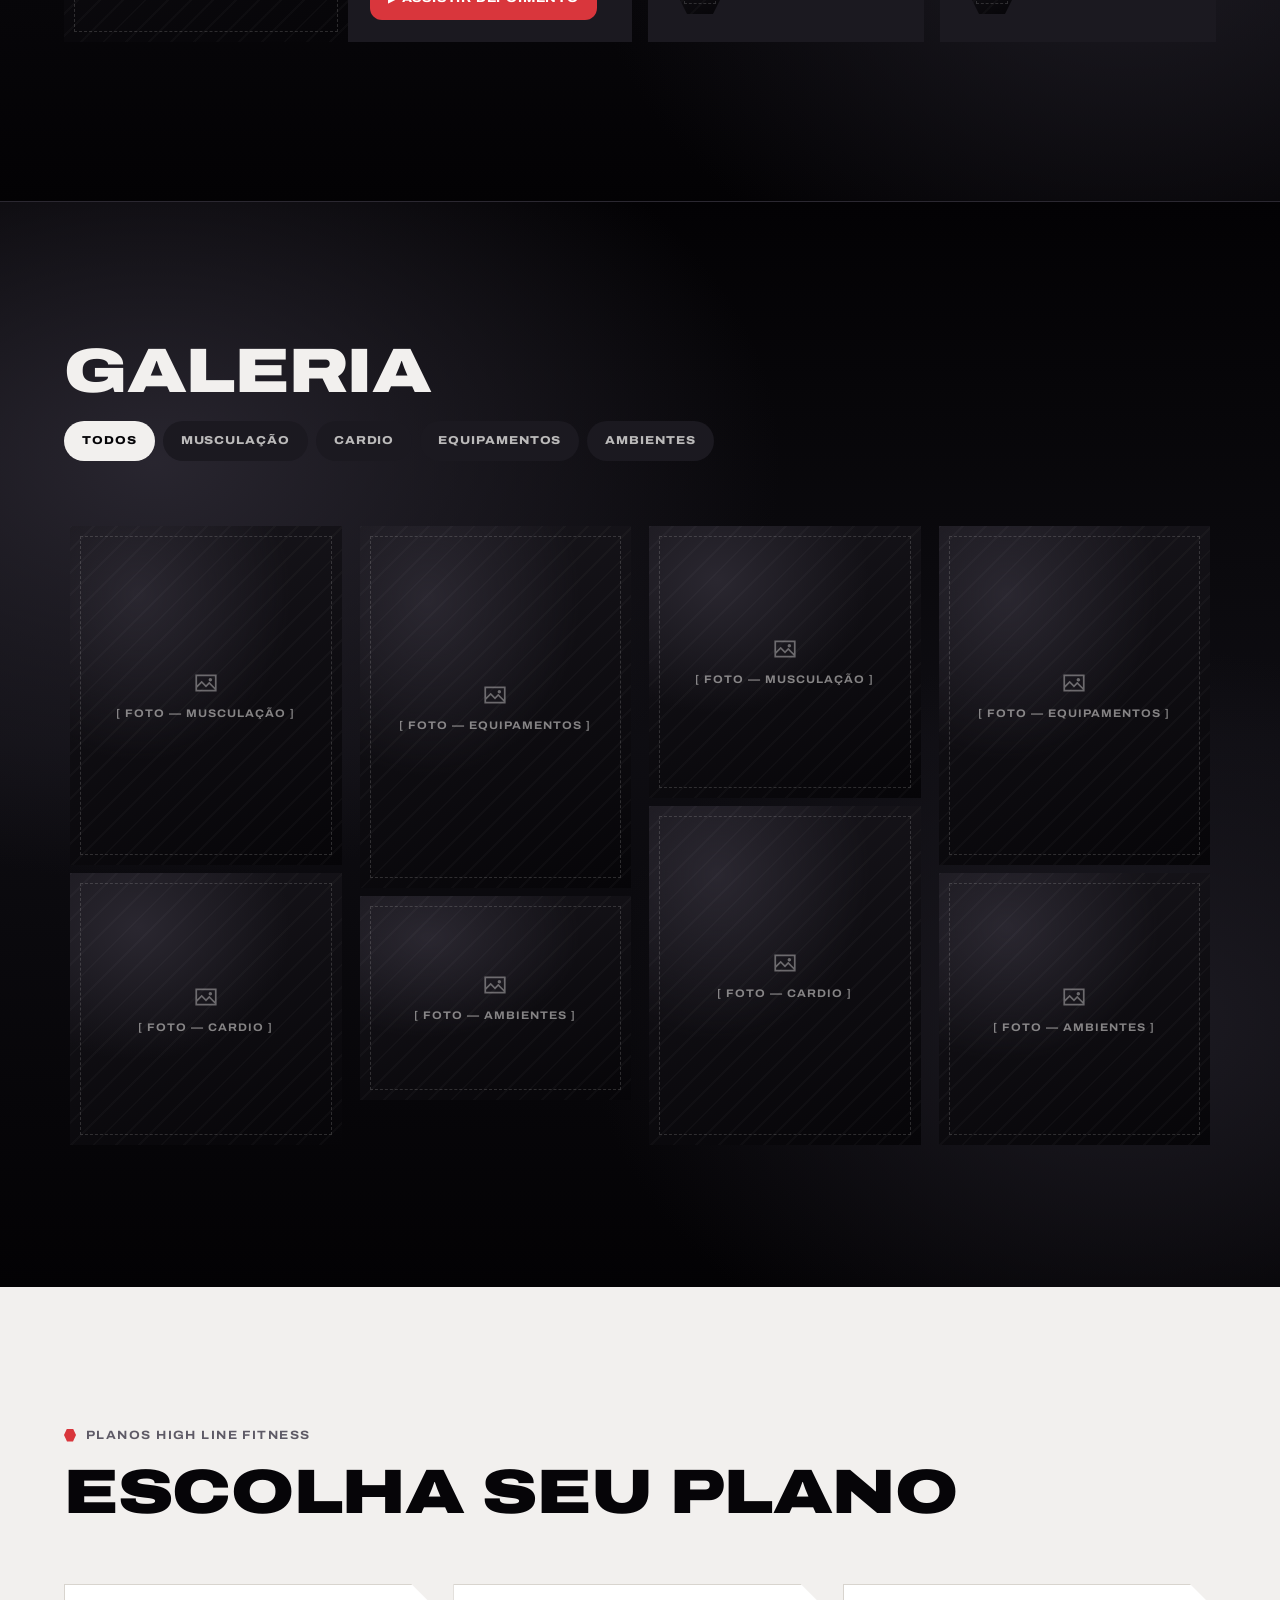
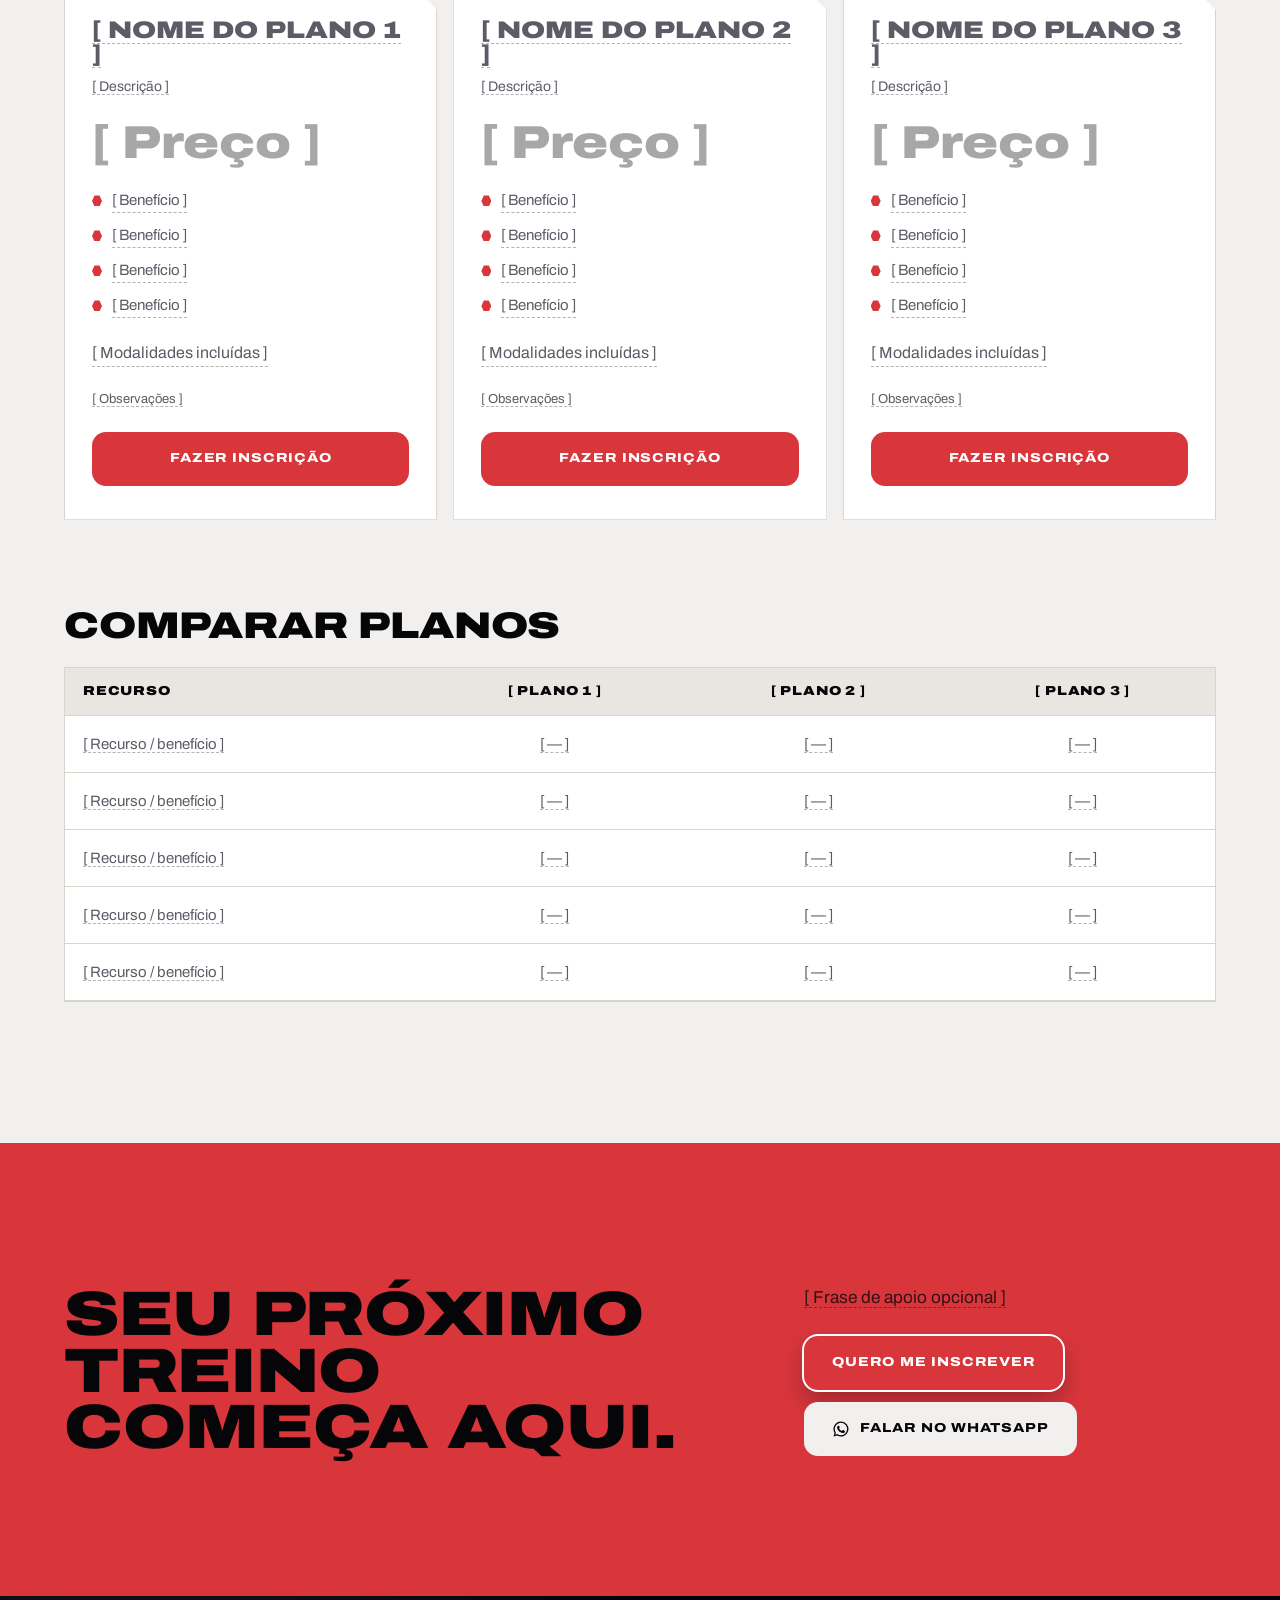
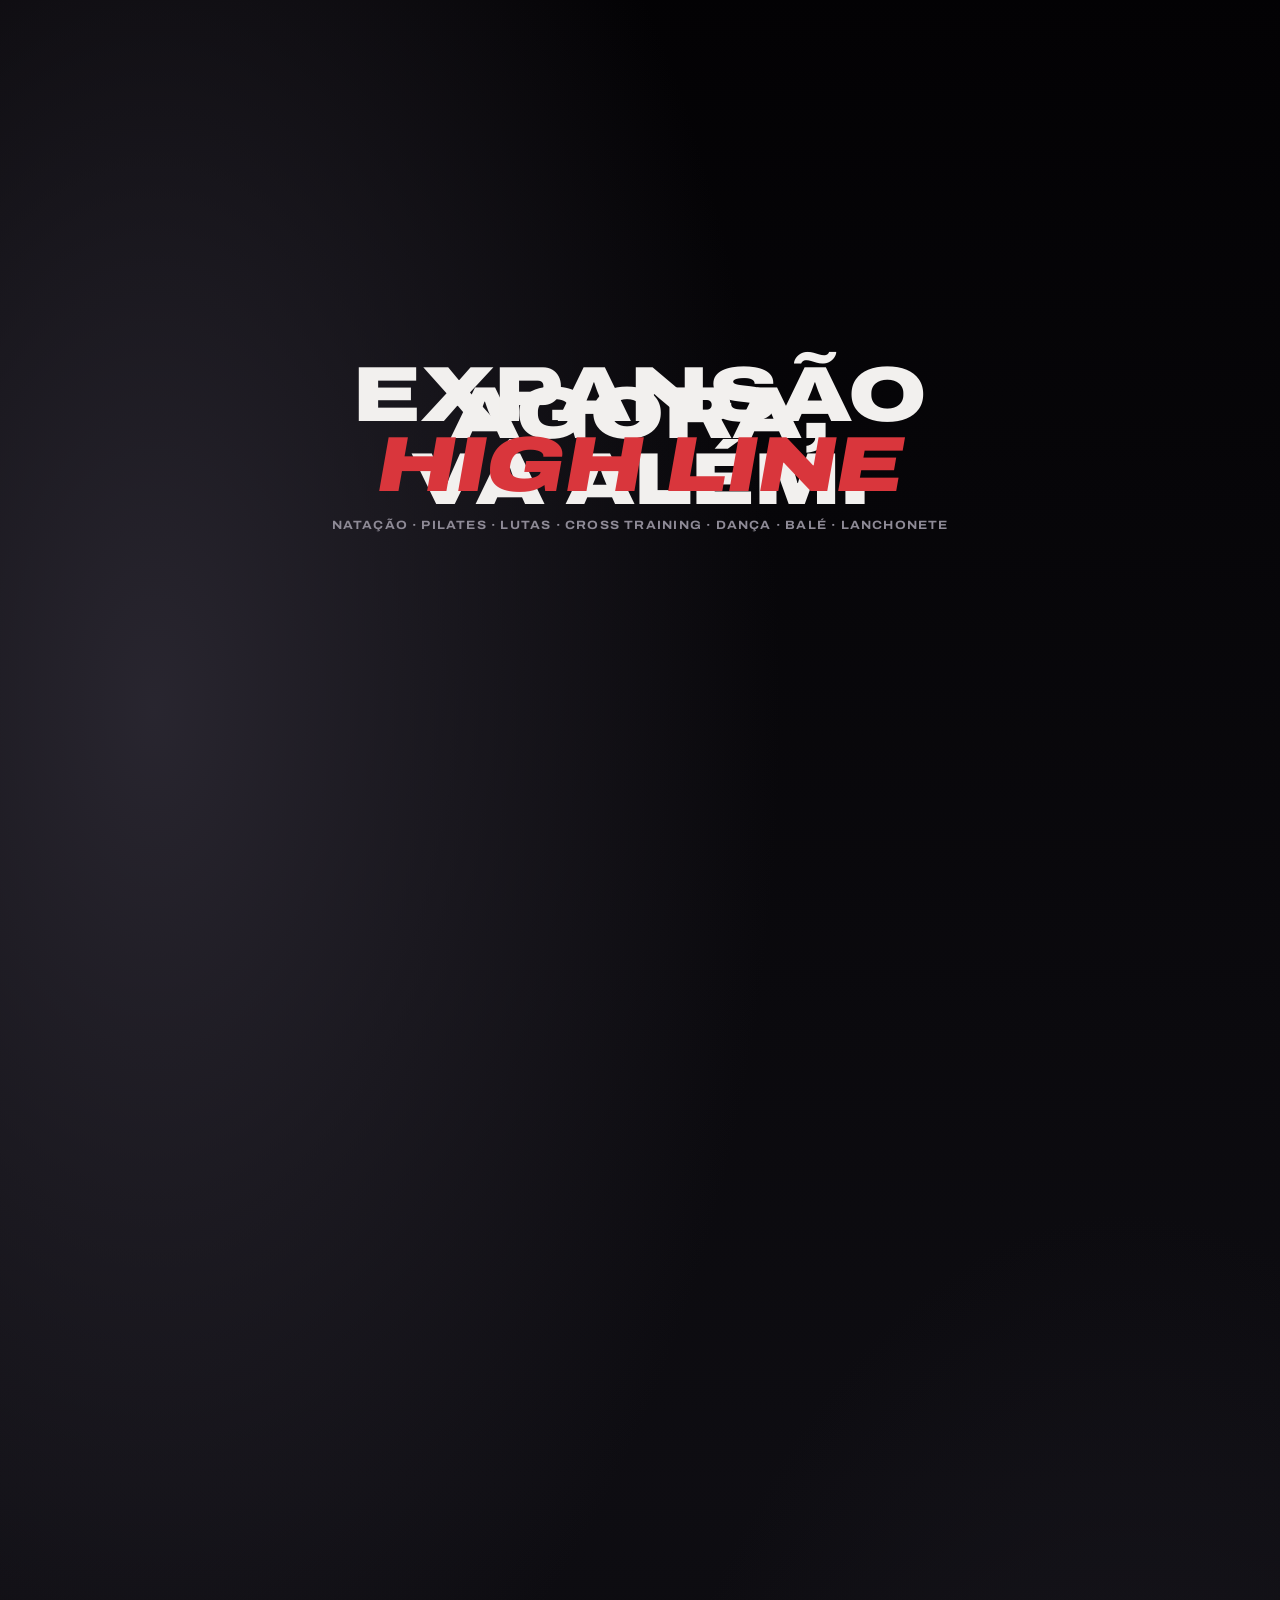
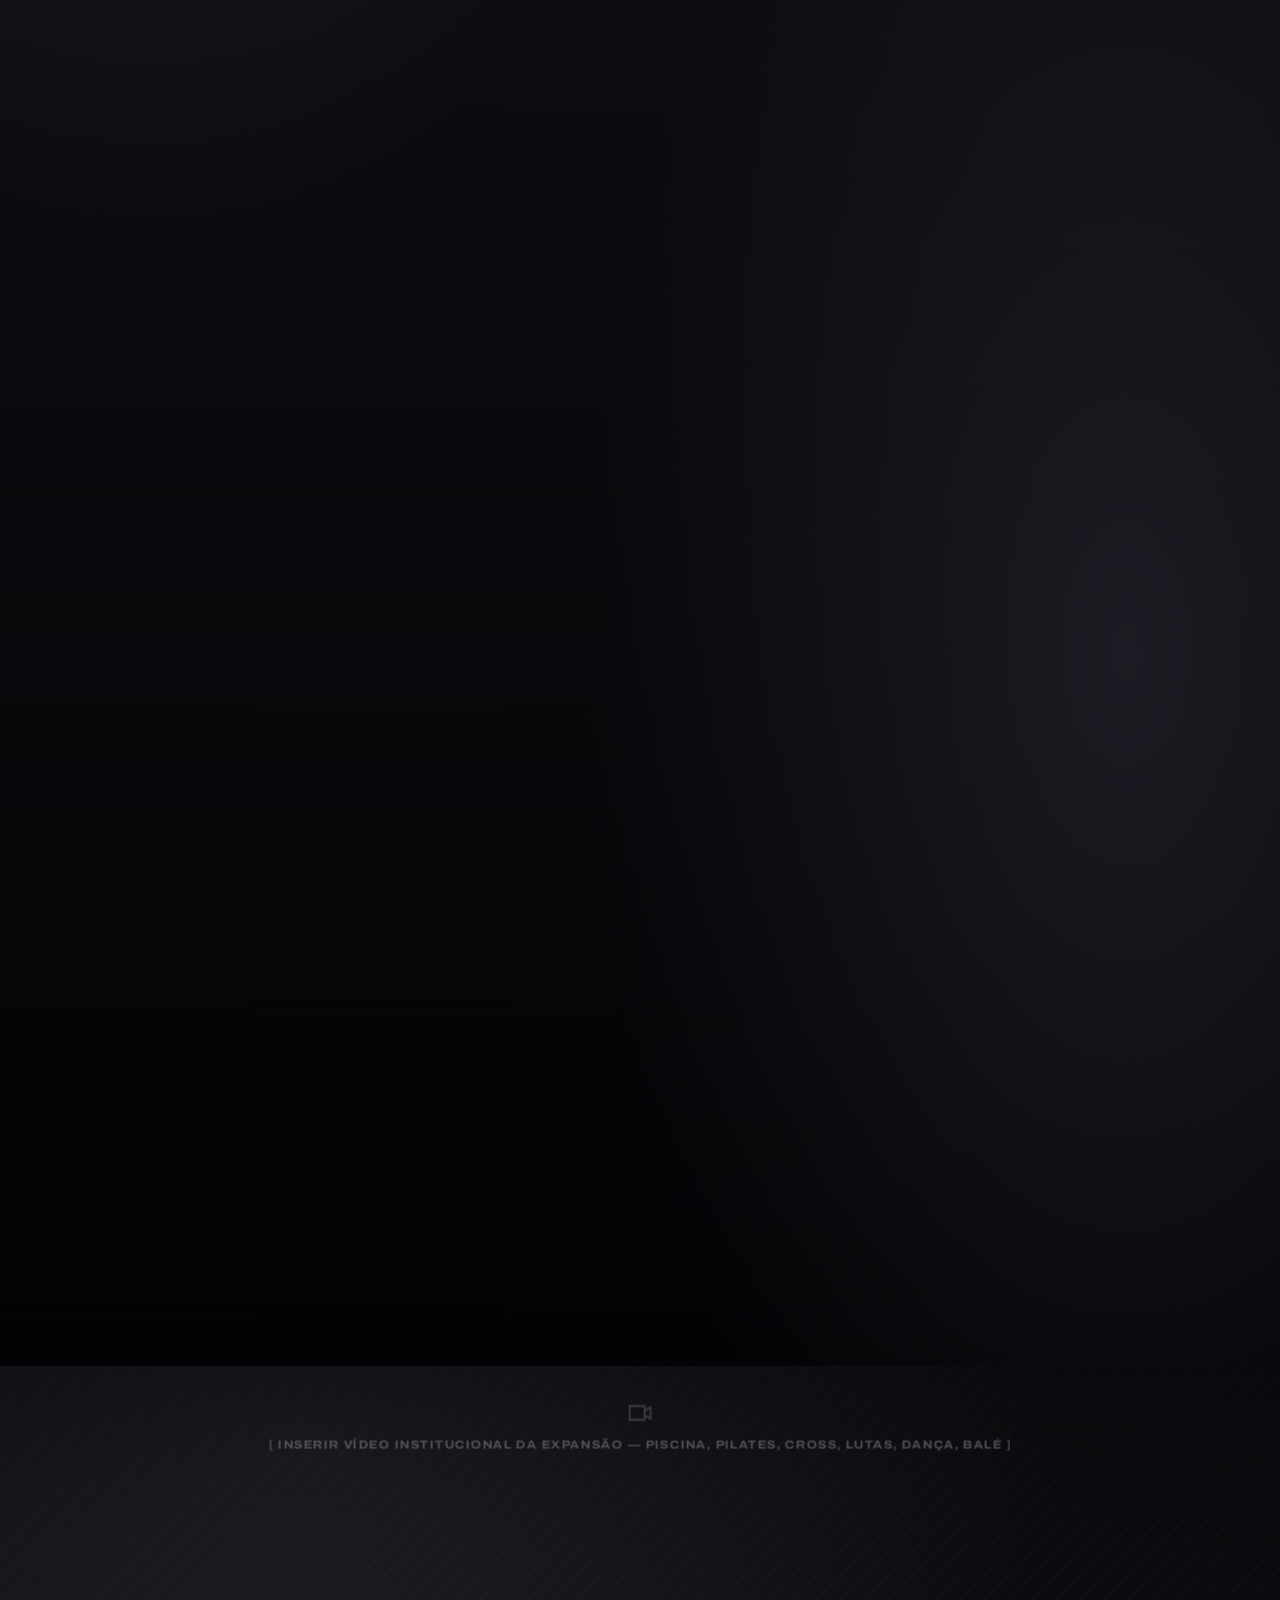
==== commit d307fc38: "Atualiza projeto High Line Fitness com nova versão Co-Authored-By: Claude Opus 5.5 <noreply@anthropi" ====
--- a/index.html
+++ b/index.html
@@ -13,6 +13,9 @@
 <link rel="stylesheet" href="assets/css/styles.css">
 </head>
 <body>
+<!-- ===== TEMA DE NATAL: neve ===== -->
+<canvas class="snow" id="snow" data-natal aria-hidden="true"></canvas>
+
 <!-- ===== Ícones (sprite) ===== -->
 <svg width="0" height="0" style="position:absolute" aria-hidden="true">
   <symbol id="i-wa" viewBox="0 0 24 24"><path fill="currentColor" d="M12 2a10 10 0 0 0-8.6 15.1L2 22l5-1.3A10 10 0 1 0 12 2zm0 18.2c-1.5 0-3-.4-4.3-1.2l-.3-.2-3 .8.8-2.9-.2-.3A8.2 8.2 0 1 1 12 20.2zm4.5-6.1c-.2-.1-1.5-.7-1.7-.8-.2-.1-.4-.1-.6.1l-.8 1c-.1.2-.3.2-.5.1a6.7 6.7 0 0 1-3.3-2.9c-.3-.4.2-.4.7-1.3.1-.2 0-.3 0-.4l-.8-1.8c-.2-.5-.4-.4-.6-.4h-.5a1 1 0 0 0-.7.3 3 3 0 0 0-.9 2.2c0 1.3.9 2.5 1 2.7.1.2 1.8 2.8 4.4 3.9 1.6.7 2.3.8 3.1.6.5-.1 1.5-.6 1.7-1.2.2-.6.2-1.1.2-1.2-.1-.1-.3-.2-.5-.3z"/></symbol>
@@ -40,6 +43,7 @@
   <div class="gate__line"></div>
   <div class="gate__box">
     <img src="assets/img/logo.png" alt="High Line Fitness">
+    <p class="gate__natal" data-natal>✦ Edição de Natal ✦</p>
     <button class="btn btn--red" id="gateSound">Entrar na experiência 🔊</button>
     <button class="gate__skip" id="gateMute">Entrar sem som</button>
   </div>
@@ -67,13 +71,14 @@
       <a href="#professores" data-key="professores">Professores</a>
       <a href="#depoimentos" data-key="depoimentos">Depoimentos</a>
       <a href="#planos" data-key="planos">Planos</a>
+      <a href="#eventos" data-key="eventos">Eventos</a>
       <a href="#contato" data-key="contato">Contato</a>
-      <a class="nav__xp" href="#personalizar" data-key="experiencia"><span class="nav__hex"></span>Sua experiência</a>
+      <a class="nav__xp btn3d" href="#personalizar" data-key="experiencia"><span class="nav__hex"></span>Sua experiência</a>
     </nav>
     <div class="hdr__act">
       <a class="hdr__ico hdr__ig" data-social="instagram" target="_blank" rel="noopener" aria-label="Instagram"><svg><use href="#i-ig"/></svg></a>
-      <a class="btn btn--ghost btn--sm hdr__ins" data-link="inscricao" target="_blank" rel="noopener">Inscreva-se</a>
-      <a class="btn btn--red btn--sm hdr__wa" data-wa="geral" target="_blank" rel="noopener" aria-label="Falar no WhatsApp"><svg class="wa-ico"><use href="#i-wa"/></svg><span class="hdr__wa-t">WhatsApp</span></a>
+      <a class="btn btn--red btn--sm btn3d hdr__ins" data-link="inscricao" target="_blank" rel="noopener">Inscreva-se</a>
+      <a class="btn btn--red btn--sm btn3d hdr__wa" data-wa="geral" target="_blank" rel="noopener" aria-label="Falar no WhatsApp"><svg class="wa-ico"><use href="#i-wa"/></svg><span class="hdr__wa-t">WhatsApp</span></a>
     </div>
     <button class="burger" id="burger" aria-label="Abrir menu" aria-expanded="false"><span></span></button>
   </div>
@@ -97,6 +102,7 @@
         <a class="mlink" href="#planos"><span class="mlink__t">Planos</span><span class="mlink__d">Escolha seu plano</span></a>
         <a class="mlink" href="#comparar-fitness"><span class="mlink__t">Comparar planos</span><span class="mlink__d">Benefícios lado a lado</span></a>
         <a class="mlink mlink--wa" data-wa="musculacao" target="_blank" rel="noopener"><span class="mlink__t">WhatsApp</span><span class="mlink__d">Falar sobre musculação</span></a>
+        <a class="mlink mlink--ev" href="#eventos"><svg class="ev-ico" viewBox="0 0 24 24" aria-hidden="true"><path fill="currentColor" d="M3 20 9.5 8l4 7 2.5-4L21 20z"/><circle cx="17" cy="5.5" r="2" fill="currentColor"/></svg><span><span class="mlink__t">Eventos · High Adventure</span><span class="mlink__d">Agenda de eventos e experiências da High Line</span></span><span class="mlink__go">Ver eventos →</span></a>
       </div>
     </div>
   </div>
@@ -121,6 +127,7 @@
         <a href="#depoimentos-expansao">Depoimentos <span>→</span></a>
         <a href="#vivido">Vídeos dos alunos <span>→</span></a>
         <a href="#planos-expansao">Planos <span>→</span></a>
+        <a href="#eventos">Eventos · High Adventure <span>→</span></a>
       </div>
     </div>
   </div>
@@ -132,9 +139,11 @@
     <a href="#expansao" data-u="expansao">Expansão High Line →<span class="uni__dot"></span></a>
   </div>
   <i class="hdr__prog" id="hdrProg" aria-hidden="true"></i>
+  <div class="xl" data-natal aria-hidden="true"></div>
 </header>
 <nav class="mnav" id="mnav" aria-label="Menu mobile">
   <a class="mnav__xp" href="#personalizar"><span class="nav__hex"></span>Monte sua experiência</a>
+  <a class="mnav__natal" href="#natal" data-natal>🎄 Natal High Line</a>
   <a href="#inicio">Início</a>
   <a href="#fitness">Fitness</a>
   <div class="mnav__sub">
@@ -142,12 +151,13 @@
   </div>
   <a href="#expansao">Expansão</a>
   <div class="mnav__sub" id="mnavActs"></div>
+  <a href="#eventos">Eventos · High Adventure</a>
   <a href="#professores">Professores</a>
   <a href="#depoimentos">Depoimentos</a>
   <a href="#planos">Planos</a>
   <a href="#contato">Contato</a>
   <div class="btns mnav__btns">
-    <a class="btn btn--ghost" data-link="inscricao" target="_blank" rel="noopener">Inscreva-se</a>
+    <a class="btn btn--red" data-link="inscricao" target="_blank" rel="noopener">Inscreva-se</a>
     <a class="btn btn--red" data-wa="geral" target="_blank" rel="noopener"><svg class="wa-ico"><use href="#i-wa"/></svg>Falar no WhatsApp</a>
   </div>
 </nav>
@@ -161,12 +171,13 @@
   </div>
   <div class="wrap open__content">
     <img class="open__logo" src="assets/img/simbolo.png" alt="" aria-hidden="true">
+    <a class="natal-chip" href="#natal" data-natal><span aria-hidden="true">🎄</span>Edição de Natal · conheça a campanha</a>
     <h1 class="d d-xl reveal-t"><span class="ln"><span class="slit">High Line</span></span><span class="ln"><span class="it red">Fitness</span></span></h1>
     <p class="open__sub">Dois espaços. Uma experiência.</p>
     <div class="btns">
-      <a class="btn btn--red" href="#fitness">Conheça a High Line Fitness</a>
-      <a class="btn btn--ghost" href="#expansao">Explore a Expansão</a>
-      <a class="btn btn--light" href="#personalizar"><span class="nav__hex"></span>Monte sua experiência</a>
+      <a class="btn btn--red btn3d" href="#fitness">Conheça a High Line Fitness</a>
+      <a class="btn btn--ghost btn3d" href="#expansao">Explore a Expansão</a>
+      <a class="btn btn--light btn3d" href="#personalizar"><span class="nav__hex"></span>Monte sua experiência</a>
     </div>
   </div>
   <div class="open__scroll">Role</div>
@@ -184,6 +195,29 @@
       <div class="pers__opts" id="persOpts"></div>
       <div class="pers__res" id="persRes" aria-live="polite"></div>
     </div>
+  </div>
+</section>
+
+<!-- ===== TEMA DE NATAL: campanha ===== -->
+<section class="sec natal" id="natal" data-natal data-wa-ctx="natal">
+  <div class="xl xl--top" aria-hidden="true"></div>
+  <div class="wrap natal__g">
+    <div class="natal__txt">
+      <span class="tag tag--gold">Natal High Line</span>
+      <h2 class="d d-l rv"><span class="slit">Um Natal</span><br><span class="it gold">em movimento.</span></h2>
+      <p class="lead" id="natalTexto"></p>
+      <div>
+        <p class="meta natal__cdl" id="cdLabel">Faltam para o Natal</p>
+        <div class="cd" id="countdown" aria-live="off"></div>
+      </div>
+      <ul class="natal__list" id="natalBen"></ul>
+      <p class="meta" id="natalValidade"></p>
+      <div class="btns">
+        <a class="btn btn--red" data-link="inscricao" id="natalBtn" target="_blank" rel="noopener">Garantir minha vaga</a>
+        <a class="btn btn--ghost" data-wa="natal" target="_blank" rel="noopener"><svg class="wa-ico"><use href="#i-wa"/></svg>Falar sobre o Natal</a>
+      </div>
+    </div>
+    <div class="natal__tree" id="natalTree" aria-hidden="true"></div>
   </div>
 </section>
 
@@ -350,7 +384,7 @@
     <div style="display:grid;gap:24px">
       <p class="lead"><span style="border-bottom:1px dashed rgba(6,5,8,.4)">[ Frase de apoio opcional ]</span></p>
       <div class="btns">
-        <a class="btn btn--ink" data-link="inscricao" target="_blank" rel="noopener">Quero me inscrever</a>
+        <a class="btn btn--red btn--ring" data-link="inscricao" target="_blank" rel="noopener">Quero me inscrever</a>
         <a class="btn btn--light" data-wa="musculacao" target="_blank" rel="noopener"><svg class="wa-ico"><use href="#i-wa"/></svg>Falar no WhatsApp</a>
       </div>
     </div>
@@ -484,6 +518,28 @@
 </section>
 </div><!-- /expansao -->
 
+<!-- ===== Eventos: High Adventure ===== -->
+<section class="sec ev" id="eventos" data-wa-ctx="eventos">
+  <div class="wrap">
+    <div class="head head--split">
+      <div style="display:grid;gap:18px">
+        <span class="tag">Eventos</span>
+        <h2 class="d d-l rv" id="evNome">High Adventure</h2>
+      </div>
+      <p class="lead" id="evTexto"></p>
+    </div>
+    <div class="ev-tabs" id="evTabs" role="tablist" aria-label="Eventos">
+      <button class="evtab on" role="tab" aria-selected="true" data-t="prox">Próximos eventos<span class="evtab__n" id="evNProx"></span></button>
+      <button class="evtab" role="tab" aria-selected="false" data-t="pass">Eventos passados<span class="evtab__n" id="evNPass"></span></button>
+    </div>
+    <div class="evs" id="evProx" role="tabpanel"></div>
+    <div class="evs" id="evPass" role="tabpanel" hidden></div>
+    <div class="btns" style="margin-top:32px">
+      <a class="btn btn--ghost" data-wa="eventos" target="_blank" rel="noopener"><svg class="wa-ico"><use href="#i-wa"/></svg>Falar sobre eventos</a>
+    </div>
+  </div>
+</section>
+
 <!-- 37. Localização -->
 <section class="sec sec--line sec--light" id="contato" data-wa-ctx="geral">
   <div class="wrap">
@@ -506,6 +562,7 @@
   <div class="wrap final__c">
     <h2 class="d d-xl"><span class="slit">Seu movimento</span><br><span class="slit">não tem limites.</span></h2>
     <p class="final__sub">High Line Fitness + Expansão High Line</p>
+    <p class="natal-greet" data-natal>🎄 Boas festas! A família High Line deseja um Natal em movimento.</p>
     <div class="btns" style="justify-content:center">
       <a class="btn btn--red" data-link="inscricao" target="_blank" rel="noopener">Quero me inscrever</a>
       <a class="btn btn--ghost" data-wa="geral" target="_blank" rel="noopener"><svg class="wa-ico"><use href="#i-wa"/></svg>Falar no WhatsApp</a>
@@ -527,7 +584,7 @@
         <ul>
           <li><a href="#inicio">Início</a></li><li><a href="#fitness">Fitness</a></li><li><a href="#expansao">Expansão</a></li>
           <li><a href="#atividades">Atividades</a></li><li><a href="#professores">Professores</a></li><li><a href="#depoimentos">Depoimentos</a></li>
-          <li><a href="#planos">Planos</a></li><li><a href="#contato">Contato</a></li>
+          <li><a href="#planos">Planos</a></li><li><a href="#eventos">Eventos · High Adventure</a></li><li><a href="#contato">Contato</a></li>
         </ul>
       </div>
       <div>
@@ -541,6 +598,7 @@
     </div>
     <div class="foot__bot">
       <span>© <span id="year"></span> High Line Fitness. Todos os direitos reservados.</span>
+      <span class="foot__natal" data-natal>✦ Boas festas ✦</span>
       <span class="tp">[ CNPJ / razão social ]</span>
     </div>
   </div>
--- a/assets/css/styles.css
+++ b/assets/css/styles.css
@@ -753,3 +753,276 @@
 .prod{border-left:2px solid var(--red)}
 .prod__b{padding:20px 20px 22px}
 .act__grid--solo{grid-template-columns:1fr}
+
+/* =========================================================
+   TEMA DE NATAL  (ativado por HL.tema = "natal")
+   ========================================================= */
+:root{--gold:#E3BE6B;--pine:#1E5A40}
+body:not(.theme-natal) [data-natal]{display:none!important}
+.gold{color:var(--gold)}
+.snow{position:fixed;inset:0;width:100%;height:100%;z-index:45;pointer-events:none}
+.theme-natal .tag::before{background:var(--gold)}
+.theme-natal .sec--light{background-image:url("data:image/svg+xml,%3Csvg xmlns='http://www.w3.org/2000/svg' width='140' height='140' viewBox='0 0 140 140'%3E%3Cg fill='none' stroke='%23060508' stroke-opacity='.07' stroke-width='1.4' stroke-linecap='round'%3E%3Cg transform='translate(34 36)'%3E%3Cpath d='M0-12V12M-10.4-6 10.4 6M-10.4 6 10.4-6M-3-9 0-12 3-9M-3 9 0 12 3 9'/%3E%3C/g%3E%3Cg transform='translate(104 100) scale(.7)'%3E%3Cpath d='M0-12V12M-10.4-6 10.4 6M-10.4 6 10.4-6M-3-9 0-12 3-9M-3 9 0 12 3 9'/%3E%3C/g%3E%3C/g%3E%3C/svg%3E");background-size:140px 140px}
+.theme-natal .btn--red:hover{background:repeating-linear-gradient(-45deg,#e23a41 0 10px,#c22a32 10px 20px)}
+.theme-natal .hero::after,.theme-natal .open::after{content:"";position:absolute;inset:auto 0 0 0;height:40%;z-index:3;pointer-events:none;
+  background:radial-gradient(60% 100% at 80% 100%,rgba(227,190,107,.12),transparent 70%)}
+/* portão */
+.gate__natal{margin:-8px 0 0;font:800 12px/1 var(--display);font-stretch:118%;letter-spacing:.24em;text-transform:uppercase;color:var(--gold)}
+/* chip na abertura */
+.natal-chip{display:inline-flex;align-items:center;gap:10px;margin:0 0 22px;padding:10px 16px;font:800 11.5px/1 var(--display);font-stretch:112%;letter-spacing:.08em;text-transform:uppercase;
+  color:var(--gold);background:rgba(227,190,107,.08);box-shadow:inset 0 0 0 1px rgba(227,190,107,.5);transition:background .25s;
+  clip-path:polygon(8px 0,100% 0,100% calc(100% - 8px),calc(100% - 8px) 100%,0 100%,0 8px)}
+.natal-chip:hover{background:rgba(227,190,107,.18)}
+.natal-chip span{font-size:15px}
+.open .natal-chip{opacity:0;transform:translateY(14px);transition:opacity .8s ease .3s,transform .8s cubic-bezier(.2,.7,.2,1) .3s,background .25s}
+.open.play .natal-chip{opacity:1;transform:none}
+.open__content{display:flex;flex-direction:column;align-items:flex-start}
+/* luzes */
+.xl{position:absolute;left:50%;transform:translateX(-50%);bottom:-15px;height:20px;display:flex;pointer-events:none;z-index:1;
+  background:url("data:image/svg+xml,%3Csvg xmlns='http://www.w3.org/2000/svg' width='46' height='12' viewBox='0 0 46 12'%3E%3Cpath d='M0 1.5Q23 13 46 1.5' fill='none' stroke='%23332f38' stroke-width='1.6'/%3E%3C/svg%3E") repeat-x 0 0/46px 12px}
+.xl i{position:relative;flex:0 0 46px;display:flex;justify-content:center}
+.xl i::before{content:"";position:absolute;top:8px;width:5px;height:4px;background:#2a272e;border-radius:1px}
+.xl i::after{content:"";position:absolute;top:11px;width:8px;height:11px;border-radius:50% 50% 50% 50%/42% 42% 58% 58%;background:var(--b);box-shadow:0 0 10px 2px var(--b);animation:tw 2.6s ease-in-out infinite;animation-delay:var(--dl,0s)}
+.xl i:nth-child(4n+1){--b:#ff4d55}
+.xl i:nth-child(4n+2){--b:#F2CC74;--dl:.6s}
+.xl i:nth-child(4n+3){--b:#ffffff;--dl:1.2s}
+.xl i:nth-child(4n+4){--b:#4fd18f;--dl:1.8s}
+.xl i:nth-child(3n){--dl:.9s}
+@keyframes tw{0%,100%{opacity:1}50%{opacity:.35;box-shadow:0 0 2px 0 var(--b)}}
+.xl--top{top:-4px;bottom:auto}
+/* campanha */
+.natal{position:relative;overflow:hidden;color:var(--chalk);
+  background:radial-gradient(900px 520px at 82% 30%,rgba(227,190,107,.13),transparent 60%),radial-gradient(700px 520px at 8% 95%,rgba(217,54,60,.2),transparent 60%),#0b0a0e}
+.natal__g{display:grid;grid-template-columns:minmax(0,1.1fr) minmax(0,.9fr);gap:clamp(30px,5vw,80px);align-items:center}
+.natal__txt{display:grid;gap:24px;justify-items:start}
+.tag--gold{color:var(--gold)}
+.natal__cdl{margin:0 0 10px;color:var(--gold)}
+.cd{display:flex;flex-wrap:wrap;gap:8px}
+.cd div{min-width:78px;padding:14px 10px 12px;text-align:center;background:rgba(242,240,238,.05);box-shadow:inset 0 0 0 1px rgba(227,190,107,.35);
+  clip-path:polygon(8px 0,100% 0,100% calc(100% - 8px),calc(100% - 8px) 100%,0 100%,0 8px)}
+.cd b{display:block;font:900 clamp(26px,3vw,40px)/1 var(--display);font-stretch:120%;font-variant-numeric:tabular-nums}
+.cd span{display:block;margin-top:6px;font:800 10.5px/1 var(--display);letter-spacing:.1em;text-transform:uppercase;color:var(--steel)}
+.natal__list{list-style:none;margin:0;padding:0;display:grid;gap:10px}
+.natal__list li{display:flex;gap:12px;font-size:16px}
+.natal__list li::before{content:"";flex:none;width:11px;height:12px;margin-top:6px;background:var(--gold);clip-path:polygon(25% 0,75% 0,100% 50%,75% 100%,25% 100%,0 50%)}
+.natal__tree svg{display:block;width:100%;max-width:440px;margin:0 auto;overflow:visible}
+.t-pine{fill:var(--pine)}
+.t-red{fill:var(--red)}
+.t-line{fill:rgba(242,240,238,.06);stroke:var(--chalk);stroke-width:2.2}
+.natal__tree polygon:not(.t-star){transform-box:fill-box;transform-origin:center;animation:hexIn .7s cubic-bezier(.2,.8,.2,1) both;animation-delay:var(--d)}
+@keyframes hexIn{from{opacity:0;transform:scale(.4)}}
+.t-orn{fill:var(--gold);filter:drop-shadow(0 0 5px rgba(242,204,116,.9));animation:tw 2.4s ease-in-out infinite;animation-delay:var(--d)}
+.t-star{fill:var(--gold);filter:drop-shadow(0 0 14px rgba(242,204,116,.85));transform-box:fill-box;transform-origin:center;animation:starPulse 3s ease-in-out infinite}
+@keyframes starPulse{0%,100%{transform:scale(1) rotate(0)}50%{transform:scale(1.08) rotate(6deg)}}
+/* mensagens */
+.natal-greet{margin:0;font:400 italic clamp(15px,1.3vw,18px)/1.5 var(--display);color:var(--gold)}
+.foot__natal{color:var(--gold);font-weight:700;letter-spacing:.12em;text-transform:uppercase;font-size:12px}
+.mnav .mnav__natal{display:flex;align-items:center;gap:10px;margin:-6px 0 14px;padding:14px 18px!important;font-size:clamp(15px,4.2vw,20px)!important;color:var(--gold);border:1.5px solid rgba(227,190,107,.6)!important}
+@media (max-width:980px){.natal__g{grid-template-columns:minmax(0,1fr)}.natal__tree{order:-1;width:min(260px,70%);margin:0 auto}}
+@media (hover:none){.theme-natal .btn--red:hover{background:var(--red)}}
+@media (prefers-reduced-motion:reduce){.snow{display:none}.xl i::after,.t-orn,.t-star{animation:none!important}}
+
+/* ---------- Botão de música: ícone pequeno no canto ---------- */
+.aud{width:34px;height:34px;padding:0;gap:0;justify-content:center;border-radius:50%;
+  left:max(14px,env(safe-area-inset-left,0px));bottom:calc(14px + env(safe-area-inset-bottom,0px));
+  background:rgba(17,16,20,.72);border:1px solid rgba(242,240,238,.14);opacity:.75;transition:opacity .25s,border-color .25s,transform .25s}
+.aud:hover,.aud:focus-within{opacity:1;border-color:var(--red);transform:scale(1.06)}
+.aud__eq,.aud__name{display:none!important}
+.aud button{width:34px;height:34px;border-radius:50%}
+.aud svg{width:15px;height:15px}
+.aud.playing button{color:var(--chalk)}
+.aud:not(.playing) button{color:var(--steel)}
+
+/* =========================================================
+   AJUSTES VISUAIS: títulos sem corte, botões arredondados,
+   botões 3D no topo, atalhos maiores e fundo preto em degradê
+   ========================================================= */
+/* títulos sem o corte horizontal */
+.slit,.ln .slit{background-image:none!important;-webkit-background-clip:border-box;background-clip:border-box;color:var(--c)}
+
+/* botões arredondados e em caixa alta */
+.btn{clip-path:none;border-radius:14px;text-transform:uppercase}
+.btn--sm{border-radius:12px}
+.chip,.nav .nav__xp,.natal-chip{clip-path:none;border-radius:999px}
+.chip{padding:0 18px}
+.day{border-radius:12px;text-transform:uppercase}
+.popt{border-radius:12px}
+.pers__item{border-radius:10px}
+.rail-ctl button,.vm__nav button,.m-x{clip-path:none;border-radius:50%}
+.m-x{border-radius:0 0 0 14px}
+.wa-float{clip-path:none;border-radius:16px}
+.gate__skip{text-transform:uppercase;letter-spacing:.08em;font-size:12px}
+.cd div{clip-path:none;border-radius:12px}
+
+/* botão de compra no bloco vermelho: vermelho com contorno branco */
+.btn--ring{box-shadow:0 0 0 2px #fff,0 12px 26px rgba(0,0,0,.28)}
+.btn--ring:hover{box-shadow:0 0 0 2px #fff,0 16px 30px rgba(0,0,0,.34);transform:translateY(-1px)}
+
+/* botões 3D (cabeçalho e abertura) */
+.btn3d{transition:transform .15s ease,box-shadow .15s ease,background .25s}
+.btn3d.btn--red{background:linear-gradient(180deg,#ef4c53 0%,#d9363c 55%,#c0272e 100%);box-shadow:0 5px 0 #7c141a,0 12px 22px rgba(0,0,0,.45),inset 0 1px 0 rgba(255,255,255,.3)}
+.btn3d.btn--red:hover{background:linear-gradient(180deg,#f65a61 0%,#e2414a 55%,#c92f36 100%)}
+.btn3d.btn--ghost{background:linear-gradient(180deg,#2e2b34,#151319);box-shadow:0 5px 0 #000,0 12px 22px rgba(0,0,0,.45),inset 0 0 0 1.5px rgba(242,240,238,.38),inset 0 2px 0 rgba(255,255,255,.08)}
+.btn3d.btn--ghost:hover{background:linear-gradient(180deg,#38353f,#1b191f)}
+.btn3d.btn--light{background:linear-gradient(180deg,#ffffff,#dcd8d3);box-shadow:0 5px 0 #8f8a85,0 12px 22px rgba(0,0,0,.4),inset 0 1px 0 #fff}
+.btn3d.btn--light:hover{background:linear-gradient(180deg,#fff,#e8e5e1)}
+.btn3d:hover{transform:translateY(-2px)}
+.btn3d:active{transform:translateY(4px)}
+.btn3d.btn--red:active{box-shadow:0 1px 0 #7c141a,0 4px 10px rgba(0,0,0,.4),inset 0 1px 0 rgba(255,255,255,.2)}
+.btn3d.btn--ghost:active{box-shadow:0 1px 0 #000,0 4px 10px rgba(0,0,0,.4),inset 0 0 0 1.5px rgba(242,240,238,.38)}
+.btn3d.btn--light:active{box-shadow:0 1px 0 #8f8a85,0 4px 10px rgba(0,0,0,.35)}
+.btn--sm.btn3d.btn--red{box-shadow:0 4px 0 #7c141a,0 8px 16px rgba(0,0,0,.45),inset 0 1px 0 rgba(255,255,255,.3)}
+.nav .nav__xp.btn3d{background:linear-gradient(180deg,#2a1417,#150b0d);color:#fff;border-radius:12px;padding:11px 16px;
+  box-shadow:0 4px 0 #7c141a,0 8px 16px rgba(0,0,0,.45),inset 0 0 0 1.5px var(--red),inset 0 1px 0 rgba(255,255,255,.1)}
+.nav .nav__xp.btn3d:hover,.nav .nav__xp.btn3d.on{background:linear-gradient(180deg,#ef4c53,#c0272e);transform:translateY(-2px)}
+.nav .nav__xp.btn3d:active{transform:translateY(3px);box-shadow:0 1px 0 #7c141a,inset 0 0 0 1.5px var(--red)}
+.open .btns{padding-bottom:6px}
+
+/* atalhos do topo maiores */
+.nav a,.nav__btn{font-size:14px;letter-spacing:.05em;font-stretch:104%;padding:10px 10px}
+.nav .nav__xp{font-size:13px;letter-spacing:.05em}
+.nav__car{width:13px;height:13px}
+.uni{font-size:12.5px}
+.mlink__t{font-size:15.5px}
+.mlink__d{font-size:14px}
+.mact__n{font-size:13.5px}
+.mega__side a{font-size:14.5px}
+.mega__lead{font-size:12.5px}
+.mnav a:not(.btn):not(.chip){font-size:clamp(26px,7vw,40px)}
+
+/* fundo preto em degradê */
+body{background:#060508}
+.sec:not(.sec--light):not(.cta-red):not(.natal),.act:not(.act--bale):not(.act--agua):not(.act--cross),.foot,.trans{
+  background:linear-gradient(180deg,#08070a 0%,#17141c 50%,#08070a 100%)}
+.act--agua{background:radial-gradient(1200px 500px at 85% 0%,rgba(242,240,238,.05),transparent 60%),linear-gradient(180deg,#08070a 0%,#17141c 50%,#08070a 100%)}
+.act--cross{background:linear-gradient(115deg,transparent 0 62%,rgba(217,54,60,.1) 62% 100%),linear-gradient(180deg,#08070a 0%,#17141c 50%,#08070a 100%)}
+.gate,.gate__half{background:linear-gradient(180deg,#0a090d,#060508)}
+.gate__half--t{background:linear-gradient(180deg,#141118,#0a090d)}
+.gate__half--b{background:linear-gradient(180deg,#0a090d,#141118)}
+.mnav{background:linear-gradient(180deg,#141118 0%,#060508 70%)}
+.mega{background:linear-gradient(180deg,rgba(22,19,27,.98),rgba(6,5,8,.98))}
+.hdr.scrolled{background:linear-gradient(180deg,rgba(22,19,27,.92),rgba(6,5,8,.9))}
+
+/* ---------- Cabeçalho: larguras com os atalhos maiores ---------- */
+@media (min-width:1140px) and (max-width:1439px){
+  .hdr__in{padding:0 32px}
+  .hdr__logo img{height:34px}
+  .hdr__wa{width:44px;min-height:44px;padding:0}
+  .hdr__wa-t{display:none}
+}
+@media (min-width:1140px) and (max-width:1239px){
+  .nav a,.nav__btn{font-size:13px;padding:10px 8px}
+  .nav .nav__xp{font-size:12px;padding:10px 12px}
+}
+@media (max-width:1139px){
+  .nav,.mega{display:none}
+  .burger{display:grid;margin-left:4px}
+  .hdr__act{margin-left:auto}
+  .hdr__wa{width:auto;padding:0 18px}
+  .hdr__wa-t{display:inline}
+}
+
+/* ---------- Mega menu: cards 3D com cantos arredondados ---------- */
+.mega__grid{gap:12px}
+.mlink{border-left:0;border-radius:14px;padding:18px 20px;background:linear-gradient(180deg,#29262f 0%,#1a181f 100%);
+  box-shadow:0 5px 0 #050407,0 12px 22px rgba(0,0,0,.4),inset 0 1px 0 rgba(255,255,255,.08),inset 0 0 0 1px rgba(255,255,255,.04);
+  transition:transform .18s ease,box-shadow .18s ease,background .25s}
+.mlink:hover{transform:translateY(-3px);background:linear-gradient(180deg,#322e39 0%,#1f1c25 100%);
+  box-shadow:0 8px 0 #050407,0 18px 28px rgba(0,0,0,.45),inset 0 1px 0 rgba(255,255,255,.1),inset 0 0 0 1.5px var(--red)}
+.mlink:active{transform:translateY(4px);box-shadow:0 1px 0 #050407,0 4px 10px rgba(0,0,0,.4),inset 0 0 0 1.5px var(--red)}
+.mlink--wa{background:linear-gradient(180deg,#1d4a31 0%,#12301f 100%);box-shadow:0 5px 0 #08170f,0 12px 22px rgba(0,0,0,.4),inset 0 1px 0 rgba(255,255,255,.1)}
+.mlink--wa:hover{background:linear-gradient(180deg,#24c062 0%,#1a9a4c 100%);box-shadow:0 8px 0 #0d4d27,0 18px 28px rgba(0,0,0,.45),inset 0 1px 0 rgba(255,255,255,.25)}
+.mlink--wa:hover .mlink__d{color:rgba(255,255,255,.85)}
+.mlink--wa:active{box-shadow:0 1px 0 #0d4d27,0 4px 10px rgba(0,0,0,.4)}
+.mega__acts{gap:12px}
+.mact{border-radius:14px;background:linear-gradient(180deg,#29262f 0%,#1a181f 100%);
+  box-shadow:0 5px 0 #050407,0 12px 22px rgba(0,0,0,.4),inset 0 1px 0 rgba(255,255,255,.08);transition:transform .18s ease,box-shadow .18s ease,background .25s}
+.mact:hover{transform:translateY(-3px);background:linear-gradient(180deg,#ef4c53 0%,#c0272e 100%);box-shadow:0 8px 0 #7c141a,0 18px 28px rgba(0,0,0,.45),inset 0 1px 0 rgba(255,255,255,.3)}
+.mact:active{transform:translateY(4px);box-shadow:0 1px 0 #7c141a,0 4px 10px rgba(0,0,0,.4)}
+.mega__in{padding-bottom:46px}
+
+/* ---------- Fundo: degradê em tons de preto ---------- */
+:root{
+  --bg-black:
+    radial-gradient(70% 55% at 12% 24%, rgba(42,39,49,.95) 0%, rgba(42,39,49,0) 70%),
+    radial-gradient(60% 50% at 88% 76%, rgba(30,28,36,.95) 0%, rgba(30,28,36,0) 70%),
+    linear-gradient(180deg,#030204 0%,#0e0d12 50%,#030204 100%);
+}
+.sec:not(.sec--light):not(.cta-red):not(.natal),.act:not(.act--bale):not(.act--agua):not(.act--cross),.foot,.trans{background:var(--bg-black)}
+.act--agua{background:radial-gradient(1200px 500px at 85% 0%,rgba(242,240,238,.05),transparent 60%),var(--bg-black)}
+.act--cross{background:linear-gradient(115deg,transparent 0 62%,rgba(217,54,60,.1) 62% 100%),var(--bg-black)}
+.gate,.gate__half--t,.gate__half--b{background:var(--bg-black)}
+.mnav{background:var(--bg-black)}
+/* espaços de mídia vazios (inclusive os do topo) também em degradê de preto */
+.slot.is-empty{background:repeating-linear-gradient(135deg,rgba(255,255,255,.022) 0 2px,transparent 2px 16px),
+  radial-gradient(80% 70% at 25% 20%,#2a2730 0%,rgba(42,39,48,0) 70%),linear-gradient(160deg,#18161c 0%,#060508 100%)}
+.sec--light .slot.is-empty{background:repeating-linear-gradient(135deg,rgba(6,5,8,.04) 0 2px,transparent 2px 16px),var(--carbon)}
+.act--bale .slot.is-empty{background:repeating-linear-gradient(135deg,rgba(6,5,8,.04) 0 2px,transparent 2px 16px),#e6e3df}
+.gate__half--t,.gate__half--b{background:var(--bg-black);background-size:100% 200%;background-repeat:no-repeat}
+.gate__half--t{background-position:center top}
+.gate__half--b{background-position:center bottom}
+
+/* ---------- Eventos: High Adventure ---------- */
+.ev-ico{width:34px;height:34px;flex:none;color:var(--red)}
+.mlink--ev{grid-column:1/-1;display:flex;align-items:center;gap:18px;background:linear-gradient(120deg,#3a1418 0%,#1d1013 55%,#141218 100%);
+  box-shadow:0 5px 0 #2a080b,0 12px 22px rgba(0,0,0,.4),inset 0 1px 0 rgba(255,255,255,.08),inset 0 0 0 1.5px rgba(217,54,60,.55)}
+.mlink--ev>span:not(.mlink__go){display:grid;gap:6px;flex:1}
+.mlink__go{flex:none;font:800 12.5px/1 var(--display);letter-spacing:.08em;text-transform:uppercase;color:#fff;padding:12px 16px;border-radius:999px;background:var(--red)}
+.mlink--ev:hover{background:linear-gradient(120deg,#4a181d 0%,#25131a 55%,#18151d 100%);box-shadow:0 8px 0 #2a080b,0 18px 28px rgba(0,0,0,.45),inset 0 0 0 1.5px var(--red)}
+.mlink--ev:hover .ev-ico{color:#fff}
+.evs{display:grid;grid-template-columns:repeat(3,minmax(0,1fr));gap:18px}
+.evc{position:relative;display:flex;flex-direction:column;border-radius:16px;overflow:hidden;background:linear-gradient(180deg,#221f27,#141217);
+  box-shadow:0 6px 0 #050407,0 16px 30px rgba(0,0,0,.4),inset 0 1px 0 rgba(255,255,255,.07);transition:transform .2s ease,box-shadow .2s ease}
+.evc:hover{transform:translateY(-4px);box-shadow:0 10px 0 #050407,0 22px 36px rgba(0,0,0,.45),inset 0 0 0 1.5px var(--red)}
+.evc__date{position:absolute;top:14px;left:14px;z-index:3;padding:8px 12px;border-radius:999px;background:var(--red);color:#fff;font:800 11.5px/1 var(--display);letter-spacing:.08em;text-transform:uppercase}
+.evc__b{display:grid;gap:12px;padding:20px 20px 22px;flex:1;align-content:start}
+.evc__n{margin:0;font:900 19px/1.15 var(--display);font-stretch:118%;text-transform:uppercase}
+.evc__l{display:flex;align-items:center;gap:8px;margin:0;font-size:14px;color:var(--steel)}
+.evc__l svg{width:16px;height:16px;flex:none;color:var(--red)}
+.evc__d{margin:0;font-size:15px;color:rgba(242,240,238,.8)}
+.evc .btn{justify-self:start;margin-top:4px}
+@media (max-width:980px){.evs{grid-template-columns:repeat(auto-fill,minmax(260px,1fr))}}
+@media (max-width:680px){.evs{display:grid;grid-auto-flow:column;grid-template-columns:none;grid-auto-columns:82vw;overflow-x:auto;scroll-snap-type:x mandatory;margin:0 calc(var(--pad)*-1);padding:0 var(--pad) 14px}.evc{scroll-snap-align:start}.mlink__go{display:none}}
+.uni a{white-space:nowrap}
+@media (max-width:680px){.uni{font-size:10px;letter-spacing:.05em}.uni__bar{margin:0 8px}}
+
+/* ---------- Eventos: abas próximos / passados ---------- */
+.ev-tabs{display:inline-flex;gap:6px;padding:6px;margin-bottom:26px;border-radius:999px;background:linear-gradient(180deg,#0c0b0f,#1a181e);
+  box-shadow:inset 0 2px 6px rgba(0,0,0,.6),inset 0 0 0 1px rgba(255,255,255,.05)}
+.evtab{display:inline-flex;align-items:center;gap:10px;min-height:48px;padding:0 22px;border-radius:999px;font:800 13px/1 var(--display);font-stretch:112%;letter-spacing:.07em;text-transform:uppercase;color:var(--steel);transition:color .2s,background .25s,box-shadow .25s,transform .15s}
+.evtab:hover{color:#fff}
+.evtab.on{color:#fff;background:linear-gradient(180deg,#ef4c53,#c0272e);box-shadow:0 4px 0 #7c141a,0 8px 16px rgba(0,0,0,.45),inset 0 1px 0 rgba(255,255,255,.3)}
+.evtab:active{transform:translateY(2px)}
+.evtab__n:empty{display:none}
+.evtab__n{min-width:22px;height:22px;padding:0 6px;display:grid;place-items:center;border-radius:999px;background:rgba(255,255,255,.14);font-size:11.5px}
+.evs[hidden]{display:none!important}
+.evc--past .slot{filter:saturate(.75)}
+.evc__date--past{background:rgba(6,5,8,.82);box-shadow:inset 0 0 0 1px rgba(242,240,238,.35)}
+.evc--past .btns{gap:8px}
+.evc--past .btn svg{width:15px;height:15px}
+.ev-empty{grid-column:1/-1;border-radius:16px}
+.ev-empty__a{color:var(--red);font-weight:800;margin-left:6px}
+@media (max-width:680px){.ev-tabs{display:flex;width:100%}.evtab{flex:1;justify-content:center;padding:0 10px;font-size:11px}}
+
+/* ---------- Cabeçalho com o atalho "Eventos" ---------- */
+@media (min-width:1340px) and (max-width:1539px){
+  .hdr__in{padding:0 32px}
+  .hdr__logo img{height:34px}
+  .hdr__wa{width:44px;min-height:44px;padding:0}
+  .hdr__wa-t{display:none}
+}
+@media (min-width:1220px) and (max-width:1339px){
+  .hdr__in{padding:0 28px}
+  .hdr__logo img{height:34px}
+  .hdr__wa{width:44px;min-height:44px;padding:0}
+  .hdr__wa-t{display:none}
+  .nav a,.nav__btn{font-size:13px;padding:10px 8px}
+  .nav .nav__xp{font-size:12px;padding:10px 12px}
+}
+@media (min-width:1140px) and (max-width:1219px){
+  .hdr__in{padding:0 24px}
+  .hdr__logo img{height:32px}
+  .nav a,.nav__btn{font-size:12px;padding:10px 6px;letter-spacing:.04em}
+  .nav .nav__xp{font-size:11.5px;padding:10px 11px}
+  .hdr__act{margin-left:8px}
+}
